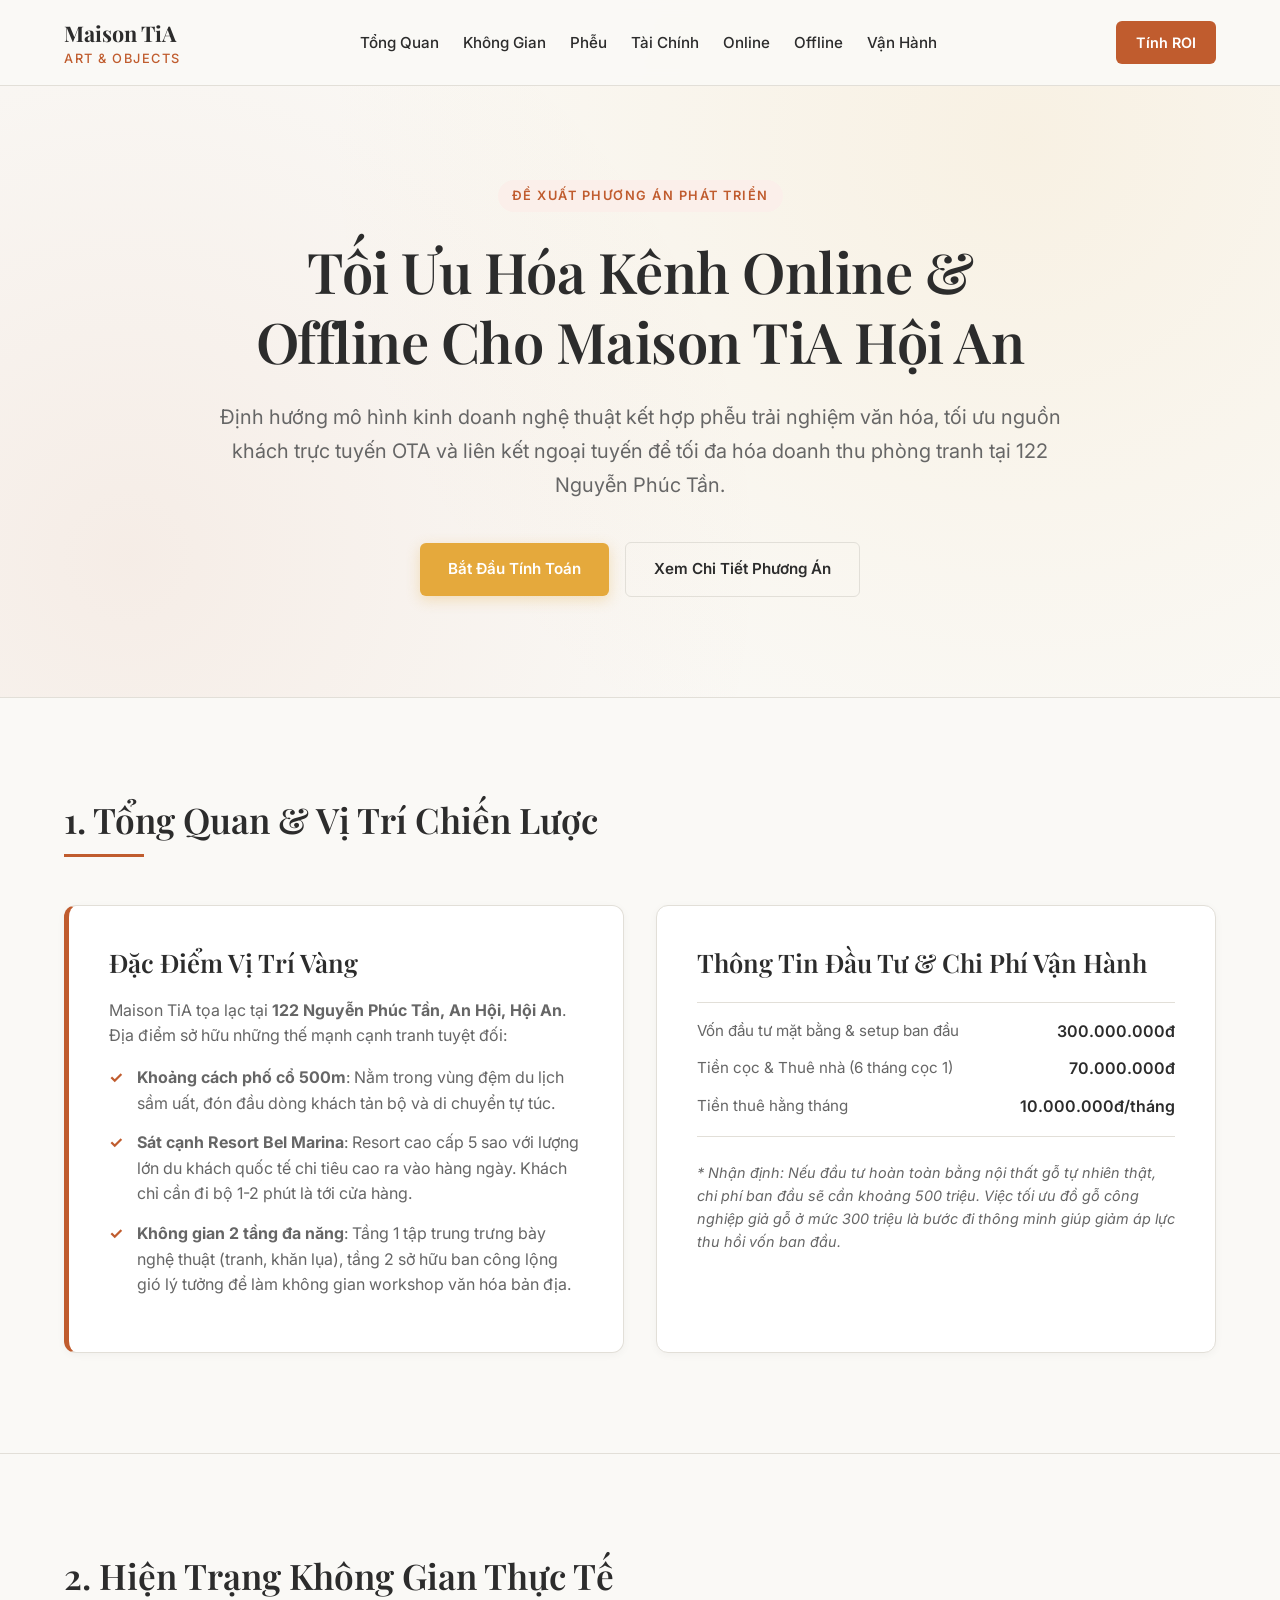
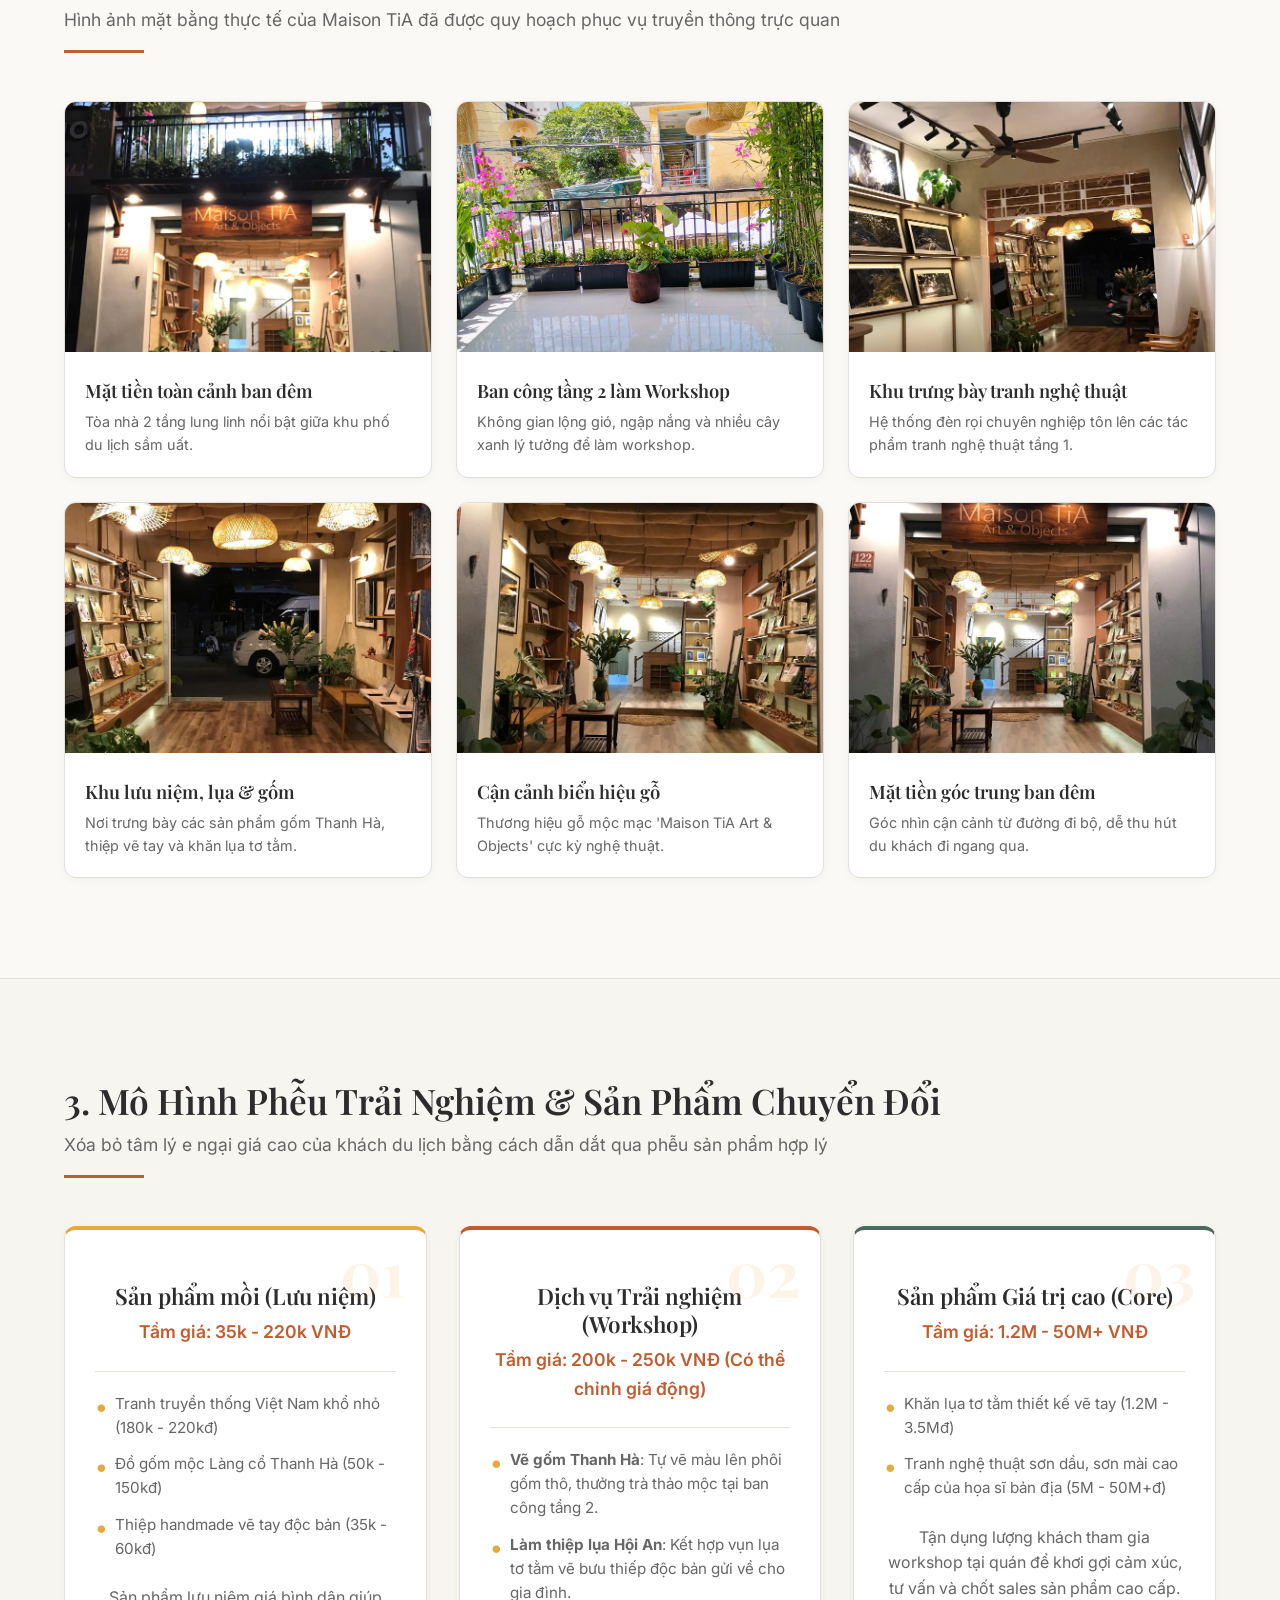
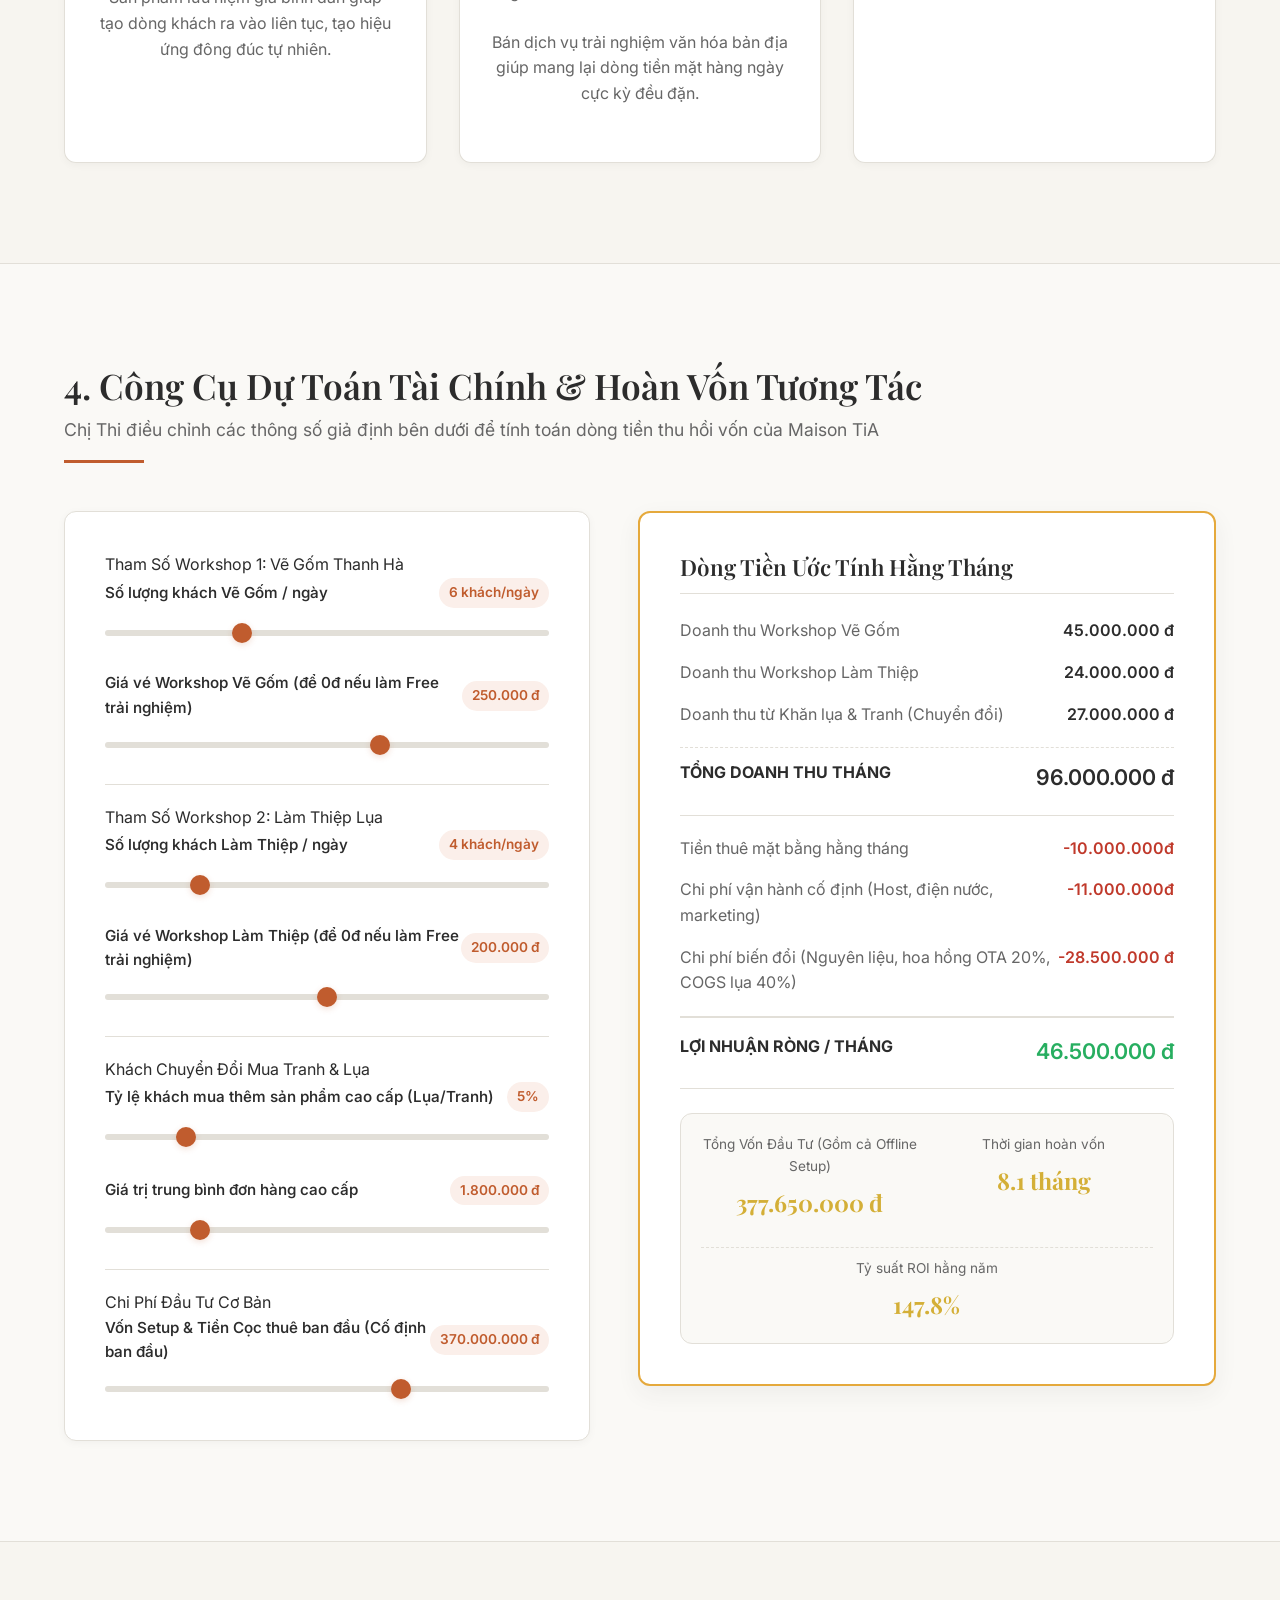
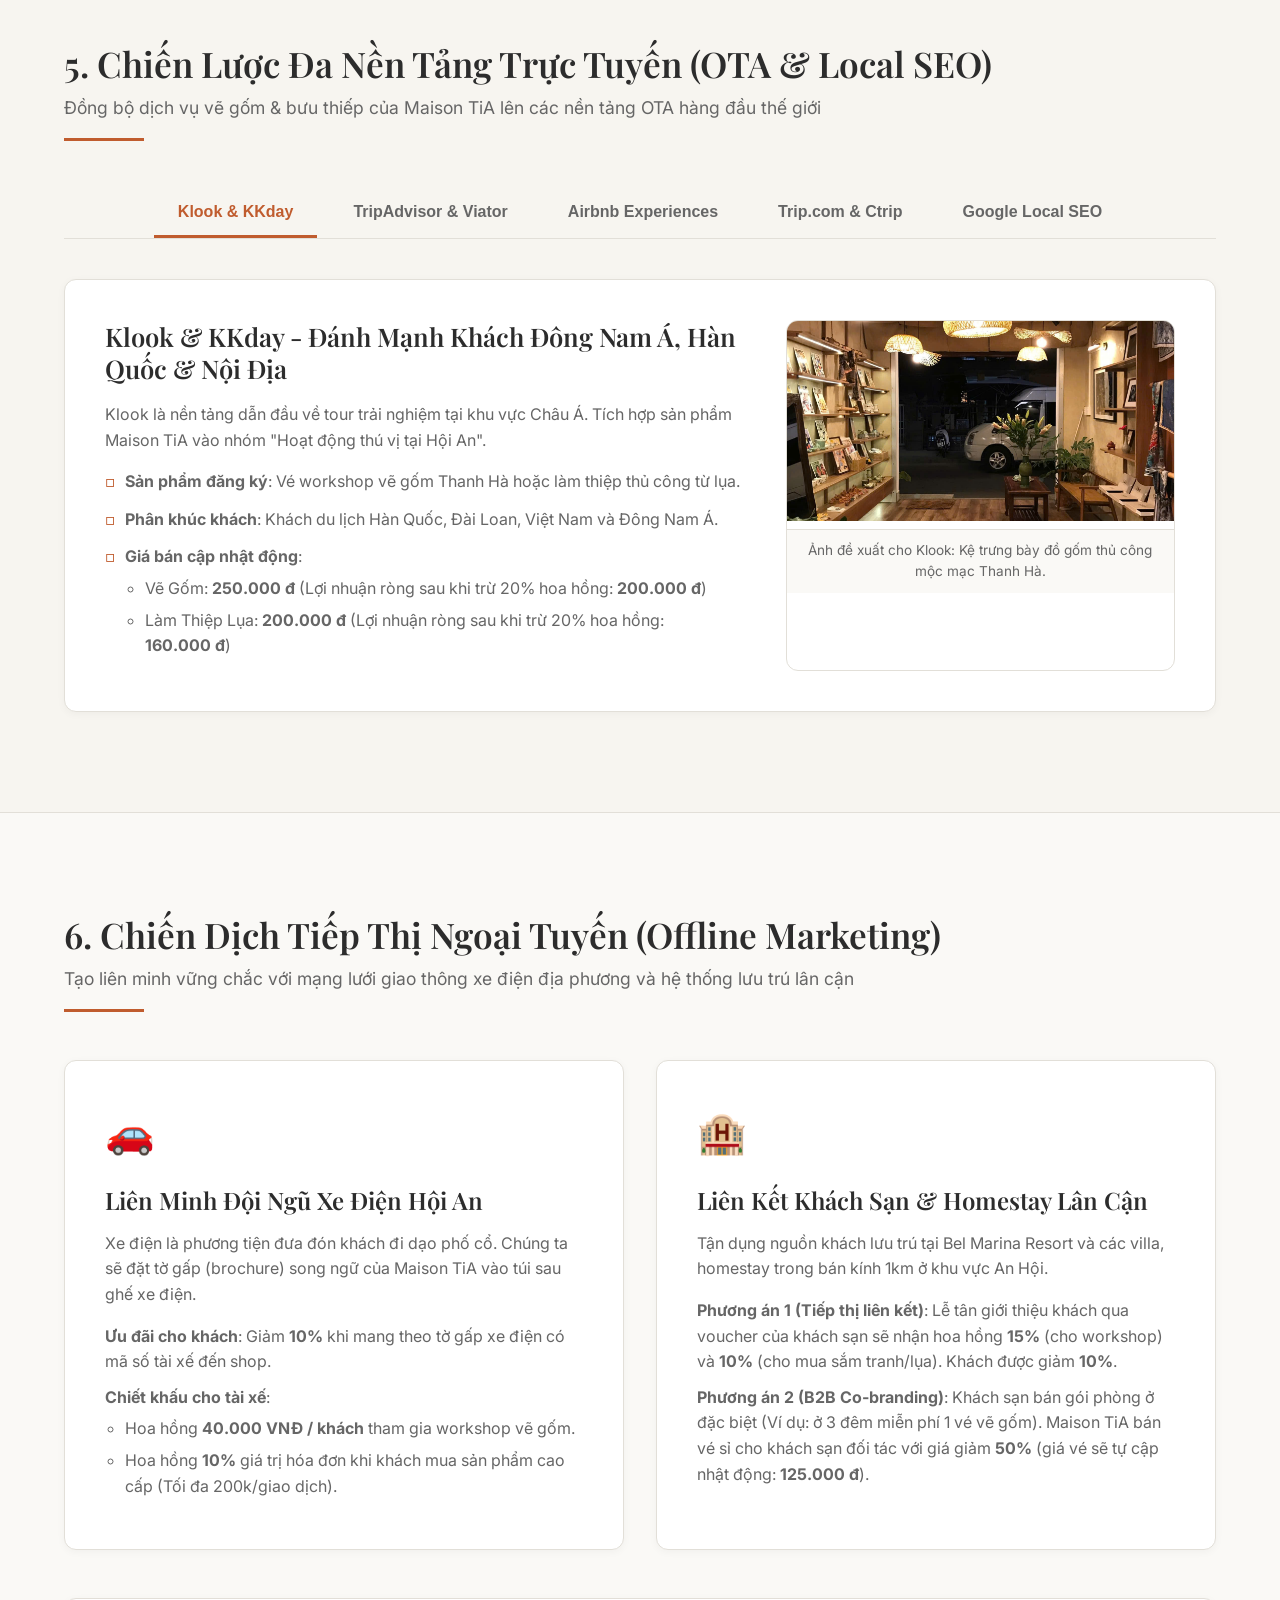
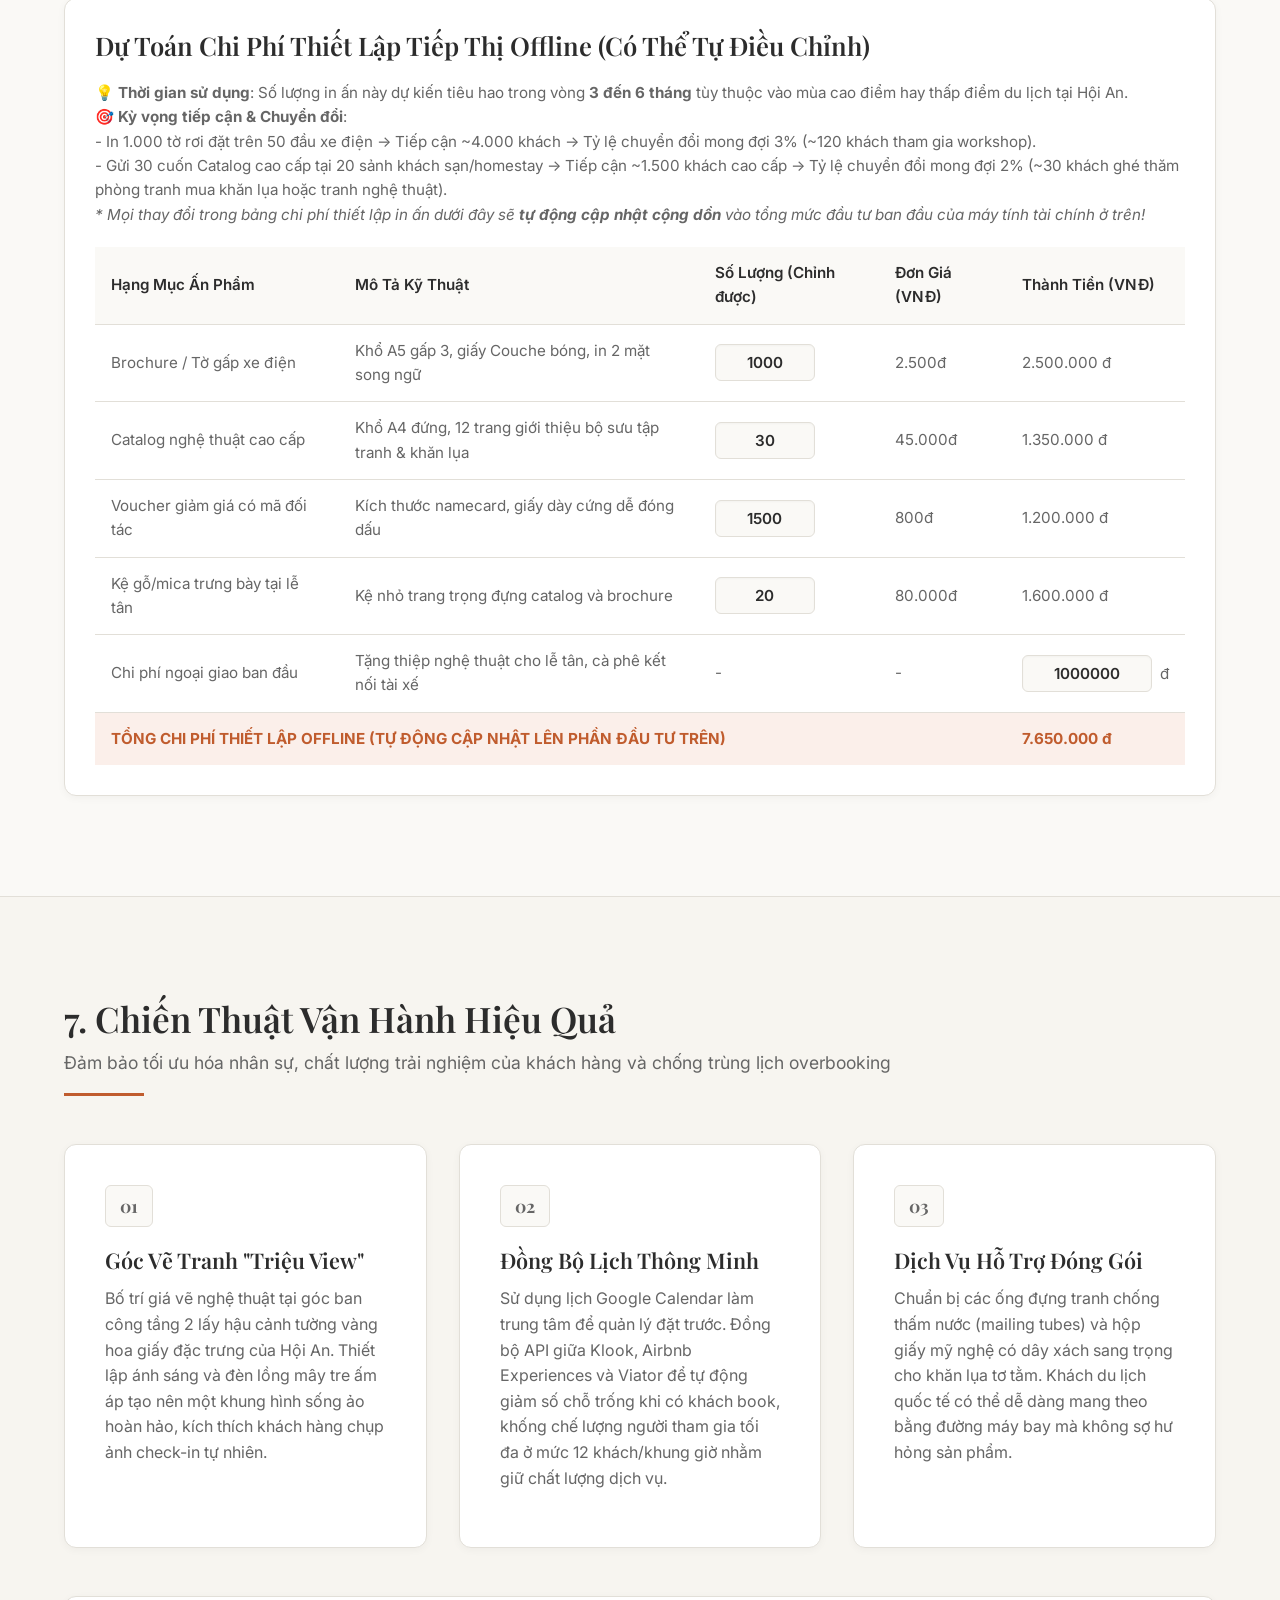
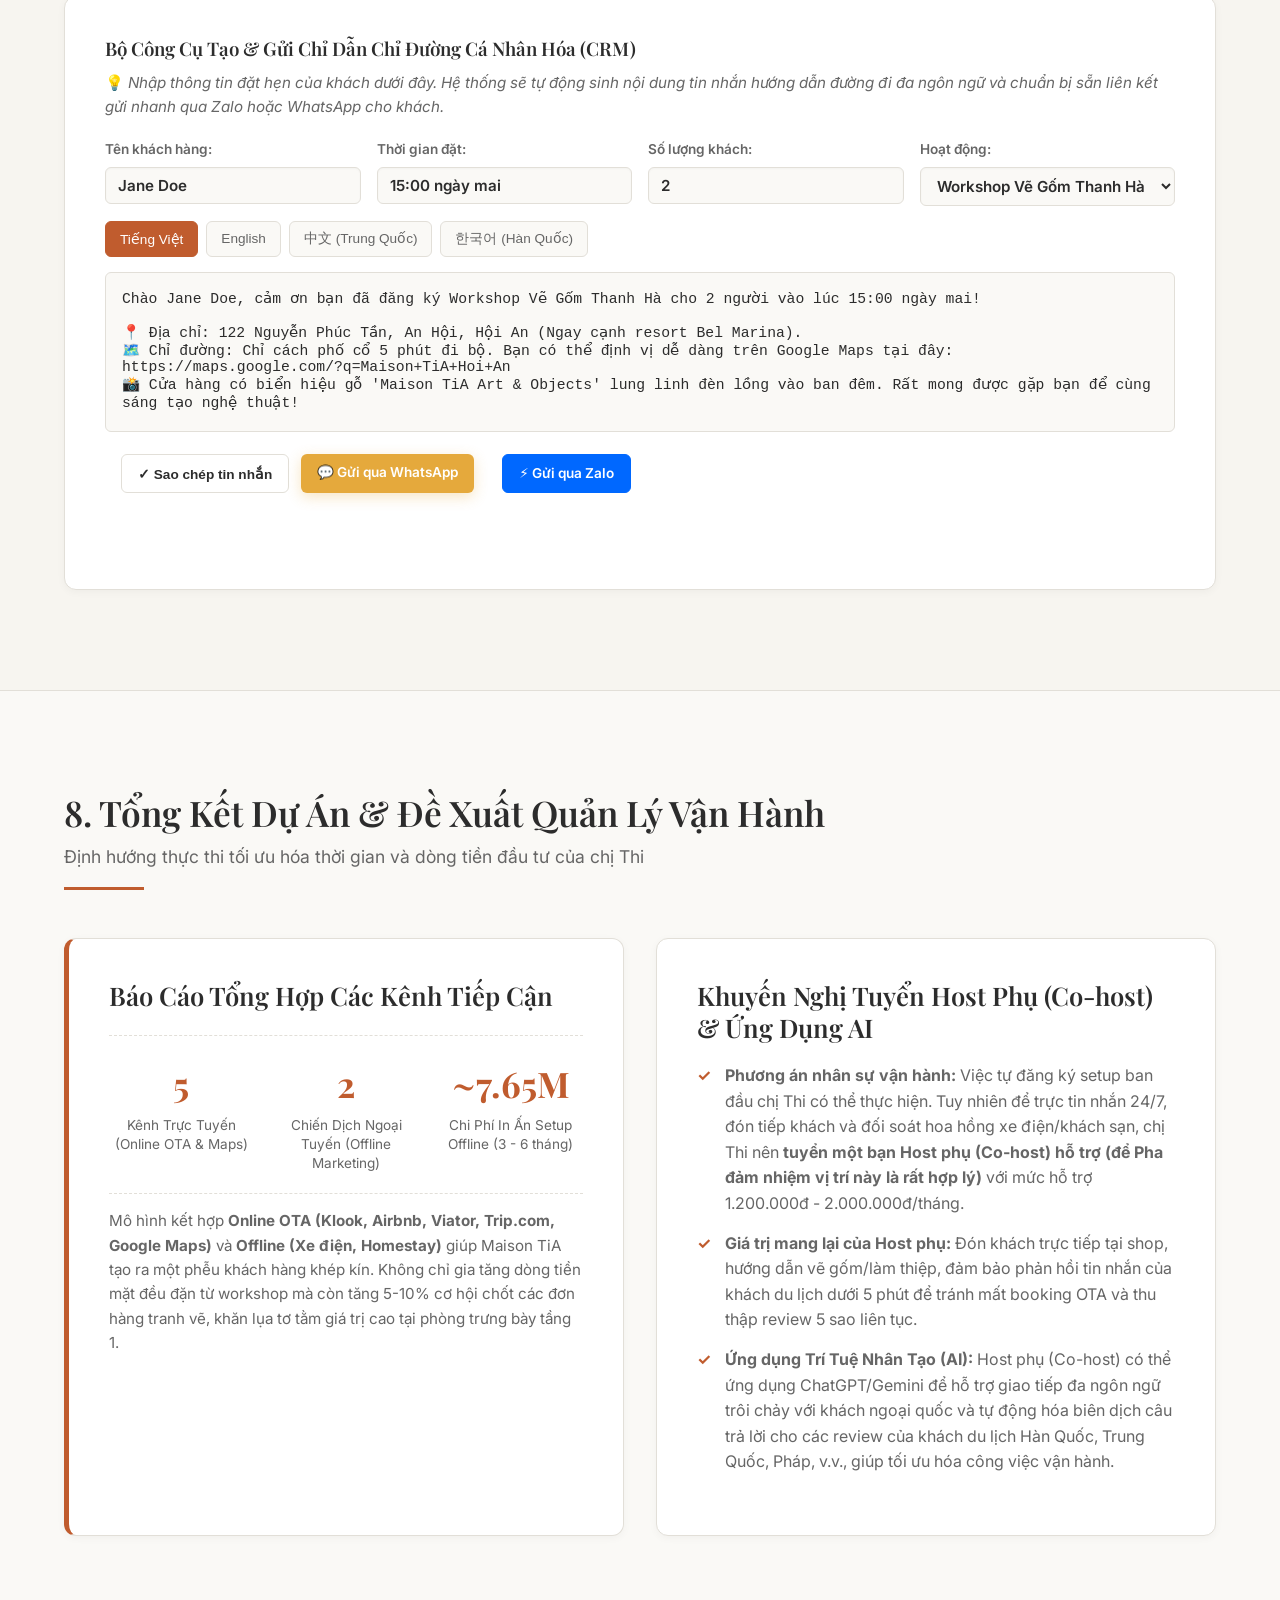
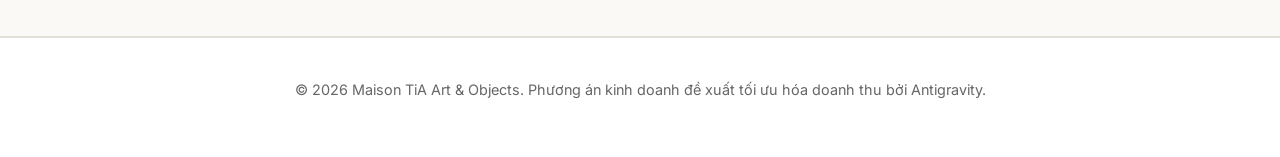
==== index.html @ 2a095891 "Update HR recommendation section to Co-host (Pha)" ====
<!DOCTYPE html>
<html lang="vi">
<head>
    <meta charset="UTF-8">
    <meta name="viewport" content="width=device-width, initial-scale=1.0">
    <title>Maison TiA - Đề Xuất Phương Án Kinh Doanh & Tối Ưu Vận Hành</title>
    <link rel="preconnect" href="https://fonts.googleapis.com">
    <link rel="preconnect" href="https://fonts.gstatic.com" crossorigin>
    <link href="https://fonts.googleapis.com/css2?family=Inter:wght@300;400;500;600;700&family=Playfair+Display:ital,wght@0,400;0,600;0,700;1,400&display=swap" rel="stylesheet">
    <link rel="stylesheet" href="style.css">
    <link rel="icon" type="image/png" href="assets/storefront/storefront_night_close.jpg">
</head>
<body>
    <!-- Navigation Bar -->
    <nav class="navbar">
        <div class="nav-container">
            <a href="#" class="logo">Maison TiA <span>Art & Objects</span></a>
            <ul class="nav-links">
                <li><a href="#overview">Tổng Quan</a></li>
                <li><a href="#gallery">Không Gian</a></li>
                <li><a href="#funnel">Phễu</a></li>
                <li><a href="#financial">Tài Chính</a></li>
                <li><a href="#online">Online</a></li>
                <li><a href="#offline">Offline</a></li>
                <li><a href="#operations">Vận Hành</a></li>
            </ul>
            <a href="#financial" class="btn-cta">Tính ROI</a>
        </div>
    </nav>

    <!-- Hero Section -->
    <header class="hero">
        <div class="hero-content">
            <span class="badge">ĐỀ XUẤT PHƯƠNG ÁN PHÁT TRIỂN</span>
            <h1>Tối Ưu Hóa Kênh Online & Offline Cho Maison TiA Hội An</h1>
            <p class="hero-desc">Định hướng mô hình kinh doanh nghệ thuật kết hợp phễu trải nghiệm văn hóa, tối ưu nguồn khách trực tuyến OTA và liên kết ngoại tuyến để tối đa hóa doanh thu phòng tranh tại 122 Nguyễn Phúc Tần.</p>
            <div class="hero-actions">
                <a href="#financial" class="btn btn-primary">Bắt Đầu Tính Toán</a>
                <a href="#overview" class="btn btn-secondary">Xem Chi Tiết Phương Án</a>
            </div>
        </div>
    </header>

    <!-- Overview Section -->
    <section id="overview" class="section overview-section">
        <div class="container">
            <div class="section-header">
                <h2>1. Tổng Quan & Vị Trí Chiến Lược</h2>
                <div class="divider"></div>
            </div>
            <div class="grid grid-2">
                <div class="card card-accent">
                    <h3>Đặc Điểm Vị Trí Vàng</h3>
                    <p>Maison TiA tọa lạc tại <strong>122 Nguyễn Phúc Tần, An Hội, Hội An</strong>. Địa điểm sở hữu những thế mạnh cạnh tranh tuyệt đối:</p>
                    <ul class="check-list">
                        <li><strong>Khoảng cách phố cổ 500m</strong>: Nằm trong vùng đệm du lịch sầm uất, đón đầu dòng khách tản bộ và di chuyển tự túc.</li>
                        <li><strong>Sát cạnh Resort Bel Marina</strong>: Resort cao cấp 5 sao với lượng lớn du khách quốc tế chi tiêu cao ra vào hàng ngày. Khách chỉ cần đi bộ 1-2 phút là tới cửa hàng.</li>
                        <li><strong>Không gian 2 tầng đa năng</strong>: Tầng 1 tập trung trưng bày nghệ thuật (tranh, khăn lụa), tầng 2 sở hữu ban công lộng gió lý tưởng để làm không gian workshop văn hóa bản địa.</li>
                    </ul>
                </div>
                <div class="card">
                    <h3>Thông Tin Đầu Tư & Chi Phí Vận Hành</h3>
                    <div class="financial-brief">
                        <div class="brief-item">
                            <span class="label">Vốn đầu tư mặt bằng & setup ban đầu</span>
                            <span class="value">300.000.000đ</span>
                        </div>
                        <div class="brief-item">
                            <span class="label">Tiền cọc & Thuê nhà (6 tháng cọc 1)</span>
                            <span class="value">70.000.000đ</span>
                        </div>
                        <div class="brief-item">
                            <span class="label">Tiền thuê hằng tháng</span>
                            <span class="value">10.000.000đ/tháng</span>
                        </div>
                    </div>
                    <p class="card-note"><em>* Nhận định: Nếu đầu tư hoàn toàn bằng nội thất gỗ tự nhiên thật, chi phí ban đầu sẽ cần khoảng 500 triệu. Việc tối ưu đồ gỗ công nghiệp giả gỗ ở mức 300 triệu là bước đi thông minh giúp giảm áp lực thu hồi vốn ban đầu.</em></p>
                </div>
            </div>
        </div>
    </section>

    <!-- Gallery Section -->
    <section id="gallery" class="section gallery-section">
        <div class="container">
            <div class="section-header">
                <h2>2. Hiện Trạng Không Gian Thực Tế</h2>
                <p class="section-subtitle">Hình ảnh mặt bằng thực tế của Maison TiA đã được quy hoạch phục vụ truyền thông trực quan</p>
                <div class="divider"></div>
            </div>
            
            <div class="gallery-grid">
                <div class="gallery-item">
                    <img src="assets/storefront/storefront_night_full.jpg" alt="Mặt tiền toàn cảnh ban đêm">
                    <div class="gallery-info">
                        <h4>Mặt tiền toàn cảnh ban đêm</h4>
                        <p>Tòa nhà 2 tầng lung linh nổi bật giữa khu phố du lịch sầm uất.</p>
                    </div>
                </div>
                <div class="gallery-item">
                    <img src="assets/storefront/balcony_terrace_day.jpg" alt="Ban công tầng 2 làm Workshop">
                    <div class="gallery-info">
                        <h4>Ban công tầng 2 làm Workshop</h4>
                        <p>Không gian lộng gió, ngập nắng và nhiều cây xanh lý tưởng để làm workshop.</p>
                    </div>
                </div>
                <div class="gallery-item">
                    <img src="assets/storefront/gallery_interior_paintings.jpg" alt="Khu trưng bày tranh nghệ thuật">
                    <div class="gallery-info">
                        <h4>Khu trưng bày tranh nghệ thuật</h4>
                        <p>Hệ thống đèn rọi chuyên nghiệp tôn lên các tác phẩm tranh nghệ thuật tầng 1.</p>
                    </div>
                </div>
                <div class="gallery-item">
                    <img src="assets/storefront/gallery_interior_crafts.jpg" alt="Khu đồ lưu niệm, lụa và gốm">
                    <div class="gallery-info">
                        <h4>Khu lưu niệm, lụa & gốm</h4>
                        <p>Nơi trưng bày các sản phẩm gốm Thanh Hà, thiệp vẽ tay và khăn lụa tơ tằm.</p>
                    </div>
                </div>
                <div class="gallery-item">
                    <img src="assets/storefront/storefront_night_close.jpg" alt="Cận cảnh biển hiệu gỗ">
                    <div class="gallery-info">
                        <h4>Cận cảnh biển hiệu gỗ</h4>
                        <p>Thương hiệu gỗ mộc mạc 'Maison TiA Art & Objects' cực kỳ nghệ thuật.</p>
                    </div>
                </div>
                <div class="gallery-item">
                    <img src="assets/storefront/storefront_night_medium.jpg" alt="Mặt tiền góc trung">
                    <div class="gallery-info">
                        <h4>Mặt tiền góc trung ban đêm</h4>
                        <p>Góc nhìn cận cảnh từ đường đi bộ, dễ thu hút du khách đi ngang qua.</p>
                    </div>
                </div>
            </div>
        </div>
    </section>

    <!-- Funnel Model Section -->
    <section id="funnel" class="section funnel-section bg-light">
        <div class="container">
            <div class="section-header">
                <h2>3. Mô Hình Phễu Trải Nghiệm & Sản Phẩm Chuyển Đổi</h2>
                <p class="section-subtitle">Xóa bỏ tâm lý e ngại giá cao của khách du lịch bằng cách dẫn dắt qua phễu sản phẩm hợp lý</p>
                <div class="divider"></div>
            </div>
            
            <div class="grid grid-3">
                <div class="funnel-card step-1">
                    <div class="step-num">01</div>
                    <h3>Sản phẩm mồi (Lưu niệm)</h3>
                    <p class="price-range">Tầm giá: 35k - 220k VNĐ</p>
                    <ul class="funnel-list">
                        <li>Tranh truyền thống Việt Nam khổ nhỏ (180k - 220kđ)</li>
                        <li>Đồ gốm mộc Làng cổ Thanh Hà (50k - 150kđ)</li>
                        <li>Thiệp handmade vẽ tay độc bản (35k - 60kđ)</li>
                    </ul>
                    <p class="card-desc">Sản phẩm lưu niệm giá bình dân giúp tạo dòng khách ra vào liên tục, tạo hiệu ứng đông đúc tự nhiên.</p>
                </div>
                <div class="funnel-card step-2">
                    <div class="step-num">02</div>
                    <h3>Dịch vụ Trải nghiệm (Workshop)</h3>
                    <p class="price-range">Tầm giá: 200k - 250k VNĐ (Có thể chỉnh giá động)</p>
                    <ul class="funnel-list">
                        <li><strong>Vẽ gốm Thanh Hà</strong>: Tự vẽ màu lên phôi gốm thô, thưởng trà thảo mộc tại ban công tầng 2.</li>
                        <li><strong>Làm thiệp lụa Hội An</strong>: Kết hợp vụn lụa tơ tằm vẽ bưu thiếp độc bản gửi về cho gia đình.</li>
                    </ul>
                    <p class="card-desc">Bán dịch vụ trải nghiệm văn hóa bản địa giúp mang lại dòng tiền mặt hàng ngày cực kỳ đều đặn.</p>
                </div>
                <div class="funnel-card step-3">
                    <div class="step-num">03</div>
                    <h3>Sản phẩm Giá trị cao (Core)</h3>
                    <p class="price-range">Tầm giá: 1.2M - 50M+ VNĐ</p>
                    <ul class="funnel-list">
                        <li>Khăn lụa tơ tằm thiết kế vẽ tay (1.2M - 3.5Mđ)</li>
                        <li>Tranh nghệ thuật sơn dầu, sơn mài cao cấp của họa sĩ bản địa (5M - 50M+đ)</li>
                    </ul>
                    <p class="card-desc">Tận dụng lượng khách tham gia workshop tại quán để khơi gợi cảm xúc, tư vấn và chốt sales sản phẩm cao cấp.</p>
                </div>
            </div>
        </div>
    </section>

    <!-- Financial Simulator Section -->
    <section id="financial" class="section financial-section">
        <div class="container">
            <div class="section-header">
                <h2>4. Công Cụ Dự Toán Tài Chính & Hoàn Vốn Tương Tác</h2>
                <p class="section-subtitle">Chị Thi điều chỉnh các thông số giả định bên dưới để tính toán dòng tiền thu hồi vốn của Maison TiA</p>
                <div class="divider"></div>
            </div>

            <div class="financial-calculator-grid">
                <!-- Input Sliders -->
                <div class="calculator-inputs">
                    <div class="input-title">Tham Số Workshop 1: Vẽ Gốm Thanh Hà</div>
                    
                    <div class="input-group">
                        <div class="input-header">
                            <label for="slider-guests-pottery">Số lượng khách Vẽ Gốm / ngày</label>
                            <span id="val-guests-pottery" class="badge-value">6 khách</span>
                        </div>
                        <input type="range" id="slider-guests-pottery" min="0" max="20" value="6" step="1">
                    </div>

                    <div class="input-group">
                        <div class="input-header">
                            <label for="slider-ticket-pottery">Giá vé Workshop Vẽ Gốm (để 0đ nếu làm Free trải nghiệm)</label>
                            <span id="val-ticket-pottery" class="badge-value">250.000đ</span>
                        </div>
                        <input type="range" id="slider-ticket-pottery" min="0" max="400000" value="250000" step="10000">
                    </div>

                    <hr class="input-separator">

                    <div class="input-title">Tham Số Workshop 2: Làm Thiệp Lụa</div>

                    <div class="input-group">
                        <div class="input-header">
                            <label for="slider-guests-silk">Số lượng khách Làm Thiệp / ngày</label>
                            <span id="val-guests-silk" class="badge-value">4 khách</span>
                        </div>
                        <input type="range" id="slider-guests-silk" min="0" max="20" value="4" step="1">
                    </div>

                    <div class="input-group">
                        <div class="input-header">
                            <label for="slider-ticket-silk">Giá vé Workshop Làm Thiệp (để 0đ nếu làm Free trải nghiệm)</label>
                            <span id="val-ticket-silk" class="badge-value">200.000đ</span>
                        </div>
                        <input type="range" id="slider-ticket-silk" min="0" max="400000" value="200000" step="10000">
                    </div>

                    <hr class="input-separator">

                    <div class="input-title">Khách Chuyển Đổi Mua Tranh & Lụa</div>

                    <div class="input-group">
                        <div class="input-header">
                            <label for="slider-conversion">Tỷ lệ khách mua thêm sản phẩm cao cấp (Lụa/Tranh)</label>
                            <span id="val-conversion" class="badge-value">5%</span>
                        </div>
                        <input type="range" id="slider-conversion" min="0" max="30" value="5" step="1">
                    </div>

                    <div class="input-group">
                        <div class="input-header">
                            <label for="slider-itemval">Giá trị trung bình đơn hàng cao cấp</label>
                            <span id="val-itemval" class="badge-value">1.800.000đ</span>
                        </div>
                        <input type="range" id="slider-itemval" min="1000000" max="5000000" value="1800000" step="100000">
                    </div>

                    <hr class="input-separator">

                    <div class="input-title">Chi Phí Đầu Tư Cơ Bản</div>

                    <div class="input-group">
                        <div class="input-header">
                            <label for="slider-investment">Vốn Setup & Tiền Cọc thuê ban đầu (Cố định ban đầu)</label>
                            <span id="val-investment" class="badge-value">370.000.000đ</span>
                        </div>
                        <input type="range" id="slider-investment" min="100000000" max="500000000" value="370000000" step="10000000">
                    </div>
                </div>

                <!-- Outputs Panel -->
                <div class="calculator-outputs">
                    <div class="output-card">
                        <h3>Dòng Tiền Ước Tính Hằng Tháng</h3>
                        
                        <div class="result-row">
                            <span>Doanh thu Workshop Vẽ Gốm</span>
                            <span id="result-rev-pottery" class="result-number">45.000.000đ</span>
                        </div>
                        <div class="result-row">
                            <span>Doanh thu Workshop Làm Thiệp</span>
                            <span id="result-rev-silk" class="result-number">24.000.000đ</span>
                        </div>
                        <div class="result-row">
                            <span>Doanh thu từ Khăn lụa & Tranh (Chuyển đổi)</span>
                            <span id="result-rev-upsell" class="result-number">27.000.000đ</span>
                        </div>
                        <div class="result-row highlight">
                            <span>TỔNG DOANH THU THÁNG</span>
                            <span id="result-rev-total" class="result-number font-large">96.000.000đ</span>
                        </div>

                        <hr>

                        <div class="result-row">
                            <span>Tiền thuê mặt bằng hằng tháng</span>
                            <span class="result-number text-red">-10.000.000đ</span>
                        </div>
                        <div class="result-row">
                            <span>Chi phí vận hành cố định (Host, điện nước, marketing)</span>
                            <span class="result-number text-red">-11.000.000đ</span>
                        </div>
                        <div class="result-row">
                            <span>Chi phí biến đổi (Nguyên liệu, hoa hồng OTA 20%, COGS lụa 40%)</span>
                            <span id="result-cost-variable" class="result-number text-red">-27.300.000đ</span>
                        </div>
                        <div class="result-row highlight profit">
                            <span>LỢI NHUẬN RÒNG / THÁNG</span>
                            <span id="result-profit" class="result-number font-large text-green">47.700.000đ</span>
                        </div>

                        <hr>

                        <div class="roi-card">
                            <div class="roi-item">
                                <span class="roi-label">Tổng Vốn Đầu Tư (Gồm cả Offline Setup)</span>
                                <span id="result-total-investment-calc" class="roi-value text-gold">377.650.000đ</span>
                            </div>
                            <div class="roi-item">
                                <span class="roi-label">Thời gian hoàn vốn</span>
                                <span id="result-payback" class="roi-value text-gold">7.9 tháng</span>
                            </div>
                            <div class="roi-item" style="grid-column: span 2; margin-top: 10px; border-top: 1px dashed var(--border-color); padding-top: 10px;">
                                <span class="roi-label">Tỷ suất ROI hằng năm</span>
                                <span id="result-roi" class="roi-value text-gold">151.6%</span>
                            </div>
                        </div>
                    </div>
                </div>
            </div>
        </div>
    </section>

    <!-- Online Listing Section -->
    <section id="online" class="section online-section bg-light">
        <div class="container">
            <div class="section-header">
                <h2>5. Chiến Lược Đa Nền Tảng Trực Tuyến (OTA & Local SEO)</h2>
                <p class="section-subtitle">Đồng bộ dịch vụ vẽ gốm & bưu thiếp của Maison TiA lên các nền tảng OTA hàng đầu thế giới</p>
                <div class="divider"></div>
            </div>

            <!-- Tabs Navigation -->
            <div class="tabs">
                <button class="tab-btn active" onclick="openTab(event, 'klook')">Klook & KKday</button>
                <button class="tab-btn" onclick="openTab(event, 'tripadvisor')">TripAdvisor & Viator</button>
                <button class="tab-btn" onclick="openTab(event, 'airbnb')">Airbnb Experiences</button>
                <button class="tab-btn" onclick="openTab(event, 'tripcom')">Trip.com & Ctrip</button>
                <button class="tab-btn" onclick="openTab(event, 'gmaps')">Google Local SEO</button>
            </div>

            <!-- Tab Contents -->
            <div id="klook" class="tab-content active">
                <div class="grid grid-2-1">
                    <div>
                        <h3>Klook & KKday - Đánh Mạnh Khách Đông Nam Á, Hàn Quốc & Nội Địa</h3>
                        <p>Klook là nền tảng dẫn đầu về tour trải nghiệm tại khu vực Châu Á. Tích hợp sản phẩm Maison TiA vào nhóm "Hoạt động thú vị tại Hội An".</p>
                        <ul class="list-bullet">
                            <li><strong>Sản phẩm đăng ký</strong>: Vé workshop vẽ gốm Thanh Hà hoặc làm thiệp thủ công từ lụa.</li>
                            <li><strong>Phân khúc khách</strong>: Khách du lịch Hàn Quốc, Đài Loan, Việt Nam và Đông Nam Á.</li>
                            <li><strong>Giá bán cập nhật động</strong>: 
                              <ul>
                                <li>Vẽ Gốm: <strong class="dynamic-price-pottery">250.000đ</strong> (Lợi nhuận ròng sau khi trừ 20% hoa hồng: <strong class="net-price-pottery">200.000đ</strong>)</li>
                                <li>Làm Thiệp Lụa: <strong class="dynamic-price-silk">200.000đ</strong> (Lợi nhuận ròng sau khi trừ 20% hoa hồng: <strong class="net-price-silk">160.000đ</strong>)</li>
                              </ul>
                            </li>
                        </ul>
                    </div>
                    <div class="tab-img-card">
                        <img src="assets/storefront/gallery_interior_crafts.jpg" alt="Gian trưng bày gốm mộc">
                        <p class="caption">Ảnh đề xuất cho Klook: Kệ trưng bày đồ gốm thủ công mộc mạc Thanh Hà.</p>
                    </div>
                </div>
            </div>

            <div id="tripadvisor" class="tab-content">
                <div class="grid grid-2-1">
                    <div>
                        <h3>TripAdvisor & Viator - Tiếp Cận Khách Âu Mỹ, Úc</h3>
                        <p>Khách du lịch phương Tây luôn kiểm tra TripAdvisor trước khi đặt chân tới bất kỳ studio nghệ thuật nào tại Đông Nam Á.</p>
                        <ul class="list-bullet">
                            <li><strong>TripAdvisor Listing (Free)</strong>: Đăng ký phòng trưng bày (Art Gallery) và tích cực thu thập review 5 sao từ khách ghé thăm bằng cách tặng quà lưu niệm (thiệp nhỏ).</li>
                            <li><strong>Viator Listing (Paid)</strong>: Kênh bán vé trực tiếp cho khách Âu, Mỹ, Úc. Cài đặt tiêu đề chuẩn SEO: <em>"Authentic Thanh Ha Ceramic Painting & Art Gallery Workshop in Hoi An"</em>.</li>
                            <li><strong>Giá bán tương ứng (Viator)</strong>: <strong id="viator-usd-price">~10.0 USD</strong> (Tương đương <strong class="dynamic-price-pottery">250.000đ</strong>), hoa hồng Viator 20%.</li>
                        </ul>
                    </div>
                    <div class="tab-img-card">
                        <img src="assets/storefront/storefront_night_medium.jpg" alt="Mặt tiền góc trung ban đêm">
                        <p class="caption">Ảnh đề xuất cho TripAdvisor: Mặt tiền góc trung ban đêm làm nổi bật không gian Maison TiA.</p>
                    </div>
                </div>
            </div>

            <div id="airbnb" class="tab-content">
                <div class="grid grid-2-1">
                    <div>
                        <h3>Airbnb Experiences - Trải Nghiệm Kết Nối Chiều Sâu</h3>
                        <p>Khách du lịch Airbnb ưa thích sự cá nhân hóa, mong muốn giao lưu sâu với chủ nhà (host) địa phương.</p>
                        <ul class="list-bullet">
                            <li><strong>Tiêu đề đề xuất</strong>: <em>"Craft & Clay: Create Your Own Hoi An Souvenir on a Ceramic Terrace"</em>.</li>
                            <li><strong>Lộ trình thiết kế</strong>: 15 phút đầu giới thiệu về văn hóa gốm cổ truyền -> 15 phút tìm cảm hứng tại khu trưng bày lụa và tranh -> 75 phút trực tiếp vẽ gốm trên ban công -> 15 phút phủ bóng, đóng gói lưu niệm.</li>
                            <li><strong>Giá bán tương ứng</strong>: <strong class="dynamic-price-pottery">250.000đ</strong> (Airbnb thu 20% phí dịch vụ trải nghiệm).</li>
                        </ul>
                    </div>
                    <div class="tab-img-card">
                        <img src="assets/storefront/balcony_terrace_day.jpg" alt="Ban công tổ chức workshop">
                        <p class="caption">Ảnh đề xuất cho Airbnb: Không gian ban công tầng 2 thoáng đãng làm workshop.</p>
                    </div>
                </div>
            </div>

            <div id="tripcom" class="tab-content">
                <div class="grid grid-2-1">
                    <div>
                        <h3>Trip.com & Ctrip - Thu Hút Khách Đông Á & Trung Quốc</h3>
                        <p>Khách du lịch Trung Quốc trẻ tuổi (Gen Z) là phân khúc có sức mua sắm khăn lụa tơ tằm và đồ gốm trang trí rất lớn.</p>
                        <ul class="list-bullet">
                            <li><strong>Tiêu đề đề xuất</strong>: 会安传统手工陶艺绘画与艺术馆体验 (Trải nghiệm vẽ gốm truyền thống và tham quan phòng tranh tại Hội An).</li>
                            <li><strong>Giá bán quy đổi</strong>: <strong id="ctrip-rmb-price">~71 RMB</strong> (Tương đương <strong class="dynamic-price-pottery">250.000đ</strong>), hoa hồng 20%.</li>
                            <li><strong>Thiết lập nội dung</strong>: Nhấn mạnh vào yếu tố nghệ thuật, góc chụp ảnh lưu niệm sang chảnh (phù hợp thị hiếu chia sẻ mạng xã hội như XiaoHongShu - Tiểu Hồng Thư).</li>
                        </ul>
                    </div>
                    <div class="tab-img-card">
                        <img src="assets/storefront/gallery_interior_paintings.jpg" alt="Khu trưng bày tranh nghệ thuật">
                        <p class="caption">Ảnh đề xuất cho Trip.com: Phòng trưng bày tranh nghệ thuật sang trọng.</p>
                    </div>
                </div>
            </div>

            <div id="gmaps" class="tab-content">
                <div class="grid grid-2-1">
                    <div>
                        <h3>Google Business Profile - Tối Ưu Local SEO Lấy Khách Vãng Lai</h3>
                        <p>Google Maps là vũ khí hàng đầu để lấy lượng khách đang đi dạo hoặc lưu trú ngay sát cạnh resort Bel Marina.</p>
                        <ul class="list-bullet">
                            <li><strong>Tên chuẩn SEO</strong>: <em>Maison TiA - Art & Objects Hoi An (Gallery & Souvenirs)</em>.</li>
                            <li><strong>Tối ưu từ khóa</strong>: Ghi đầy đủ các danh mục bao gồm: Art gallery, Gift shop, Tourist attraction, Art studio.</li>
                            <li><strong>Động lực thúc đẩy review</strong>: Đặt mã QR dẫn thẳng tới mục đánh giá tại quầy lễ tân. Tặng ngay 01 tấm thiệp vẽ tay hoặc giảm giá 5% hóa đơn đồ lưu niệm cho mỗi review 5 sao kèm hình ảnh thực tế.</li>
                        </ul>
                    </div>
                    <div class="tab-img-card">
                        <img src="assets/storefront/storefront_night_full.jpg" alt="Mặt tiền tòa nhà ban đêm">
                        <p class="caption">Ảnh đề xuất cho Google Maps: Toàn cảnh mặt tiền 2 tầng giúp khách dễ nhận diện ngoài đời.</p>
                    </div>
                </div>
            </div>

        </div>
    </section>

    <!-- Offline Marketing Section -->
    <section id="offline" class="section offline-section">
        <div class="container">
            <div class="section-header">
                <h2>6. Chiến Dịch Tiếp Thị Ngoại Tuyến (Offline Marketing)</h2>
                <p class="section-subtitle">Tạo liên minh vững chắc với mạng lưới giao thông xe điện địa phương và hệ thống lưu trú lân cận</p>
                <div class="divider"></div>
            </div>

            <div class="grid grid-2">
                <!-- Xe Dien Buggy -->
                <div class="offline-card">
                    <div class="offline-icon">🚗</div>
                    <h3>Liên Minh Đội Ngũ Xe Điện Hội An</h3>
                    <p>Xe điện là phương tiện đưa đón khách đi dạo phố cổ. Chúng ta sẽ đặt tờ gấp (brochure) song ngữ của Maison TiA vào túi sau ghế xe điện.</p>
                    <ul class="offline-list">
                        <li><strong>Ưu đãi cho khách</strong>: Giảm <strong>10%</strong> khi mang theo tờ gấp xe điện có mã số tài xế đến shop.</li>
                        <li><strong>Chiết khấu cho tài xế</strong>:
                            <ul>
                                <li>Hoa hồng <strong>40.000 VNĐ / khách</strong> tham gia workshop vẽ gốm.</li>
                                <li>Hoa hồng <strong>10%</strong> giá trị hóa đơn khi khách mua sản phẩm cao cấp (Tối đa 200k/giao dịch).</li>
                            </ul>
                        </li>
                    </ul>
                </div>

                <!-- Hotels & Homestays -->
                <div class="offline-card">
                    <div class="offline-icon">🏨</div>
                    <h3>Liên Kết Khách Sạn & Homestay Lân Cận</h3>
                    <p>Tận dụng nguồn khách lưu trú tại Bel Marina Resort và các villa, homestay trong bán kính 1km ở khu vực An Hội.</p>
                    <ul class="offline-list">
                        <li><strong>Phương án 1 (Tiếp thị liên kết)</strong>: Lễ tân giới thiệu khách qua voucher của khách sạn sẽ nhận hoa hồng <strong>15%</strong> (cho workshop) và <strong>10%</strong> (cho mua sắm tranh/lụa). Khách được giảm <strong>10%</strong>.</li>
                        <li><strong>Phương án 2 (B2B Co-branding)</strong>: Khách sạn bán gói phòng ở đặc biệt (Ví dụ: ở 3 đêm miễn phí 1 vé vẽ gốm). Maison TiA bán vé sỉ cho khách sạn đối tác với giá giảm <strong>50%</strong> (giá vé sẽ tự cập nhật động: <strong id="co-branding-price">125.000đ</strong>).</li>
                    </ul>
                </div>
            </div>

            <!-- Offline Marketing Budget -->
            <div class="card card-table">
                <h3>Dự Toán Chi Phí Thiết Lập Tiếp Thị Offline (Có Thể Tự Điều Chỉnh)</h3>
                <p style="margin-bottom: 20px; font-size: 0.95rem; line-height: 1.6;">
                    💡 <strong>Thời gian sử dụng</strong>: Số lượng in ấn này dự kiến tiêu hao trong vòng <strong>3 đến 6 tháng</strong> tùy thuộc vào mùa cao điểm hay thấp điểm du lịch tại Hội An.<br>
                    🎯 <strong>Kỳ vọng tiếp cận & Chuyển đổi</strong>:<br>
                    - In 1.000 tờ rơi đặt trên 50 đầu xe điện &rarr; Tiếp cận ~4.000 khách &rarr; Tỷ lệ chuyển đổi mong đợi 3% (~120 khách tham gia workshop).<br>
                    - Gửi 30 cuốn Catalog cao cấp tại 20 sảnh khách sạn/homestay &rarr; Tiếp cận ~1.500 khách cao cấp &rarr; Tỷ lệ chuyển đổi mong đợi 2% (~30 khách ghé thăm phòng tranh mua khăn lụa hoặc tranh nghệ thuật).<br>
                    <em>* Mọi thay đổi trong bảng chi phí thiết lập in ấn dưới đây sẽ <strong>tự động cập nhật cộng dồn</strong> vào tổng mức đầu tư ban đầu của máy tính tài chính ở trên!</em>
                </p>
                
                <div class="table-responsive">
                    <table class="budget-table">
                        <thead>
                            <tr>
                                <th>Hạng Mục Ấn Phẩm</th>
                                <th>Mô Tả Kỹ Thuật</th>
                                <th>Số Lượng (Chỉnh được)</th>
                                <th>Đơn Giá (VNĐ)</th>
                                <th>Thành Tiền (VNĐ)</th>
                            </tr>
                        </thead>
                        <tbody>
                            <tr>
                                <td>Brochure / Tờ gấp xe điện</td>
                                <td>Khổ A5 gấp 3, giấy Couche bóng, in 2 mặt song ngữ</td>
                                <td><input type="number" id="qty-brochures" class="table-input" value="1000" min="0"></td>
                                <td>2.500đ</td>
                                <td id="total-brochures" class="cell-sum">2.500.000đ</td>
                            </tr>
                            <tr>
                                <td>Catalog nghệ thuật cao cấp</td>
                                <td>Khổ A4 đứng, 12 trang giới thiệu bộ sưu tập tranh & khăn lụa</td>
                                <td><input type="number" id="qty-catalogs" class="table-input" value="30" min="0"></td>
                                <td>45.000đ</td>
                                <td id="total-catalogs" class="cell-sum">1.350.000đ</td>
                            </tr>
                            <tr>
                                <td>Voucher giảm giá có mã đối tác</td>
                                <td>Kích thước namecard, giấy dày cứng dễ đóng dấu</td>
                                <td><input type="number" id="qty-vouchers" class="table-input" value="1500" min="0"></td>
                                <td>800đ</td>
                                <td id="total-vouchers" class="cell-sum">1.200.000đ</td>
                            </tr>
                            <tr>
                                <td>Kệ gỗ/mica trưng bày tại lễ tân</td>
                                <td>Kệ nhỏ trang trọng đựng catalog và brochure</td>
                                <td><input type="number" id="qty-stands" class="table-input" value="20" min="0"></td>
                                <td>80.000đ</td>
                                <td id="total-stands" class="cell-sum">1.600.000đ</td>
                            </tr>
                            <tr>
                                <td style="white-space: nowrap;">Chi phí ngoại giao ban đầu</td>
                                <td>Tặng thiệp nghệ thuật cho lễ tân, cà phê kết nối tài xế</td>
                                <td>-</td>
                                <td>-</td>
                                <td style="white-space: nowrap;"><input type="number" id="cost-networking" class="table-input" value="1000000" step="100000" min="0">&nbsp;đ</td>
                            </tr>
                            <tr class="total-row">
                                <td colspan="4">TỔNG CHI PHÍ THIẾT LẬP OFFLINE (TỰ ĐỘNG CẬP NHẬT LÊN PHẦN ĐẦU TƯ TRÊN)</td>
                                <td id="total-offline-cost">7.650.000đ</td>
                            </tr>
                        </tbody>
                    </table>
                </div>
            </div>
        </div>
    </section>

    <!-- Operations & Growth Section -->
    <section id="operations" class="section operations-section bg-light">
        <div class="container">
            <div class="section-header">
                <h2>7. Chiến Thuật Vận Hành Hiệu Quả</h2>
                <p class="section-subtitle">Đảm bảo tối ưu hóa nhân sự, chất lượng trải nghiệm của khách hàng và chống trùng lịch overbooking</p>
                <div class="divider"></div>
            </div>

            <div class="grid grid-3">
                <div class="op-card">
                    <div class="op-badge">01</div>
                    <h3>Góc Vẽ Tranh "Triệu View"</h3>
                    <p>Bố trí giá vẽ nghệ thuật tại góc ban công tầng 2 lấy hậu cảnh tường vàng hoa giấy đặc trưng của Hội An. Thiết lập ánh sáng và đèn lồng mây tre ấm áp tạo nên một khung hình sống ảo hoàn hảo, kích thích khách hàng chụp ảnh check-in tự nhiên.</p>
                </div>
                <div class="op-card">
                    <div class="op-badge">02</div>
                    <h3>Đồng Bộ Lịch Thông Minh</h3>
                    <p>Sử dụng lịch Google Calendar làm trung tâm để quản lý đặt trước. Đồng bộ API giữa Klook, Airbnb Experiences và Viator để tự động giảm số chỗ trống khi có khách book, khống chế lượng người tham gia tối đa ở mức 12 khách/khung giờ nhằm giữ chất lượng dịch vụ.</p>
                </div>
                <div class="op-card">
                    <div class="op-badge">03</div>
                    <h3>Dịch Vụ Hỗ Trợ Đóng Gói</h3>
                    <p>Chuẩn bị các ống đựng tranh chống thấm nước (mailing tubes) và hộp giấy mỹ nghệ có dây xách sang trọng cho khăn lụa tơ tằm. Khách du lịch quốc tế có thể dễ dàng mang theo bằng đường máy bay mà không sợ hư hỏng sản phẩm.</p>
                </div>
            </div>

            <!-- CRM Messaging Tool -->
            <div class="crm-tool-card">
                <h3>Bộ Công Cụ Tạo & Gửi Chỉ Dẫn Chỉ Đường Cá Nhân Hóa (CRM)</h3>
                <p style="margin-bottom: 20px; font-size: 0.95rem;">
                    💡 <em>Nhập thông tin đặt hẹn của khách dưới đây. Hệ thống sẽ tự động sinh nội dung tin nhắn hướng dẫn đường đi đa ngôn ngữ và chuẩn bị sẵn liên kết gửi nhanh qua Zalo hoặc WhatsApp cho khách.</em>
                </p>
                
                <div class="crm-inputs-grid">
                    <div class="crm-input-group">
                        <label for="crm-guest-name">Tên khách hàng:</label>
                        <input type="text" id="crm-guest-name" class="table-input" value="Jane Doe" placeholder="Nhập tên khách...">
                    </div>
                    <div class="crm-input-group">
                        <label for="crm-guest-time">Thời gian đặt:</label>
                        <input type="text" id="crm-guest-time" class="table-input" value="15:00 ngày mai" placeholder="Ví dụ: 15:00 ngày mai...">
                    </div>
                    <div class="crm-input-group">
                        <label for="crm-guest-qty">Số lượng khách:</label>
                        <input type="number" id="crm-guest-qty" class="table-input" value="2" min="1">
                    </div>
                    <div class="crm-input-group">
                        <label for="crm-guest-activity">Hoạt động:</label>
                        <select id="crm-guest-activity" class="table-input">
                            <option value="pottery">Workshop Vẽ Gốm Thanh Hà</option>
                            <option value="silk">Workshop Làm Thiệp Lụa Hội An</option>
                        </select>
                    </div>
                </div>

                <div class="crm-lang-tabs" style="margin-top: 15px;">
                    <button id="crm-btn-vi" class="crm-lang-btn active" onclick="changeCRMLang('vi')">Tiếng Việt</button>
                    <button id="crm-btn-en" class="crm-lang-btn" onclick="changeCRMLang('en')">English</button>
                    <button id="crm-btn-zh" class="crm-lang-btn" onclick="changeCRMLang('zh')">中文 (Trung Quốc)</button>
                    <button id="crm-btn-ko" class="crm-lang-btn" onclick="changeCRMLang('ko')">한국어 (Hàn Quốc)</button>
                </div>
                
                <textarea id="crm-text" class="crm-textarea" readonly style="margin-top: 15px; font-family: monospace; height: 160px;"></textarea>
                
                <div class="crm-buttons" style="margin-top: 15px; display: flex; gap: 12px; flex-wrap: wrap;">
                    <button class="btn btn-secondary btn-sm" onclick="copyCRMText()">✓ Sao chép tin nhắn</button>
                    <a id="btn-send-whatsapp" href="#" target="_blank" class="btn btn-primary btn-sm" style="text-decoration: none; text-align: center; line-height: 1.5; color: white;">💬 Gửi qua WhatsApp</a>
                    <a id="btn-send-zalo" href="#" target="_blank" class="btn btn-secondary btn-sm" style="text-decoration: none; text-align: center; line-height: 1.5; background-color: #0068FF; border-color: #0068FF; color: white;">⚡ Gửi qua Zalo</a>
                </div>
                <p id="crm-status" class="crm-status" style="margin-top: 10px; font-weight: 500;"></p>
            </div>
        </div>
    </section>

    <!-- Summary & Proposal Section -->
    <section class="section summary-proposal-section">
        <div class="container">
            <div class="section-header">
                <h2>8. Tổng Kết Dự Án & Đề Xuất Quản Lý Vận Hành</h2>
                <p class="section-subtitle">Định hướng thực thi tối ưu hóa thời gian và dòng tiền đầu tư của chị Thi</p>
                <div class="divider"></div>
            </div>

            <div class="grid grid-2">
                <div class="card card-accent">
                    <h3>Báo Cáo Tổng Hợp Các Kênh Tiếp Cận</h3>
                    <div class="summary-stats">
                        <div class="stat-item">
                            <span class="stat-num">5</span>
                            <span class="stat-text">Kênh Trực Tuyến (Online OTA & Maps)</span>
                        </div>
                        <div class="stat-item">
                            <span class="stat-num">2</span>
                            <span class="stat-text">Chiến Dịch Ngoại Tuyến (Offline Marketing)</span>
                        </div>
                        <div class="stat-item">
                            <span class="stat-num">~7.65M</span>
                            <span class="stat-text">Chi Phí In Ấn Setup Offline (3 - 6 tháng)</span>
                        </div>
                    </div>
                    <p style="margin-top: 15px; font-size: 0.95rem; line-height: 1.6;">
                        Mô hình kết hợp <strong>Online OTA (Klook, Airbnb, Viator, Trip.com, Google Maps)</strong> và <strong>Offline (Xe điện, Homestay)</strong> giúp Maison TiA tạo ra một phễu khách hàng khép kín. Không chỉ gia tăng dòng tiền mặt đều đặn từ workshop mà còn tăng 5-10% cơ hội chốt các đơn hàng tranh vẽ, khăn lụa tơ tằm giá trị cao tại phòng trưng bày tầng 1.
                    </p>
                </div>

                <div class="card">
                    <h3>Khuyến Nghị Tuyển Host Phụ (Co-host) & Ứng Dụng AI</h3>
                    <ul class="check-list" style="margin-bottom: 20px;">
                        <li><strong>Phương án nhân sự vận hành:</strong> Việc tự đăng ký setup ban đầu chị Thi có thể thực hiện. Tuy nhiên để trực tin nhắn 24/7, đón tiếp khách và đối soát hoa hồng xe điện/khách sạn, chị Thi nên <strong>tuyển một bạn Host phụ (Co-host) hỗ trợ (để Pha đảm nhiệm vị trí này là rất hợp lý)</strong> với mức hỗ trợ 1.200.000đ - 2.000.000đ/tháng.</li>
                        <li><strong>Giá trị mang lại của Host phụ:</strong> Đón khách trực tiếp tại shop, hướng dẫn vẽ gốm/làm thiệp, đảm bảo phản hồi tin nhắn của khách du lịch dưới 5 phút để tránh mất booking OTA và thu thập review 5 sao liên tục.</li>
                        <li><strong>Ứng dụng Trí Tuệ Nhân Tạo (AI):</strong> Host phụ (Co-host) có thể ứng dụng ChatGPT/Gemini để hỗ trợ giao tiếp đa ngôn ngữ trôi chảy với khách ngoại quốc và tự động hóa biên dịch câu trả lời cho các review của khách du lịch Hàn Quốc, Trung Quốc, Pháp, v.v., giúp tối ưu hóa công việc vận hành.</li>
                    </ul>
                </div>
            </div>
        </div>
    </section>

    <!-- Footer -->
    <footer class="footer">
        <div class="container text-center">
            <p>&copy; 2026 Maison TiA Art & Objects. Phương án kinh doanh đề xuất tối ưu hóa doanh thu bởi Antigravity.</p>
        </div>
    </footer>

    <script src="script.js"></script>
</body>
</html>
---- style.css ----
/* Base styles & Variables */
:root {
    --bg-primary: #FAF9F6;
    --bg-secondary: #FFFFFF;
    --bg-light: #F7F5F0;
    --text-primary: #2C2C2C;
    --text-secondary: #666666;
    --color-hoian-yellow: #E5A93C;
    --color-hoian-yellow-hover: #D29428;
    --color-terracotta: #C05C2E;
    --color-terracotta-light: #FBEFEA;
    --border-color: #E2DFD8;
    --shadow-sm: 0 2px 8px rgba(0, 0, 0, 0.04);
    --shadow-md: 0 8px 24px rgba(44, 44, 44, 0.06);
    --shadow-lg: 0 16px 40px rgba(44, 44, 44, 0.1);
    --font-serif: 'Playfair Display', Georgia, serif;
    --font-sans: 'Inter', system-ui, -apple-system, sans-serif;
    --radius-sm: 6px;
    --radius-md: 12px;
    --radius-lg: 20px;
    --transition: all 0.3s cubic-bezier(0.4, 0, 0.2, 1);
}

* {
    box-sizing: border-box;
    margin: 0;
    padding: 0;
}

html {
    scroll-behavior: smooth;
    font-size: 16px;
}

body {
    background-color: var(--bg-primary);
    color: var(--text-primary);
    font-family: var(--font-sans);
    line-height: 1.6;
    -webkit-font-smoothing: antialiased;
}

.container {
    width: 100%;
    max-width: 1200px;
    margin: 0 auto;
    padding: 0 24px;
}

/* Typography */
h1, h2, h3, h4 {
    font-family: var(--font-serif);
    font-weight: 600;
    line-height: 1.25;
}

h2 {
    font-size: 2.2rem;
    color: var(--text-primary);
}

p {
    color: var(--text-secondary);
    margin-bottom: 1rem;
}

.divider {
    width: 80px;
    height: 3px;
    background-color: var(--color-terracotta);
    margin-top: 12px;
}

.section-header {
    margin-bottom: 48px;
}

.section-subtitle {
    font-size: 1.1rem;
    color: var(--text-secondary);
    margin-top: 8px;
    max-width: 100%;
}

/* Navigation Bar */
.navbar {
    position: fixed;
    top: 0;
    left: 0;
    right: 0;
    background-color: rgba(250, 249, 246, 0.95);
    backdrop-filter: blur(10px);
    border-bottom: 1px solid var(--border-color);
    z-index: 1000;
    transition: var(--transition);
}

.nav-container {
    display: flex;
    justify-content: space-between;
    align-items: center;
    max-width: 1200px;
    margin: 0 auto;
    padding: 16px 24px;
    flex-wrap: nowrap;
}

.logo {
    font-family: var(--font-serif);
    font-size: 1.35rem;
    font-weight: 700;
    color: var(--text-primary);
    text-decoration: none;
    white-space: nowrap;
}

.logo span {
    font-family: var(--font-sans);
    font-size: 0.8rem;
    font-weight: 500;
    letter-spacing: 1.5px;
    text-transform: uppercase;
    color: var(--color-terracotta);
    display: block;
    margin-top: -2px;
}

.nav-links {
    display: flex;
    list-style: none;
    gap: 24px;
    flex-wrap: nowrap;
}

.nav-links a {
    text-decoration: none;
    color: var(--text-primary);
    font-size: 0.95rem;
    font-weight: 500;
    transition: var(--transition);
    position: relative;
    white-space: nowrap;
}

.nav-links a::after {
    content: '';
    position: absolute;
    bottom: -6px;
    left: 0;
    width: 0;
    height: 2px;
    background-color: var(--color-terracotta);
    transition: var(--transition);
}

.nav-links a:hover {
    color: var(--color-terracotta);
}

.nav-links a:hover::after {
    width: 100%;
}

/* Hero Section */
.hero {
    padding: 180px 24px 100px;
    background: radial-gradient(circle at 80% 20%, rgba(229, 169, 60, 0.1) 0%, rgba(250, 249, 246, 0) 60%),
                radial-gradient(circle at 10% 80%, rgba(192, 92, 46, 0.08) 0%, rgba(250, 249, 246, 0) 50%);
    text-align: center;
    border-bottom: 1px solid var(--border-color);
}

.hero-content {
    max-width: 850px;
    margin: 0 auto;
}

.badge {
    display: inline-block;
    padding: 6px 14px;
    background-color: var(--color-terracotta-light);
    color: var(--color-terracotta);
    font-size: 0.8rem;
    font-weight: 600;
    letter-spacing: 1.5px;
    border-radius: 50px;
    margin-bottom: 24px;
    text-transform: uppercase;
}

.hero h1 {
    font-size: 3.5rem;
    margin-bottom: 24px;
    color: var(--text-primary);
    letter-spacing: -0.5px;
}

.hero-desc {
    font-size: 1.25rem;
    line-height: 1.7;
    margin-bottom: 40px;
    color: var(--text-secondary);
}

.hero-actions {
    display: flex;
    justify-content: center;
    align-items: center;
    gap: 16px;
}

.hero-actions .btn-secondary {
    margin-left: 0;
}

/* Buttons */
.btn {
    display: inline-block;
    padding: 14px 28px;
    border-radius: var(--radius-sm);
    font-size: 0.95rem;
    font-weight: 600;
    text-decoration: none;
    cursor: pointer;
    transition: var(--transition);
}

.btn-cta {
    display: inline-block;
    padding: 10px 20px;
    background-color: var(--color-terracotta);
    color: #FFFFFF;
    font-size: 0.9rem;
    font-weight: 600;
    text-decoration: none;
    border-radius: var(--radius-sm);
    transition: var(--transition);
}

.btn-cta:hover {
    background-color: #A94B20;
    transform: translateY(-1px);
}

.btn-primary {
    background-color: var(--color-hoian-yellow);
    color: #FFFFFF;
    border: none;
    box-shadow: 0 4px 14px rgba(229, 169, 60, 0.3);
}

.btn-primary:hover {
    background-color: var(--color-hoian-yellow-hover);
    transform: translateY(-2px);
    box-shadow: 0 6px 20px rgba(229, 169, 60, 0.4);
}

.btn-secondary {
    background-color: transparent;
    color: var(--text-primary);
    border: 1px solid var(--border-color);
    margin-left: 16px;
}

.btn-secondary:hover {
    background-color: rgba(44, 44, 44, 0.03);
    border-color: var(--text-primary);
}

.btn-sm {
    padding: 8px 16px;
    font-size: 0.85rem;
}

/* Sections Grid Layouts */
.section {
    padding: 100px 0;
    border-bottom: 1px solid var(--border-color);
}

.bg-light {
    background-color: var(--bg-light);
}

.grid {
    display: grid;
    gap: 32px;
}

.grid-2 {
    grid-template-columns: repeat(2, 1fr);
}

.grid-3 {
    grid-template-columns: repeat(3, 1fr);
}

.grid-2-1 {
    grid-template-columns: 2fr 1.2fr;
}

/* Cards */
.card {
    background-color: var(--bg-secondary);
    padding: 40px;
    border-radius: var(--radius-md);
    border: 1px solid var(--border-color);
    box-shadow: var(--shadow-sm);
    transition: var(--transition);
}

.card:hover {
    transform: translateY(-4px);
    box-shadow: var(--shadow-md);
}

.card-accent {
    border-left: 5px solid var(--color-terracotta);
}

.card h3 {
    font-size: 1.6rem;
    margin-bottom: 20px;
}

.check-list {
    list-style: none;
}

.check-list li {
    margin-bottom: 14px;
    position: relative;
    padding-left: 28px;
    color: var(--text-secondary);
}

.check-list li::before {
    content: "✓";
    position: absolute;
    left: 0;
    color: var(--color-terracotta);
    font-weight: bold;
}

.financial-brief {
    margin: 24px 0;
    border-top: 1px solid var(--border-color);
    border-bottom: 1px solid var(--border-color);
    padding: 16px 0;
}

.brief-item {
    display: flex;
    justify-content: space-between;
    margin-bottom: 12px;
}

.brief-item:last-child {
    margin-bottom: 0;
}

.brief-item .label {
    color: var(--text-secondary);
    font-size: 0.95rem;
}

.brief-item .value {
    font-weight: 600;
    color: var(--text-primary);
}

.card-note {
    font-size: 0.9rem;
    color: var(--text-secondary);
}

/* Gallery Grid */
.gallery-grid {
    display: grid;
    grid-template-columns: repeat(3, 1fr);
    gap: 24px;
}

.gallery-item {
    background-color: var(--bg-secondary);
    border-radius: var(--radius-md);
    overflow: hidden;
    border: 1px solid var(--border-color);
    box-shadow: var(--shadow-sm);
    transition: var(--transition);
}

.gallery-item img {
    width: 100%;
    height: 250px;
    object-fit: cover;
    transition: var(--transition);
}

.gallery-info {
    padding: 20px;
}

.gallery-info h4 {
    font-size: 1.15rem;
    margin-bottom: 8px;
}

.gallery-info p {
    font-size: 0.9rem;
    margin-bottom: 0;
}

.gallery-item:hover {
    transform: translateY(-6px);
    box-shadow: var(--shadow-lg);
}

.gallery-item:hover img {
    transform: scale(1.03);
}

/* Funnel Section */
.funnel-card {
    background-color: var(--bg-secondary);
    padding: 40px 30px;
    border-radius: var(--radius-md);
    border: 1px solid var(--border-color);
    box-shadow: var(--shadow-sm);
    text-align: center;
    position: relative;
    overflow: hidden;
    transition: var(--transition);
}

.funnel-card:hover {
    transform: translateY(-4px);
    box-shadow: var(--shadow-md);
}

.step-num {
    font-family: var(--font-serif);
    font-size: 4rem;
    font-weight: 700;
    color: rgba(229, 169, 60, 0.12);
    position: absolute;
    top: 10px;
    right: 20px;
    line-height: 1;
}

.funnel-card h3 {
    font-size: 1.4rem;
    margin-bottom: 8px;
    margin-top: 12px;
}

.price-range {
    color: var(--color-terracotta);
    font-weight: 600;
    font-size: 1.1rem;
    margin-bottom: 24px;
}

.funnel-list {
    list-style: none;
    text-align: left;
    margin-bottom: 24px;
    border-top: 1px solid var(--border-color);
    padding-top: 20px;
}

.funnel-list li {
    margin-bottom: 12px;
    position: relative;
    padding-left: 20px;
    font-size: 0.95rem;
    color: var(--text-secondary);
}

.funnel-list li::before {
    content: "•";
    color: var(--color-hoian-yellow);
    font-size: 1.5rem;
    position: absolute;
    left: 0;
    top: -4px;
}

.funnel-card.step-1 { border-top: 4px solid var(--color-hoian-yellow); }
.funnel-card.step-2 { border-top: 4px solid var(--color-terracotta); }
.funnel-card.step-3 { border-top: 4px solid #4A6B5D; }

/* Financial Simulator Section */
.financial-calculator-grid {
    display: grid;
    grid-template-columns: 1fr 1.1fr;
    gap: 48px;
    align-items: start;
}

.calculator-inputs {
    background-color: var(--bg-secondary);
    padding: 40px;
    border-radius: var(--radius-md);
    border: 1px solid var(--border-color);
    box-shadow: var(--shadow-sm);
}

.input-group {
    margin-bottom: 28px;
}

.input-group:last-child {
    margin-bottom: 0;
}

.input-header {
    display: flex;
    justify-content: space-between;
    align-items: center;
    margin-bottom: 10px;
}

.input-header label {
    font-weight: 550;
    font-size: 0.95rem;
    color: var(--text-primary);
}

.badge-value {
    background-color: var(--color-terracotta-light);
    color: var(--color-terracotta);
    padding: 4px 10px;
    font-weight: 600;
    font-size: 0.85rem;
    border-radius: 50px;
}

/* Range input styling */
input[type=range] {
    -webkit-appearance: none;
    width: 100%;
    background: transparent;
}

input[type=range]:focus {
    outline: none;
}

input[type=range]::-webkit-slider-runnable-track {
    width: 100%;
    height: 6px;
    cursor: pointer;
    background: var(--border-color);
    border-radius: 3px;
}

input[type=range]::-webkit-slider-thumb {
    height: 20px;
    width: 20px;
    border-radius: 50%;
    background: var(--color-terracotta);
    cursor: pointer;
    -webkit-appearance: none;
    margin-top: -7px;
    transition: transform 0.1s;
    box-shadow: 0 2px 6px rgba(192, 92, 46, 0.2);
}

input[type=range]::-webkit-slider-thumb:hover {
    transform: scale(1.15);
}

.calculator-outputs .output-card {
    background-color: var(--bg-secondary);
    padding: 40px;
    border-radius: var(--radius-md);
    border: 2px solid var(--color-hoian-yellow);
    box-shadow: var(--shadow-md);
}

.calculator-outputs h3 {
    font-size: 1.4rem;
    margin-bottom: 24px;
    border-bottom: 1px solid var(--border-color);
    padding-bottom: 12px;
}

.result-row {
    display: flex;
    justify-content: space-between;
    margin-bottom: 16px;
    font-size: 1rem;
}

.result-row span:first-child {
    color: var(--text-secondary);
}

.result-number {
    font-weight: 600;
    color: var(--text-primary);
}

.result-row.highlight {
    font-weight: 700;
    margin-top: 20px;
    padding-top: 12px;
    border-top: 1px dashed var(--border-color);
}

.result-row.highlight span:first-child {
    color: var(--text-primary);
}

.result-row.profit {
    border-top: 2px solid var(--border-color);
    padding-top: 16px;
}

.font-large {
    font-size: 1.35rem;
}

.text-red { color: #C0392B !important; }
.text-green { color: #27AE60 !important; }
.text-gold { color: #D4AF37 !important; }

hr {
    border: none;
    border-top: 1px solid var(--border-color);
    margin: 20px 0;
}

.roi-card {
    display: grid;
    grid-template-columns: repeat(2, 1fr);
    gap: 16px;
    margin-top: 24px;
    background-color: var(--bg-primary);
    padding: 20px;
    border-radius: var(--radius-md);
    border: 1px solid var(--border-color);
}

.roi-item {
    text-align: center;
}

.roi-label {
    display: block;
    font-size: 0.85rem;
    color: var(--text-secondary);
    margin-bottom: 6px;
}

.roi-value {
    font-family: var(--font-serif);
    font-size: 1.45rem;
    font-weight: 700;
}

/* Tabs Section */
.tabs {
    display: flex;
    justify-content: center;
    border-bottom: 1px solid var(--border-color);
    margin-bottom: 40px;
    gap: 12px;
    flex-wrap: wrap;
}

.tab-btn {
    background: none;
    border: none;
    padding: 14px 24px;
    font-size: 1rem;
    font-weight: 600;
    cursor: pointer;
    color: var(--text-secondary);
    transition: var(--transition);
    border-bottom: 3px solid transparent;
}

.tab-btn:hover {
    color: var(--color-terracotta);
}

.tab-btn.active {
    color: var(--color-terracotta);
    border-bottom-color: var(--color-terracotta);
}

.tab-content {
    display: none;
    background-color: var(--bg-secondary);
    padding: 40px;
    border-radius: var(--radius-md);
    border: 1px solid var(--border-color);
    box-shadow: var(--shadow-sm);
    animation: fadeIn 0.4s ease;
}

.tab-content.active {
    display: block;
}

.tab-content h3 {
    font-size: 1.6rem;
    margin-bottom: 18px;
    color: var(--text-primary);
}

.list-bullet {
    list-style: none;
    margin-top: 16px;
}

.list-bullet > li {
    margin-bottom: 12px;
    position: relative;
    padding-left: 20px;
    color: var(--text-secondary);
}

.list-bullet > li::before {
    content: "▫";
    color: var(--color-terracotta);
    font-weight: bold;
    position: absolute;
    left: 0;
}

.list-bullet ul {
    list-style-type: circle;
    margin-left: 20px;
    margin-top: 6px;
}

.list-bullet ul li {
    margin-bottom: 6px;
    color: var(--text-secondary);
}

.tab-img-card {
    border-radius: var(--radius-md);
    overflow: hidden;
    border: 1px solid var(--border-color);
}

.tab-img-card img {
    width: 100%;
    height: 200px;
    object-fit: cover;
}

.tab-img-card .caption {
    padding: 10px;
    background-color: var(--bg-primary);
    font-size: 0.85rem;
    text-align: center;
    border-top: 1px solid var(--border-color);
}

/* Offline Section */
.offline-card {
    background-color: var(--bg-secondary);
    padding: 40px;
    border-radius: var(--radius-md);
    border: 1px solid var(--border-color);
    box-shadow: var(--shadow-sm);
    position: relative;
    transition: var(--transition);
}

.offline-icon {
    font-size: 2.5rem;
    margin-bottom: 20px;
}

.offline-card h3 {
    font-size: 1.5rem;
    margin-bottom: 16px;
}

.offline-list {
    list-style: none;
    margin-top: 16px;
}

.offline-list li {
    margin-bottom: 10px;
    color: var(--text-secondary);
}

.offline-list ul {
    margin-left: 20px;
    margin-top: 6px;
    list-style: circle;
}

.offline-list ul li {
    margin-bottom: 6px;
}

/* Table styling */
.card-table {
    margin-top: 48px;
    padding: 30px;
}

.card-table h3 {
    margin-bottom: 20px;
}

.table-responsive {
    overflow-x: auto;
}

.budget-table {
    width: 100%;
    border-collapse: collapse;
    text-align: left;
    font-size: 0.95rem;
}

.budget-table th, .budget-table td {
    padding: 14px 16px;
    border-bottom: 1px solid var(--border-color);
}

.budget-table th {
    background-color: var(--bg-primary);
    font-weight: 600;
    color: var(--text-primary);
}

.budget-table td {
    color: var(--text-secondary);
}

.budget-table .total-row {
    font-weight: 700;
    background-color: var(--color-terracotta-light);
}

.budget-table .total-row td {
    color: var(--color-terracotta);
    border-bottom: none;
}

/* Styled Table Inputs */
.table-input {
    width: 100px;
    padding: 8px 12px;
    font-family: var(--font-sans);
    font-size: 0.95rem;
    font-weight: 600;
    color: var(--text-primary);
    background-color: var(--bg-primary);
    border: 1px solid var(--border-color);
    border-radius: 6px;
    outline: none;
    transition: all 0.2s ease;
    text-align: center;
    box-shadow: inset 0 1px 2px rgba(0, 0, 0, 0.03);
}

.table-input:focus {
    border-color: var(--color-terracotta);
    background-color: white;
    box-shadow: 0 0 0 3px rgba(197, 102, 70, 0.15);
}

/* Hide Spin Buttons */
.table-input::-webkit-outer-spin-button,
.table-input::-webkit-inner-spin-button {
    -webkit-appearance: none;
    margin: 0;
}

.table-input[type=number] {
    -moz-appearance: textfield;
}

#cost-networking {
    width: 130px;
    margin-right: 4px;
}

/* Operations section */
.op-card {
    background-color: var(--bg-secondary);
    padding: 40px;
    border-radius: var(--radius-md);
    border: 1px solid var(--border-color);
    box-shadow: var(--shadow-sm);
    transition: var(--transition);
}

.op-badge {
    display: inline-block;
    padding: 6px 14px;
    background-color: var(--bg-primary);
    color: var(--text-secondary);
    border-radius: var(--radius-sm);
    font-family: var(--font-serif);
    font-weight: 700;
    font-size: 1.1rem;
    margin-bottom: 20px;
    border: 1px solid var(--border-color);
}

.op-card h3 {
    font-size: 1.35rem;
    margin-bottom: 12px;
}

/* CRM Messaging Tool */
.crm-tool-card {
    background-color: var(--bg-secondary);
    padding: 40px;
    border-radius: var(--radius-md);
    border: 1px solid var(--border-color);
    box-shadow: var(--shadow-sm);
    margin-top: 48px;
}

.crm-tool-card h3 {
    margin-bottom: 10px;
}

.crm-buttons {
    display: flex;
    gap: 12px;
    margin: 20px 0;
}

.crm-textarea {
    width: 100%;
    height: 120px;
    padding: 16px;
    border-radius: var(--radius-sm);
    border: 1px solid var(--border-color);
    background-color: var(--bg-primary);
    color: var(--text-primary);
    font-family: inherit;
    font-size: 0.92rem;
    resize: none;
    outline: none;
}

.crm-textarea:focus {
    border-color: var(--color-terracotta);
}

.crm-status {
    font-size: 0.85rem;
    margin-top: 8px;
    min-height: 20px;
    font-weight: 500;
}

/* Footer */
.footer {
    padding: 40px 0;
    background-color: var(--bg-secondary);
    border-top: 1px solid var(--border-color);
    color: var(--text-secondary);
    font-size: 0.9rem;
}

.text-center {
    text-align: center;
}

/* CRM Messaging Tool Extensions */
.crm-inputs-grid {
    display: grid;
    grid-template-columns: repeat(4, 1fr);
    gap: 16px;
    margin-top: 15px;
}

.crm-inputs-grid .table-input {
    width: 100%;
    text-align: left;
}

.crm-input-group {
    display: flex;
    flex-direction: column;
    gap: 6px;
    text-align: left;
}

.crm-input-group label {
    font-size: 0.85rem;
    font-weight: 600;
    color: var(--text-secondary);
}

.crm-lang-tabs {
    display: flex;
    gap: 8px;
    flex-wrap: wrap;
}

.crm-lang-btn {
    padding: 8px 14px;
    font-size: 0.85rem;
    font-weight: 500;
    border: 1px solid var(--border-color);
    background-color: var(--bg-primary);
    border-radius: 6px;
    cursor: pointer;
    color: var(--text-secondary);
    transition: all 0.2s ease;
}

.crm-lang-btn:hover {
    border-color: var(--color-terracotta);
    color: var(--color-terracotta);
}

.crm-lang-btn.active {
    background-color: var(--color-terracotta);
    border-color: var(--color-terracotta);
    color: white;
}

/* Summary & Proposal Section */
.summary-stats {
    display: flex;
    justify-content: space-between;
    gap: 20px;
    margin-top: 24px;
    border-top: 1px dashed var(--border-color);
    border-bottom: 1px dashed var(--border-color);
    padding: 20px 0;
}

.stat-item {
    display: flex;
    flex-direction: column;
    align-items: center;
    flex: 1;
}

.stat-num {
    font-family: var(--font-serif);
    font-size: 2.2rem;
    font-weight: 700;
    color: var(--color-terracotta);
}

.stat-text {
    font-size: 0.85rem;
    color: var(--text-secondary);
    margin-top: 4px;
    text-align: center;
    line-height: 1.4;
}

/* Animations */
@keyframes fadeIn {
    from { opacity: 0; transform: translateY(10px); }
    to { opacity: 1; transform: translateY(0); }
}

/* Responsive styles overrides */
@media (max-width: 768px) {
    .crm-inputs-grid {
        grid-template-columns: repeat(2, 1fr);
    }
    .summary-stats {
        flex-direction: column;
        gap: 20px;
    }
}
@media (max-width: 480px) {
    .crm-inputs-grid {
        grid-template-columns: 1fr;
    }
}

/* Responsive styles */
@media (max-width: 1024px) {
    .financial-calculator-grid {
        grid-template-columns: 1fr;
        gap: 32px;
    }
}

@media (max-width: 768px) {
    h1 {
        font-size: 2.5rem;
    }
    
    .navbar .nav-links, .navbar .btn-cta {
        display: none;
    }
    
    .grid-2, .grid-3, .grid-2-1 {
        grid-template-columns: 1fr;
    }
    
    .gallery-grid {
        grid-template-columns: repeat(2, 1fr);
    }
    
    .section {
        padding: 60px 0;
    }
    
    .hero {
        padding: 140px 24px 70px;
    }
}

@media (max-width: 480px) {
    .gallery-grid {
        grid-template-columns: 1fr;
    }
    
    h1 {
        font-size: 2rem;
    }
    
    .tab-btn {
        padding: 10px 14px;
        font-size: 0.9rem;
    }
}

@media (max-width: 576px) {
    .hero-actions {
        display: flex;
        flex-direction: row;
        justify-content: center;
        gap: 8px;
        width: 100%;
        padding: 0 4px;
    }
    
    .hero-actions .btn {
        flex: 1;
        display: flex;
        align-items: center;
        justify-content: center;
        min-height: 48px;
        padding: 8px 6px;
        font-size: 0.82rem;
        line-height: 1.2;
        text-align: center;
    }
}
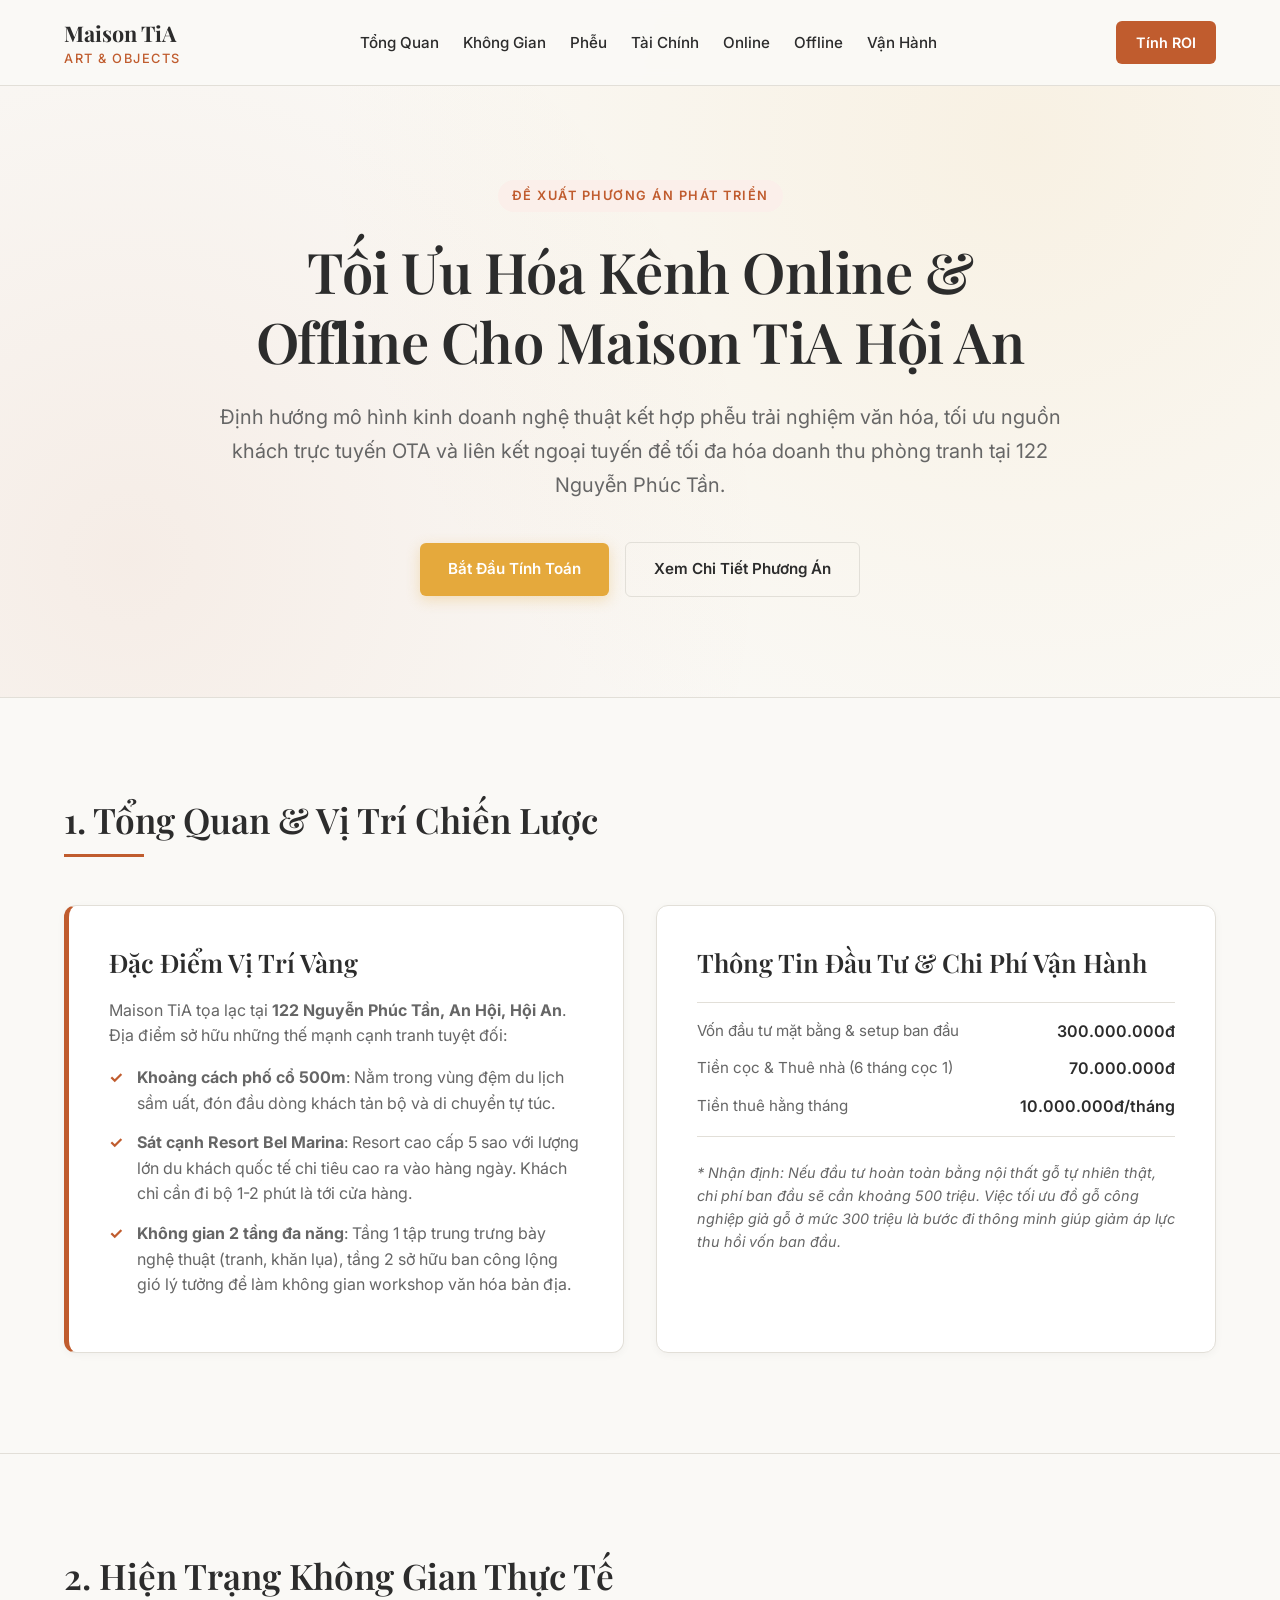
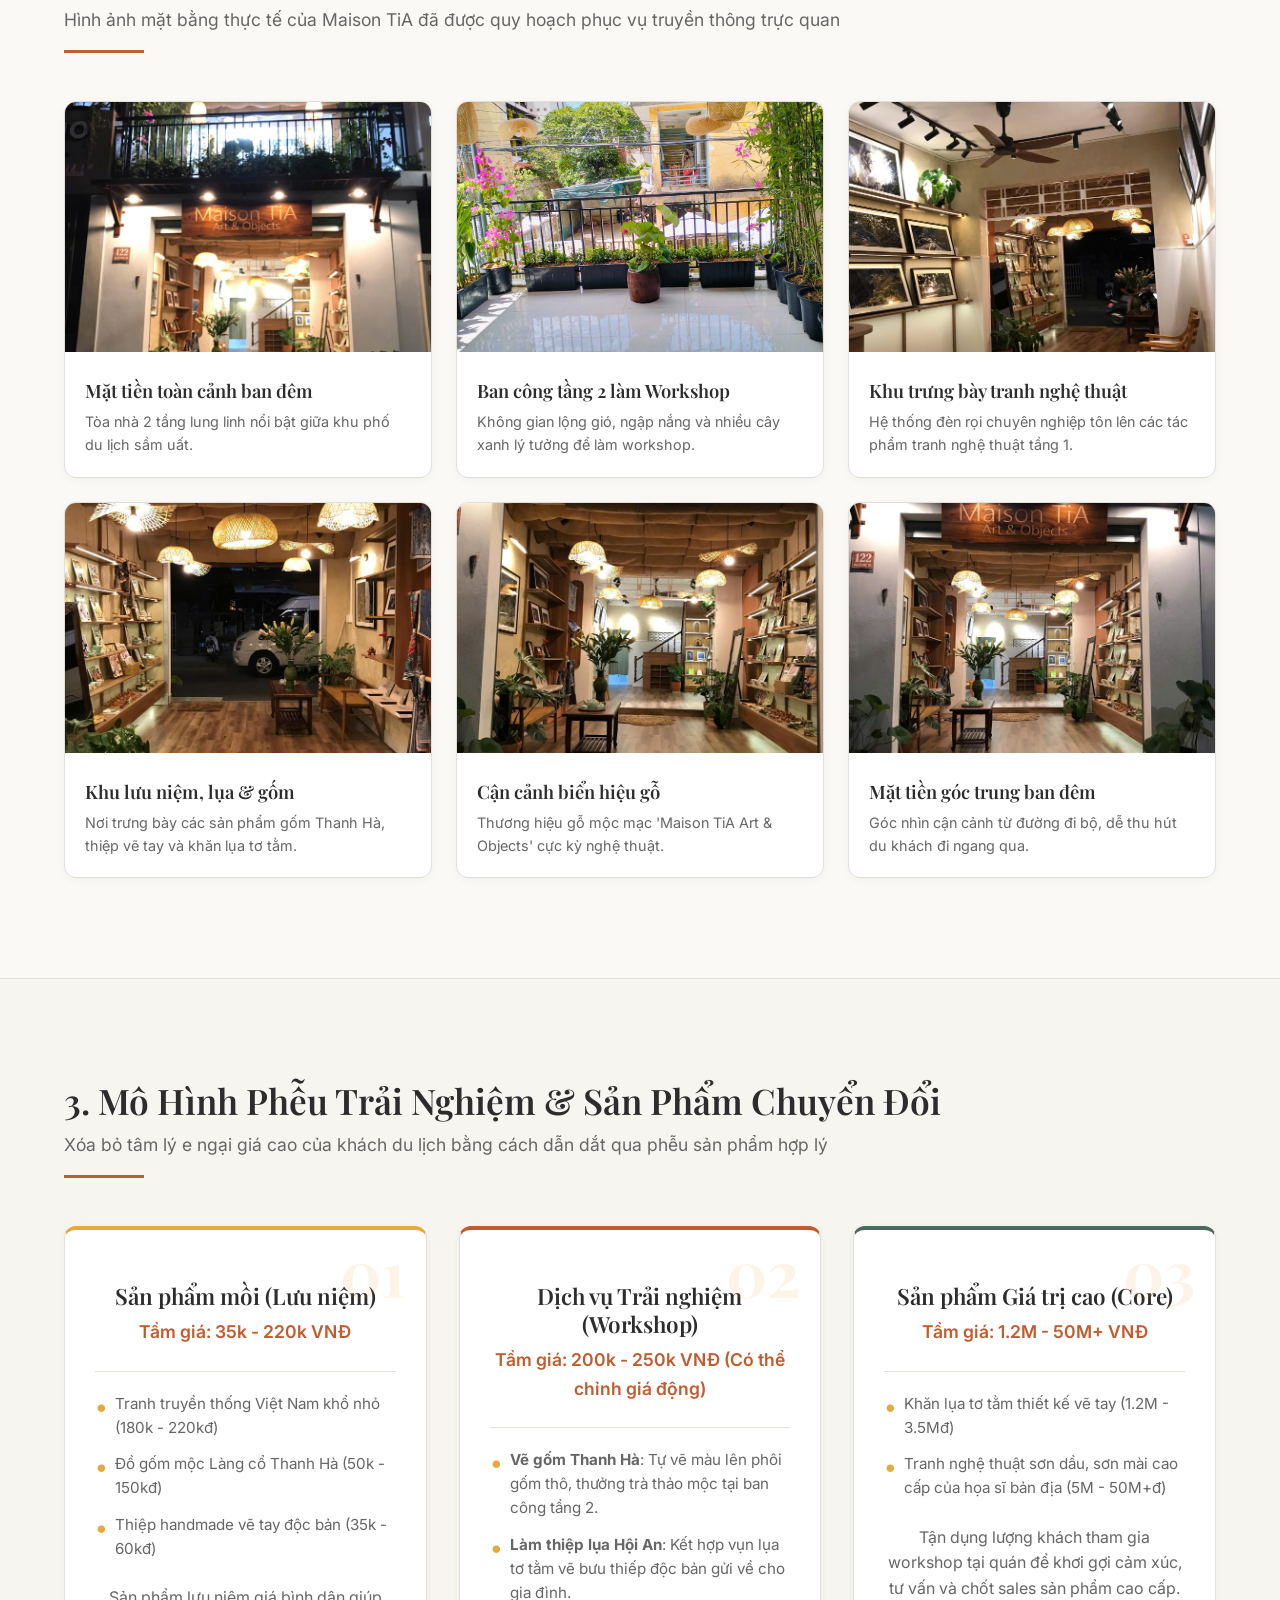
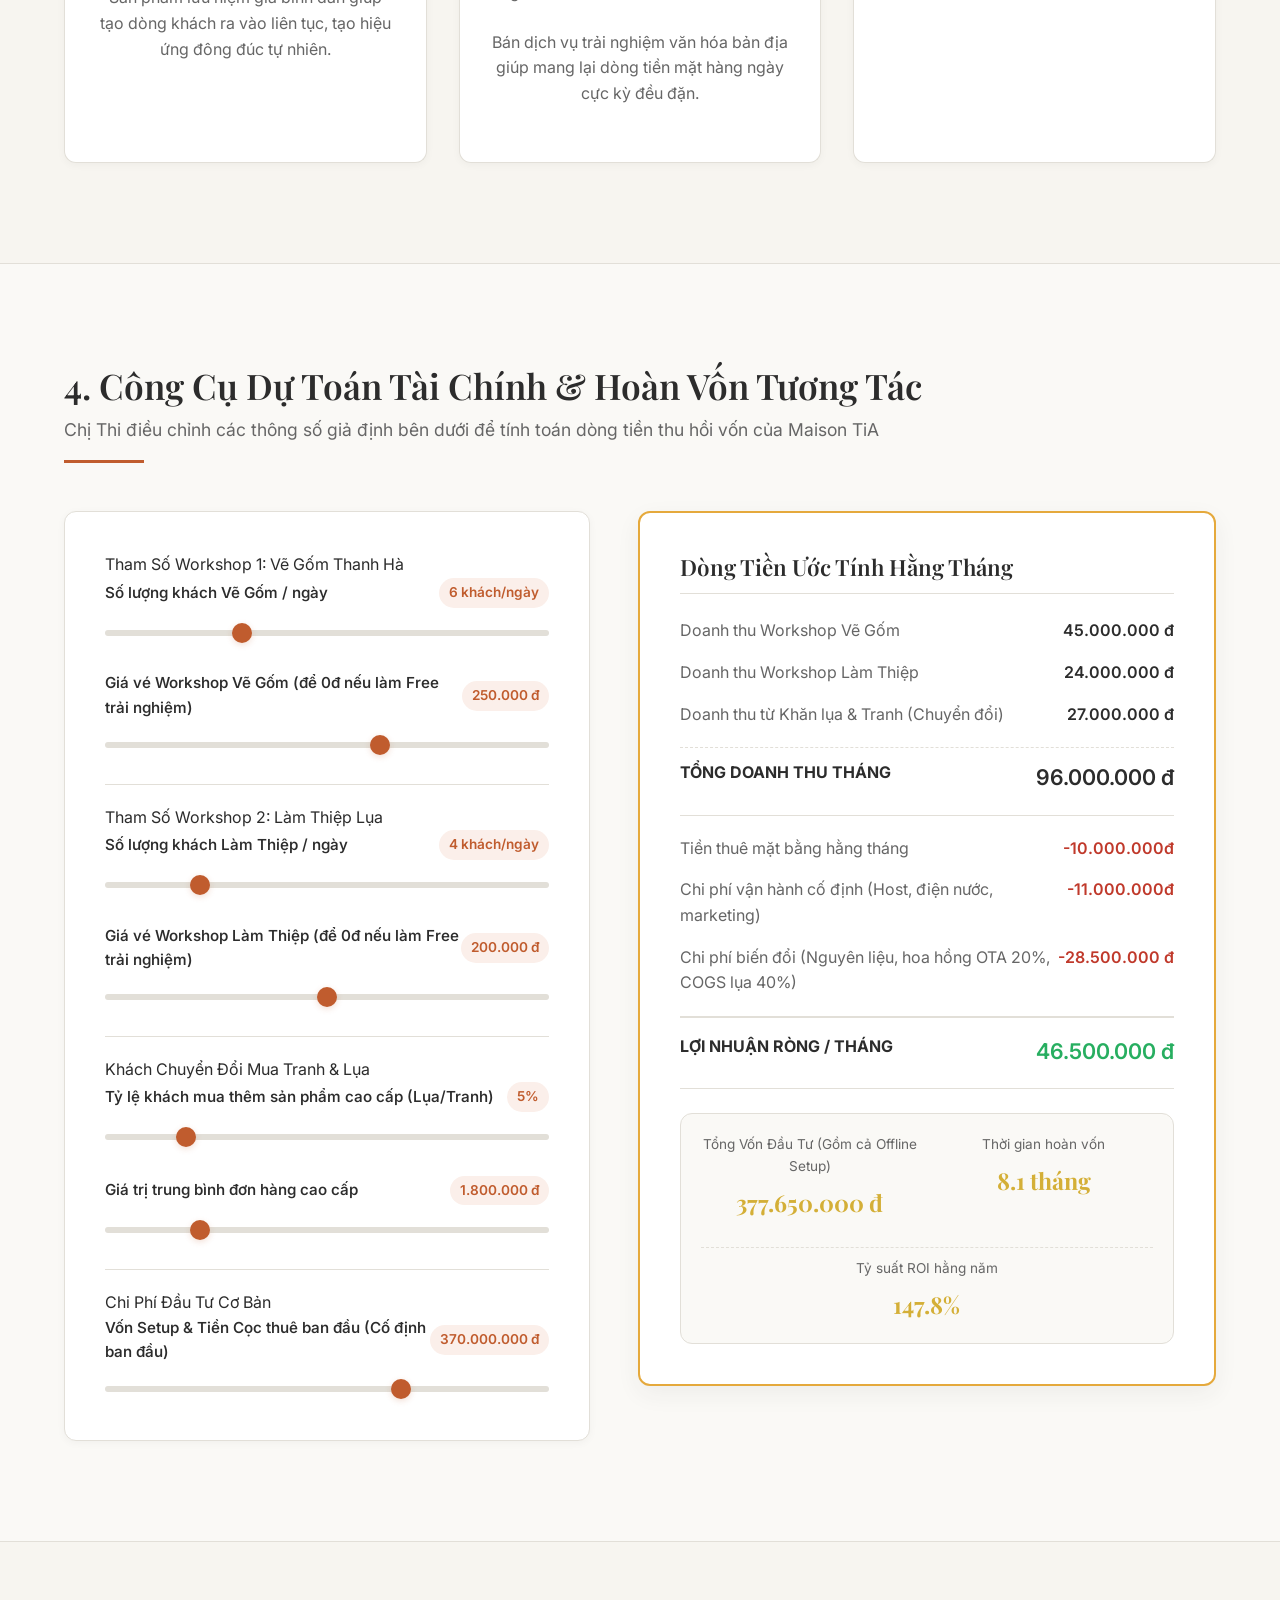
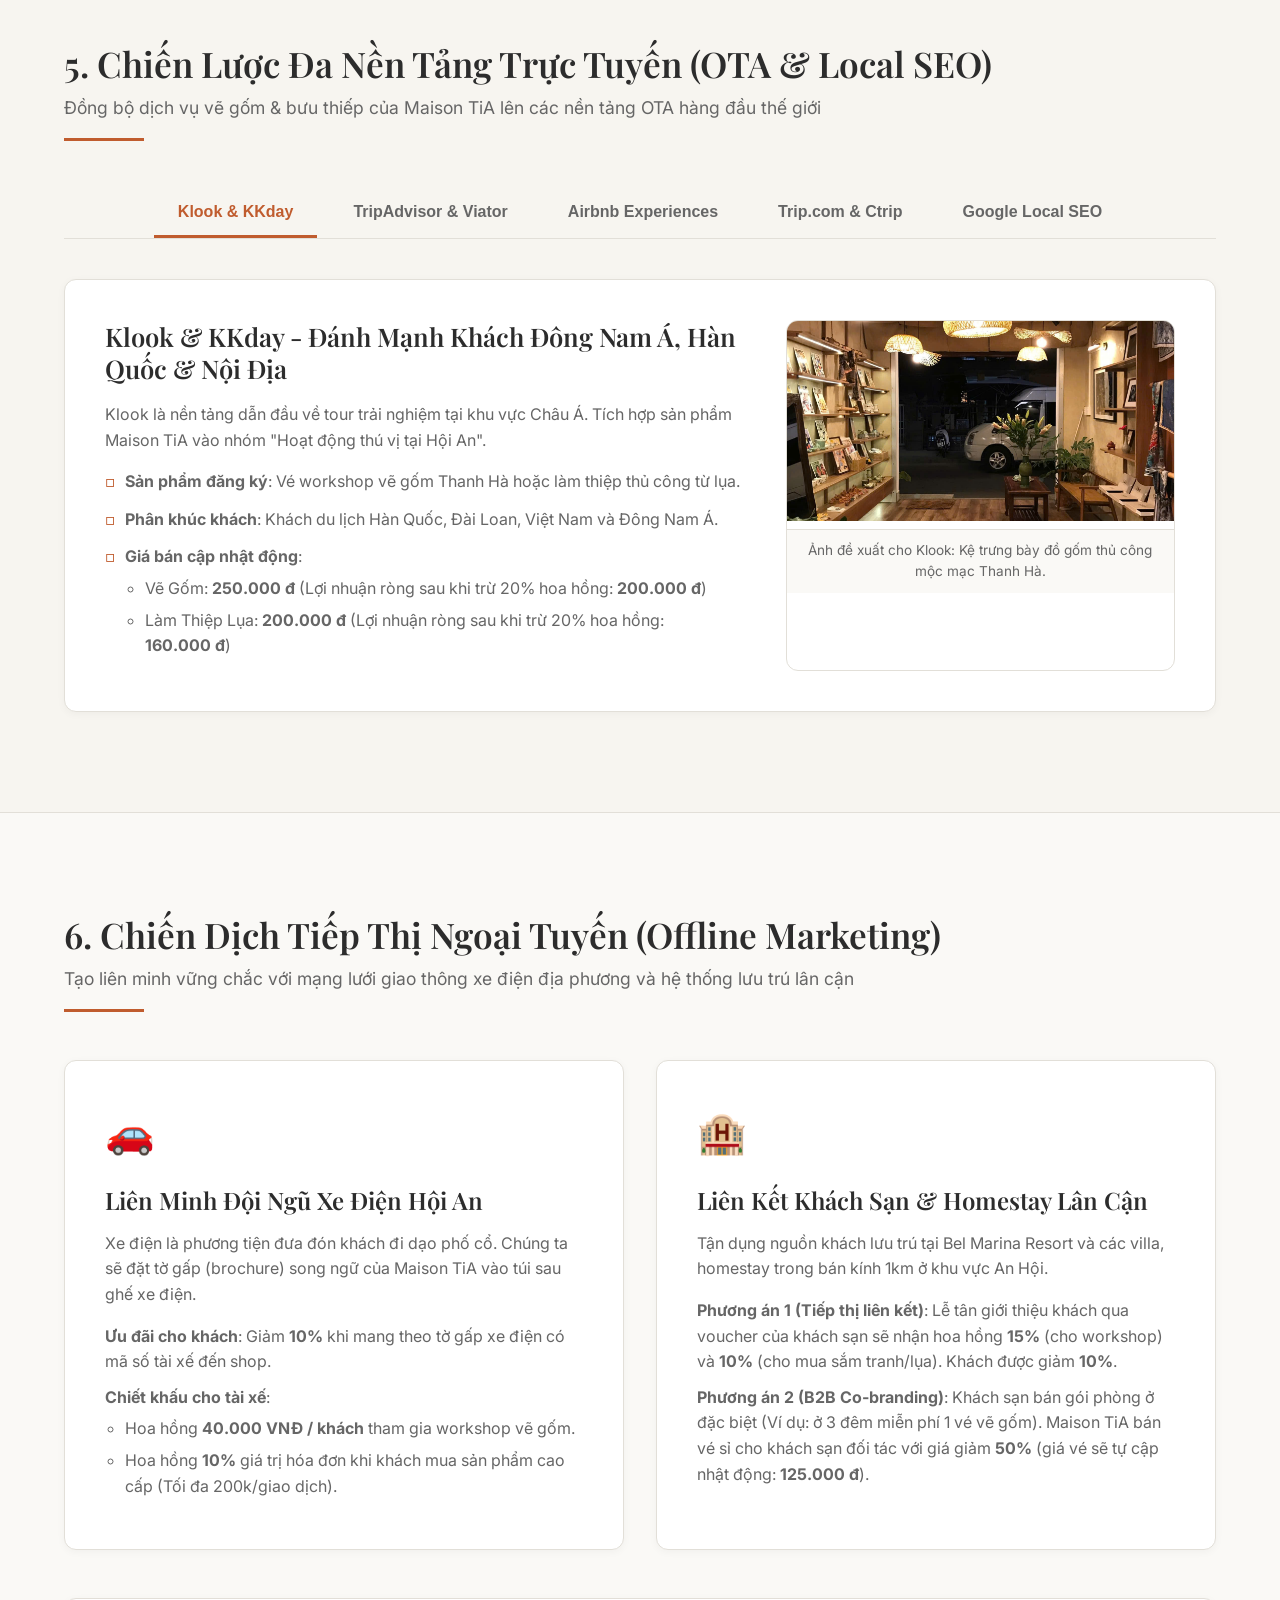
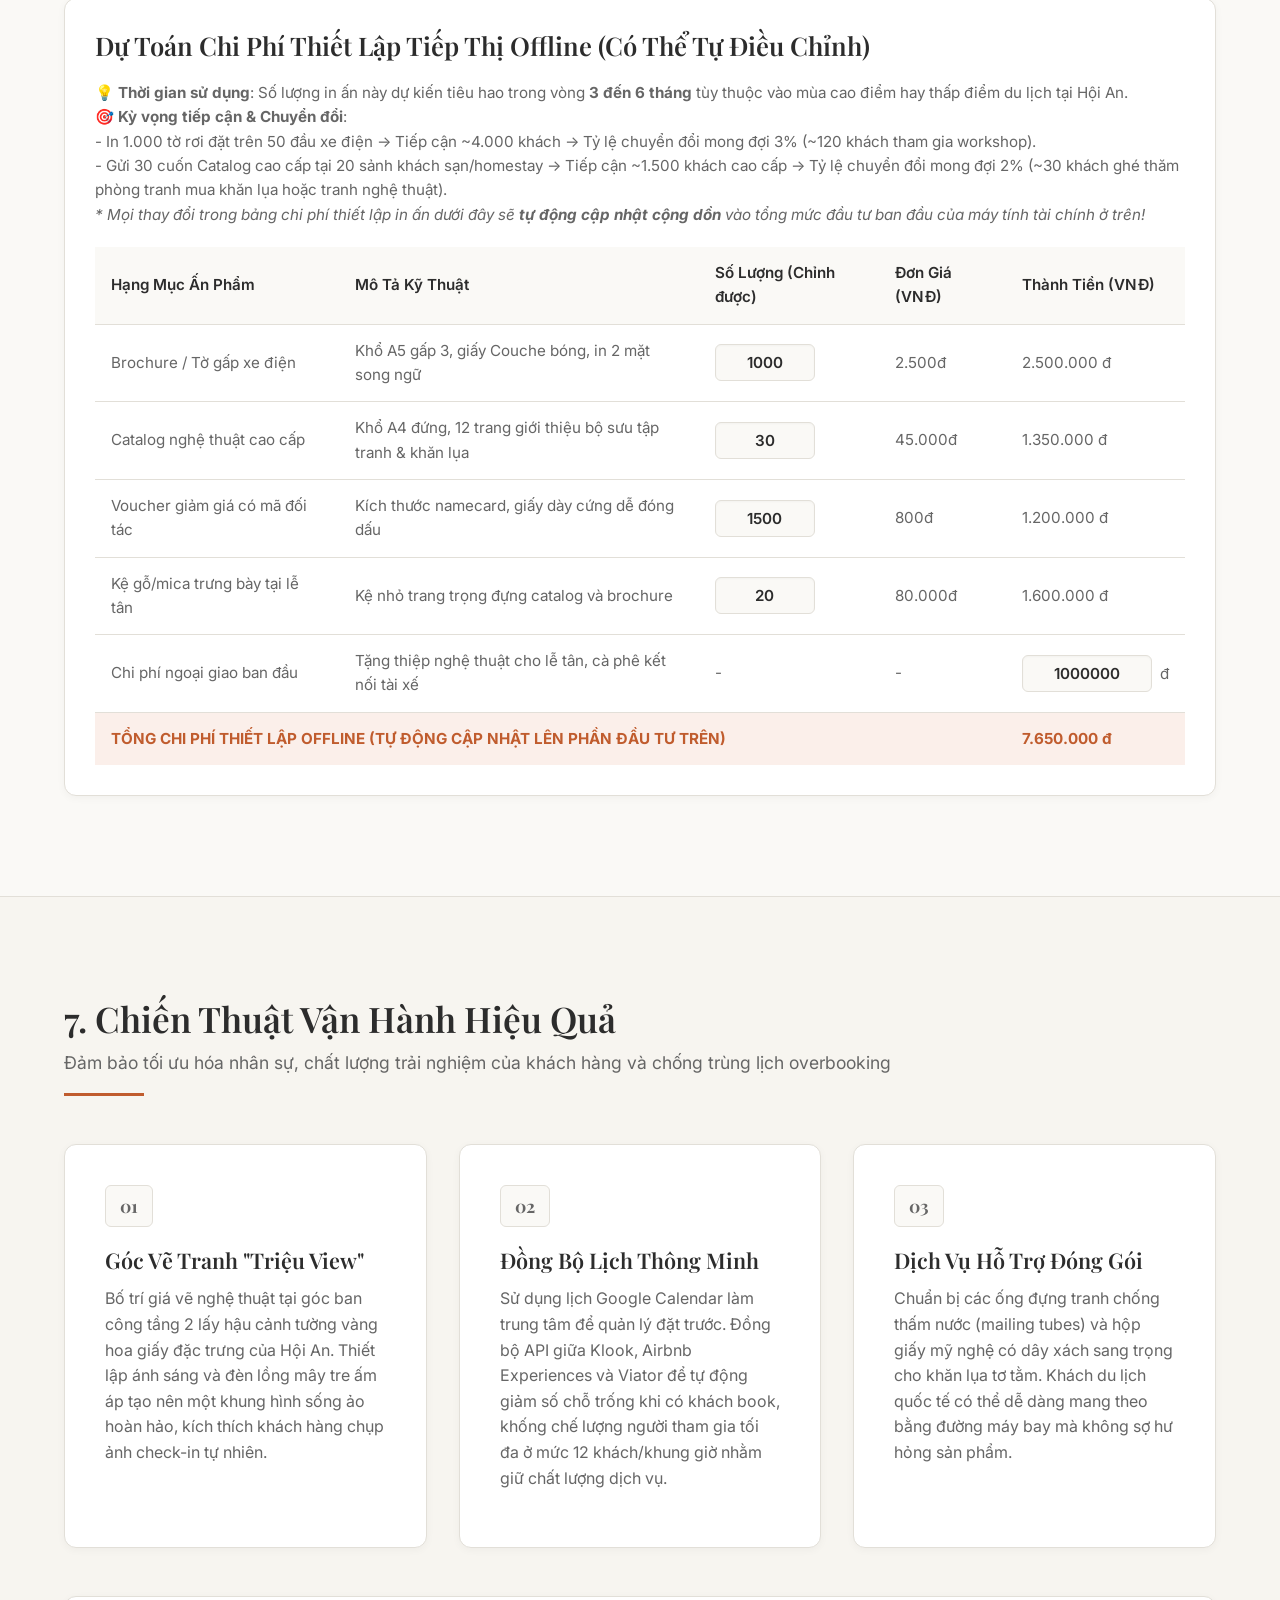
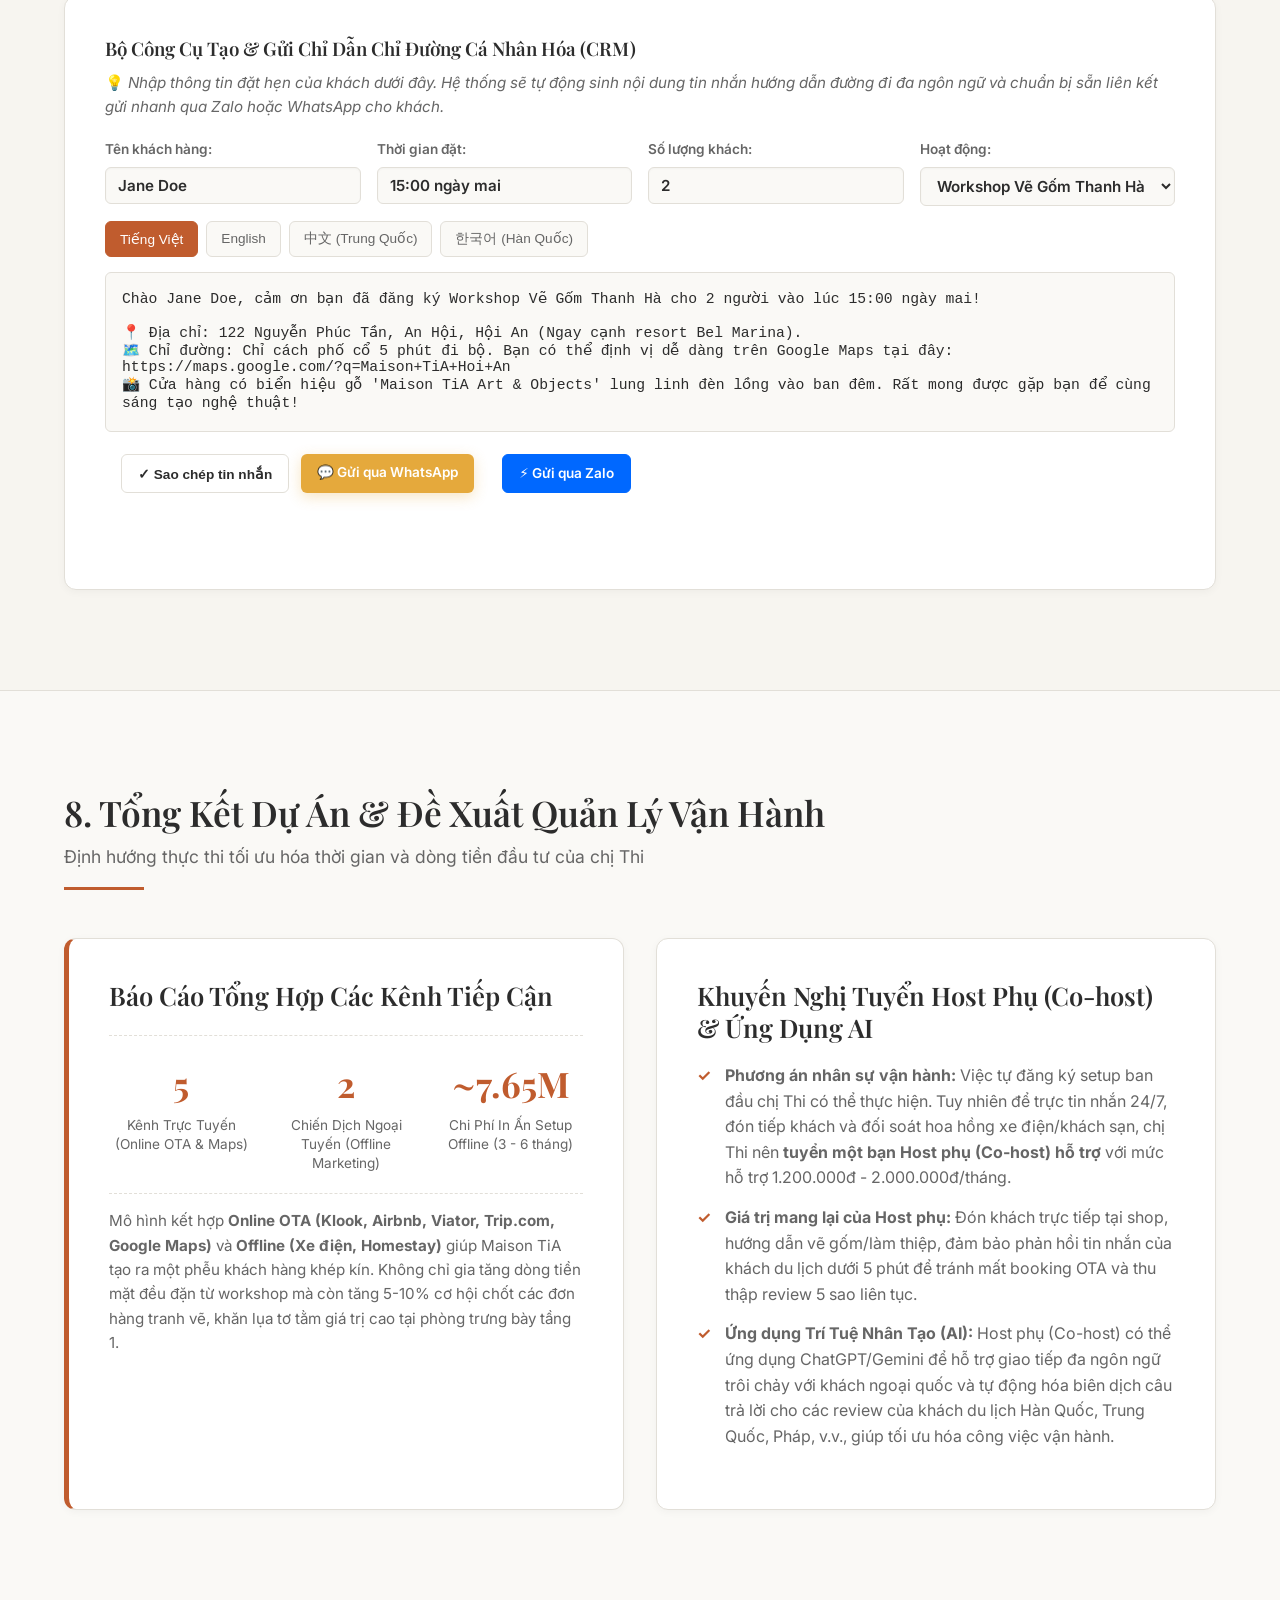
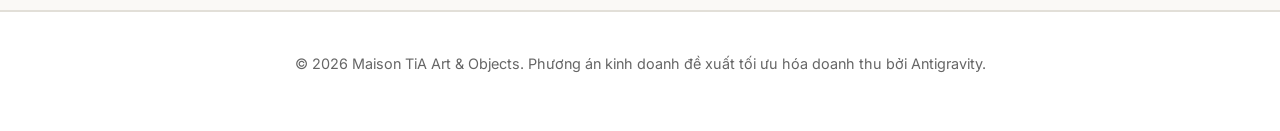
==== commit a569f932: "Remove parenthetical note about Pha from HR recommendations" ====
--- a/index.html
+++ b/index.html
@@ -660,7 +660,7 @@
                 <div class="card">
                     <h3>Khuyến Nghị Tuyển Host Phụ (Co-host) & Ứng Dụng AI</h3>
                     <ul class="check-list" style="margin-bottom: 20px;">
-                        <li><strong>Phương án nhân sự vận hành:</strong> Việc tự đăng ký setup ban đầu chị Thi có thể thực hiện. Tuy nhiên để trực tin nhắn 24/7, đón tiếp khách và đối soát hoa hồng xe điện/khách sạn, chị Thi nên <strong>tuyển một bạn Host phụ (Co-host) hỗ trợ (để Pha đảm nhiệm vị trí này là rất hợp lý)</strong> với mức hỗ trợ 1.200.000đ - 2.000.000đ/tháng.</li>
+                        <li><strong>Phương án nhân sự vận hành:</strong> Việc tự đăng ký setup ban đầu chị Thi có thể thực hiện. Tuy nhiên để trực tin nhắn 24/7, đón tiếp khách và đối soát hoa hồng xe điện/khách sạn, chị Thi nên <strong>tuyển một bạn Host phụ (Co-host) hỗ trợ</strong> với mức hỗ trợ 1.200.000đ - 2.000.000đ/tháng.</li>
                         <li><strong>Giá trị mang lại của Host phụ:</strong> Đón khách trực tiếp tại shop, hướng dẫn vẽ gốm/làm thiệp, đảm bảo phản hồi tin nhắn của khách du lịch dưới 5 phút để tránh mất booking OTA và thu thập review 5 sao liên tục.</li>
                         <li><strong>Ứng dụng Trí Tuệ Nhân Tạo (AI):</strong> Host phụ (Co-host) có thể ứng dụng ChatGPT/Gemini để hỗ trợ giao tiếp đa ngôn ngữ trôi chảy với khách ngoại quốc và tự động hóa biên dịch câu trả lời cho các review của khách du lịch Hàn Quốc, Trung Quốc, Pháp, v.v., giúp tối ưu hóa công việc vận hành.</li>
                     </ul>
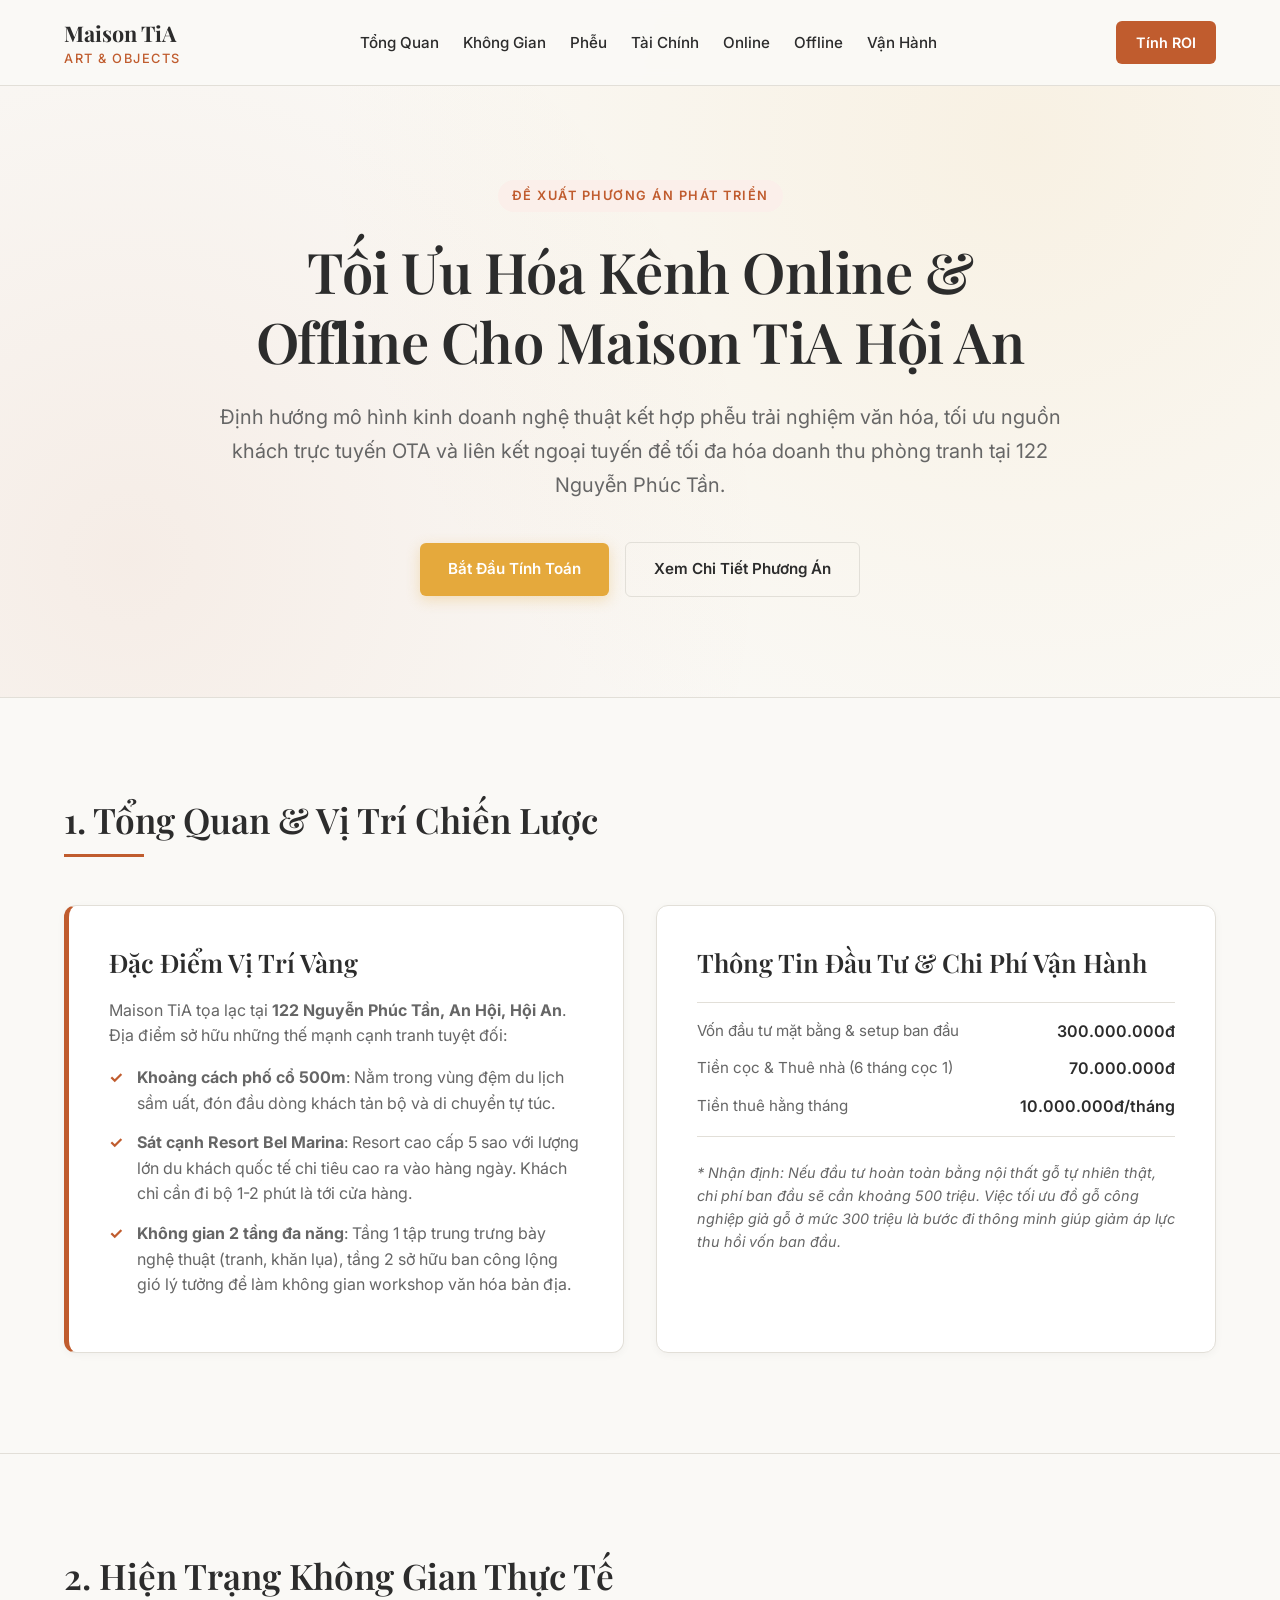
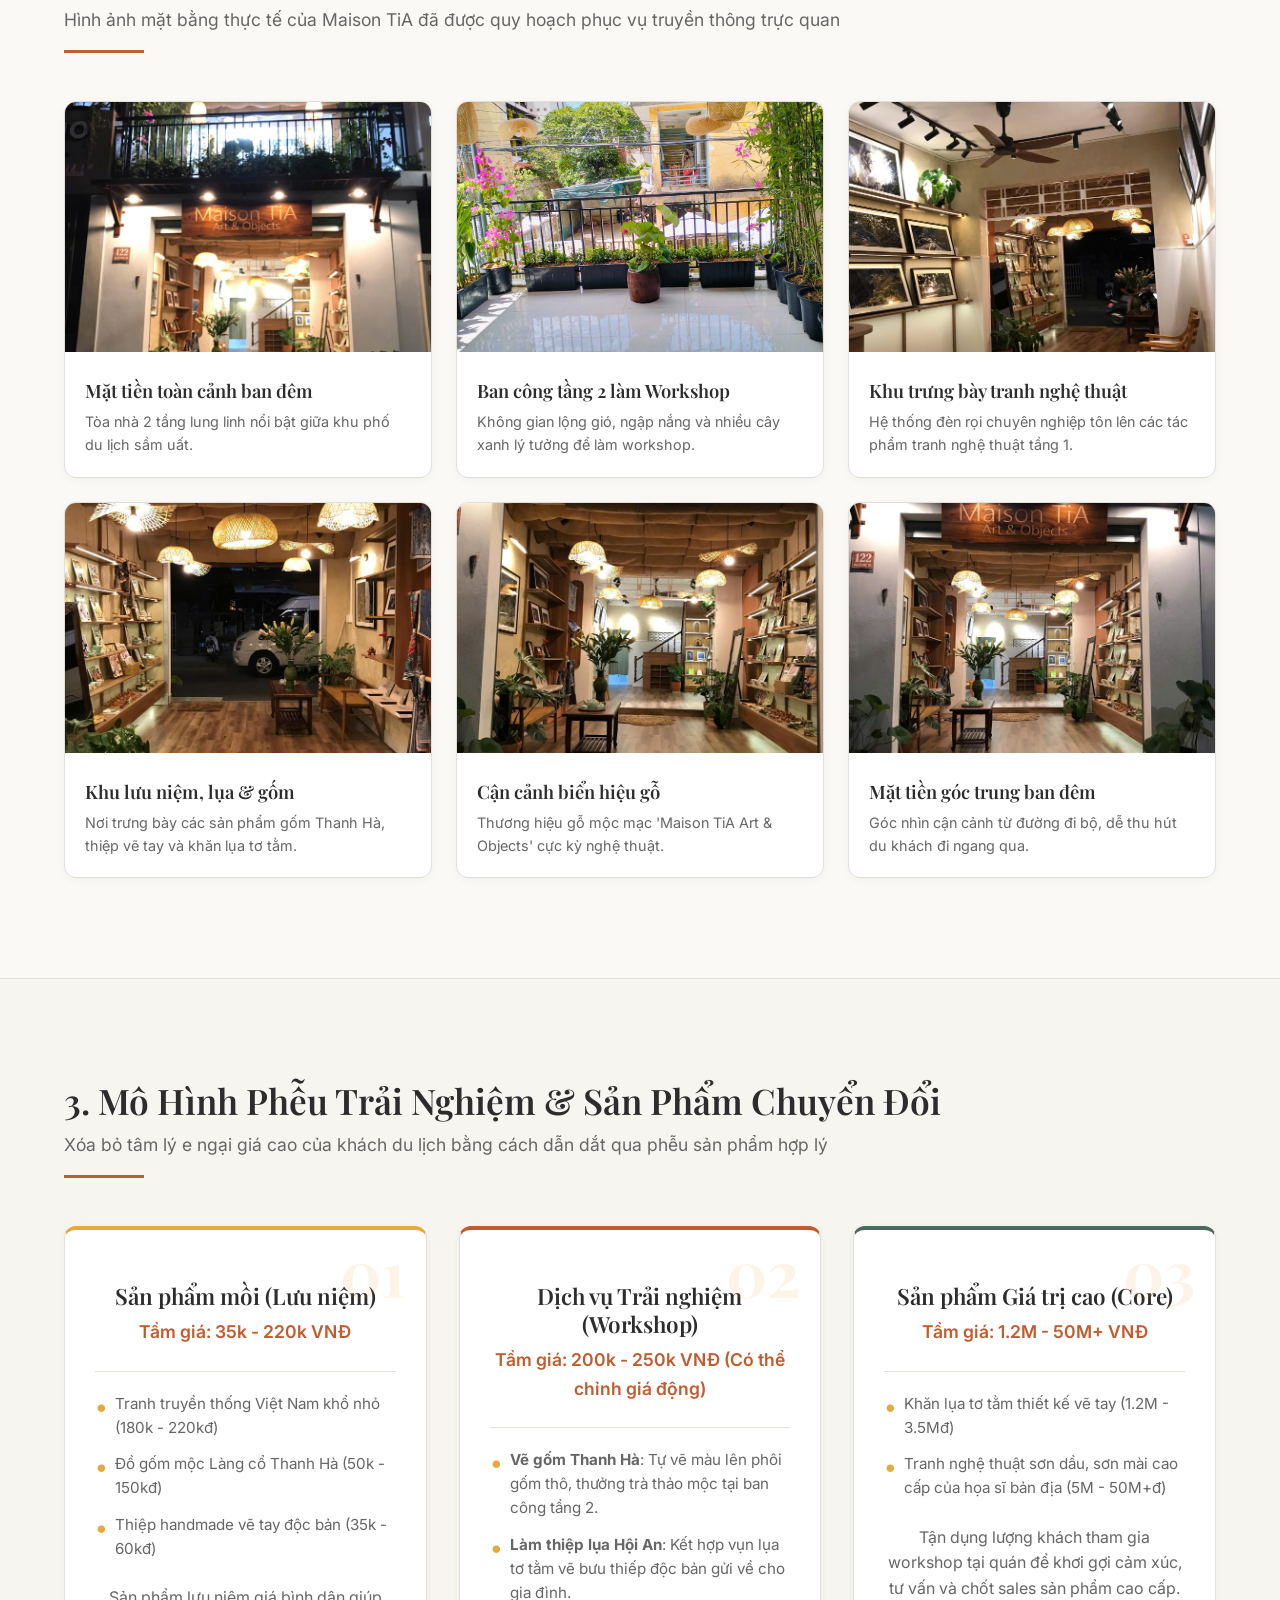
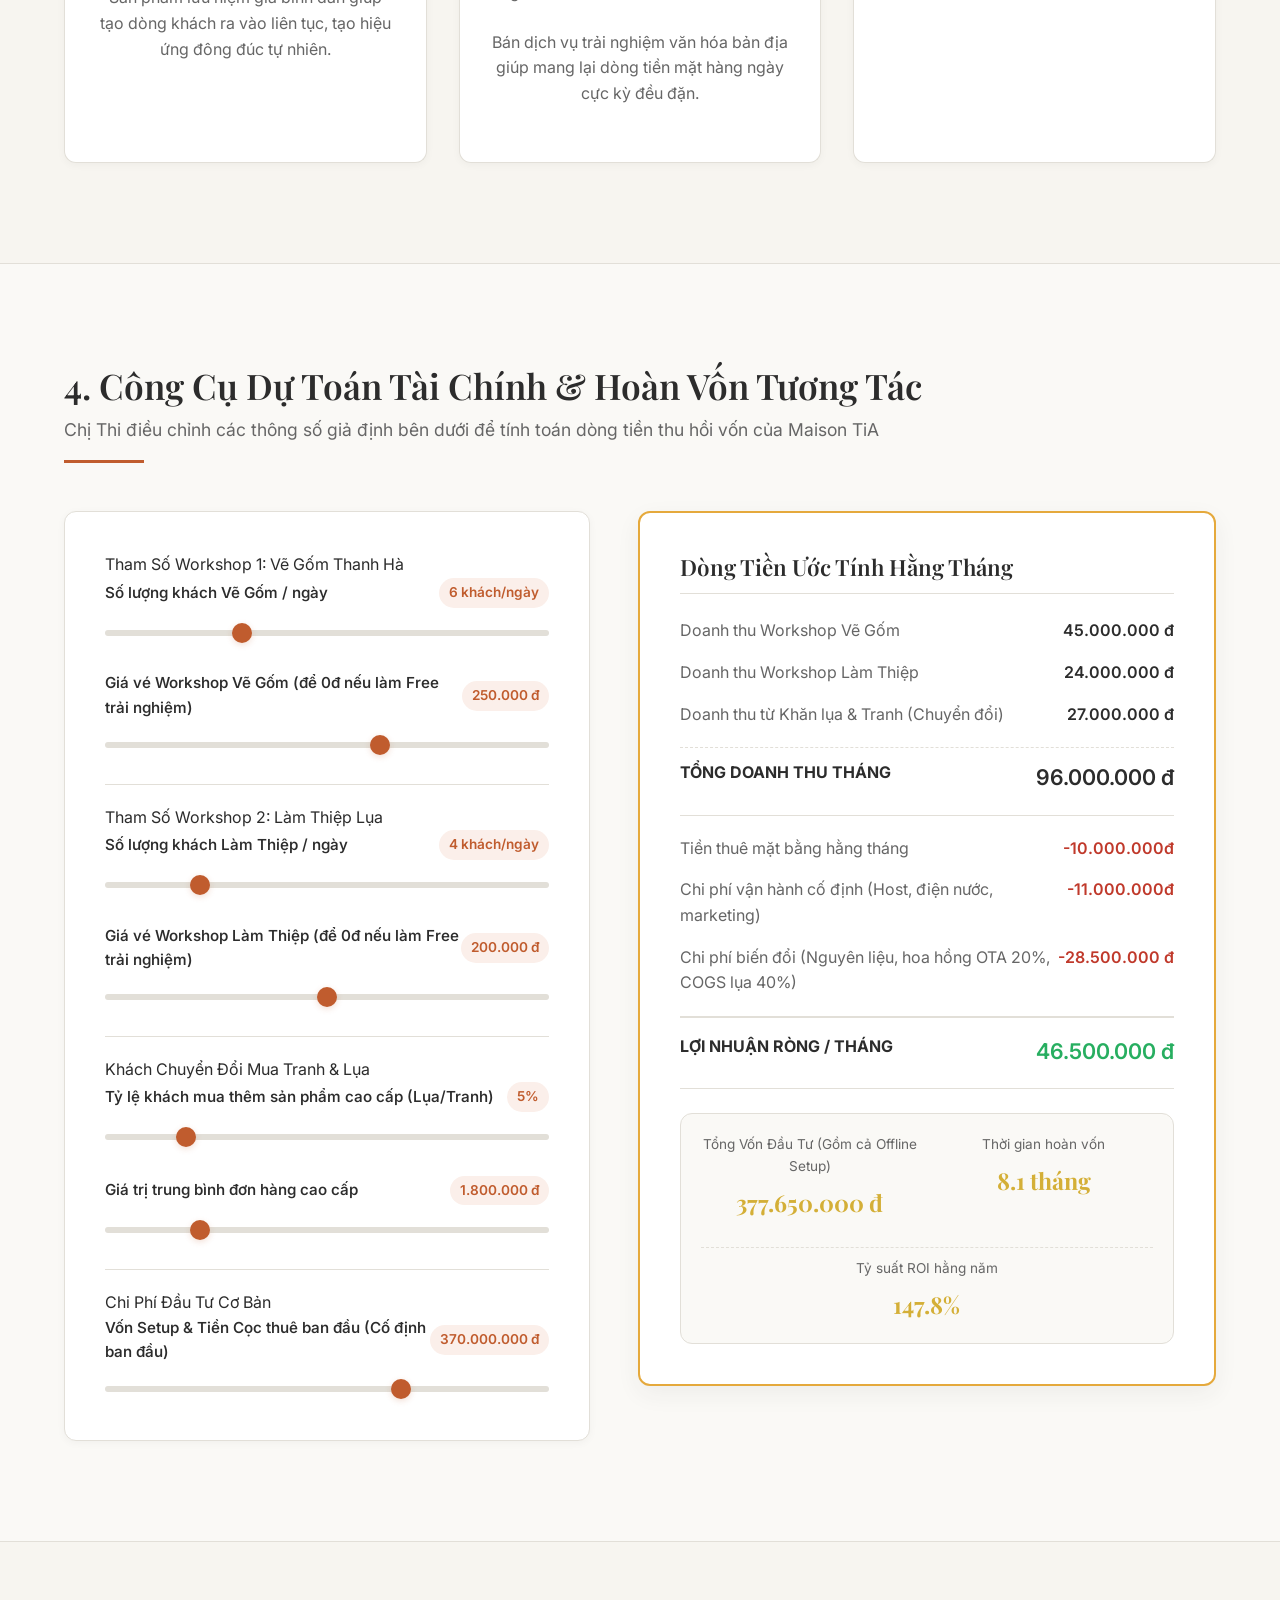
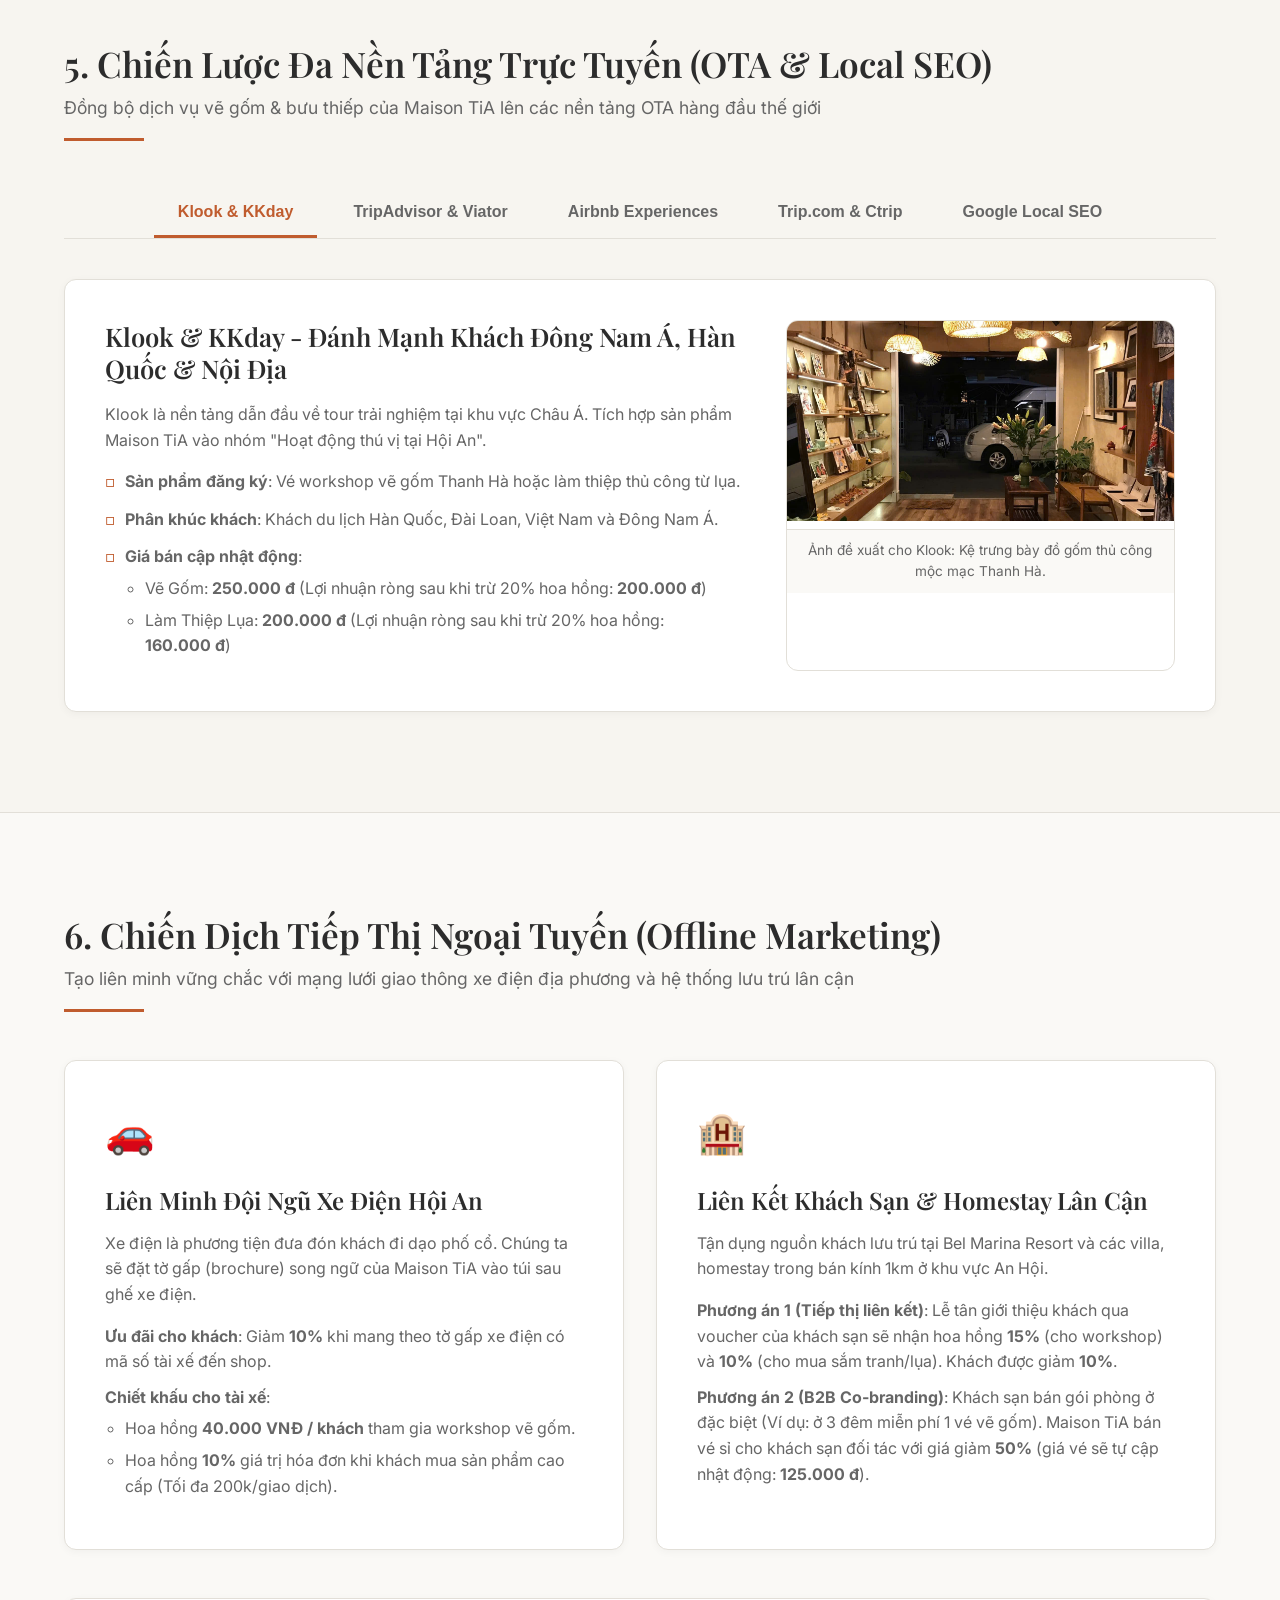
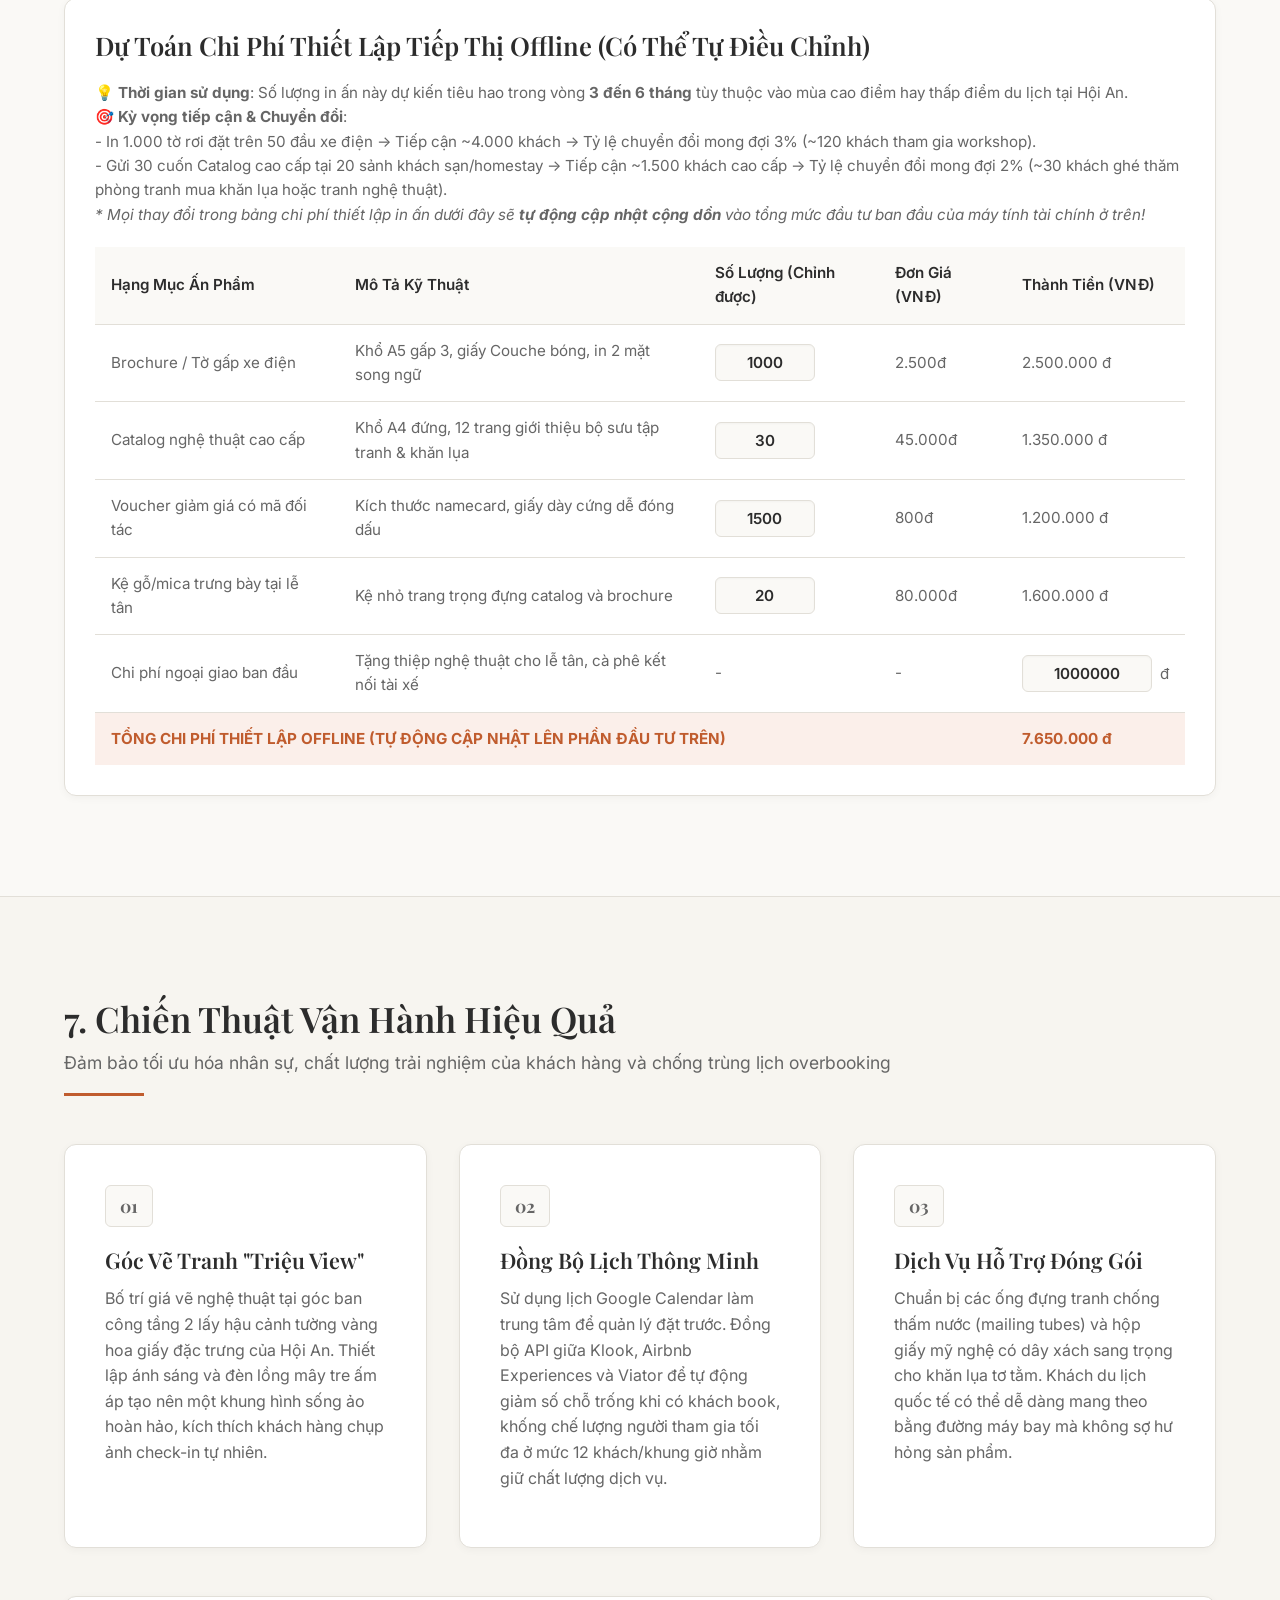
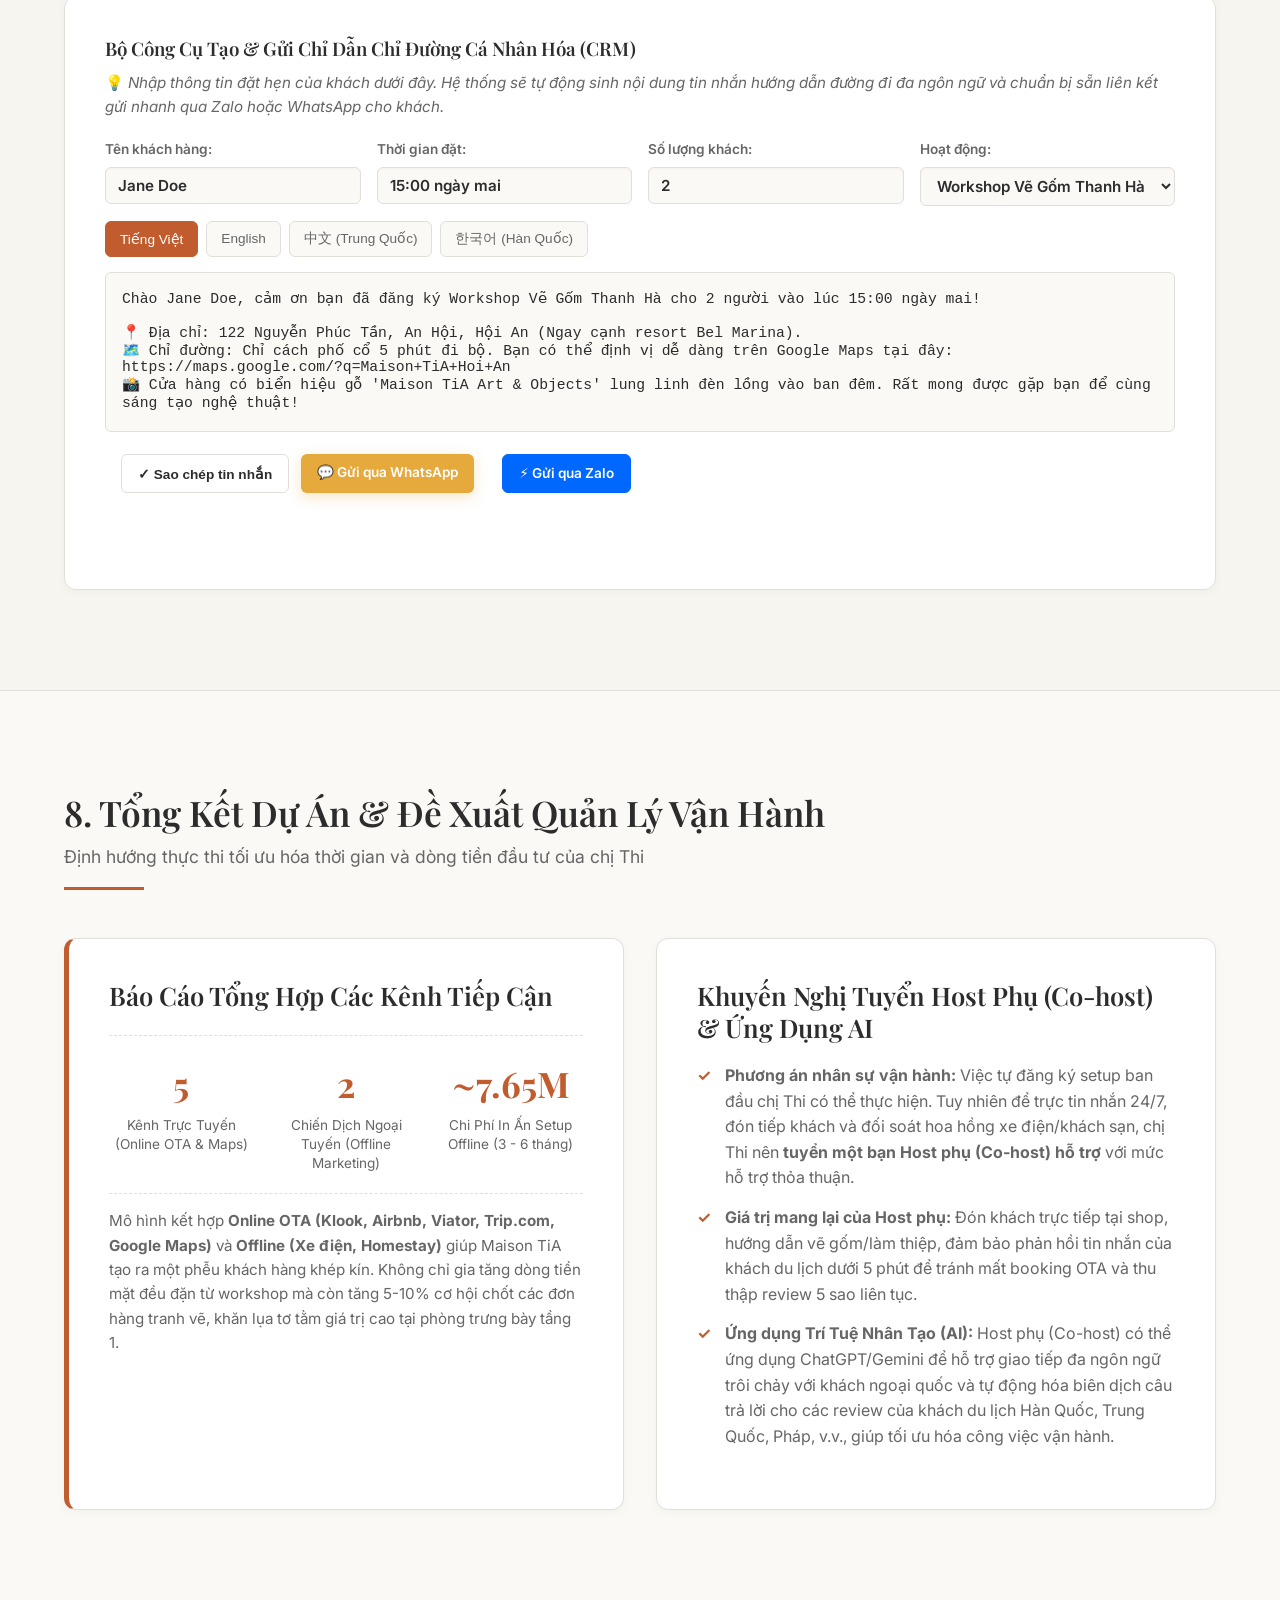
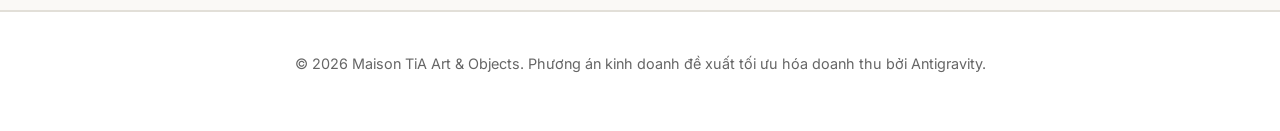
==== commit 15db7be4: "Update co-host stipend to negotiable (thỏa thuận)" ====
--- a/index.html
+++ b/index.html
@@ -660,7 +660,7 @@
                 <div class="card">
                     <h3>Khuyến Nghị Tuyển Host Phụ (Co-host) & Ứng Dụng AI</h3>
                     <ul class="check-list" style="margin-bottom: 20px;">
-                        <li><strong>Phương án nhân sự vận hành:</strong> Việc tự đăng ký setup ban đầu chị Thi có thể thực hiện. Tuy nhiên để trực tin nhắn 24/7, đón tiếp khách và đối soát hoa hồng xe điện/khách sạn, chị Thi nên <strong>tuyển một bạn Host phụ (Co-host) hỗ trợ</strong> với mức hỗ trợ 1.200.000đ - 2.000.000đ/tháng.</li>
+                        <li><strong>Phương án nhân sự vận hành:</strong> Việc tự đăng ký setup ban đầu chị Thi có thể thực hiện. Tuy nhiên để trực tin nhắn 24/7, đón tiếp khách và đối soát hoa hồng xe điện/khách sạn, chị Thi nên <strong>tuyển một bạn Host phụ (Co-host) hỗ trợ</strong> với mức hỗ trợ thỏa thuận.</li>
                         <li><strong>Giá trị mang lại của Host phụ:</strong> Đón khách trực tiếp tại shop, hướng dẫn vẽ gốm/làm thiệp, đảm bảo phản hồi tin nhắn của khách du lịch dưới 5 phút để tránh mất booking OTA và thu thập review 5 sao liên tục.</li>
                         <li><strong>Ứng dụng Trí Tuệ Nhân Tạo (AI):</strong> Host phụ (Co-host) có thể ứng dụng ChatGPT/Gemini để hỗ trợ giao tiếp đa ngôn ngữ trôi chảy với khách ngoại quốc và tự động hóa biên dịch câu trả lời cho các review của khách du lịch Hàn Quốc, Trung Quốc, Pháp, v.v., giúp tối ưu hóa công việc vận hành.</li>
                     </ul>
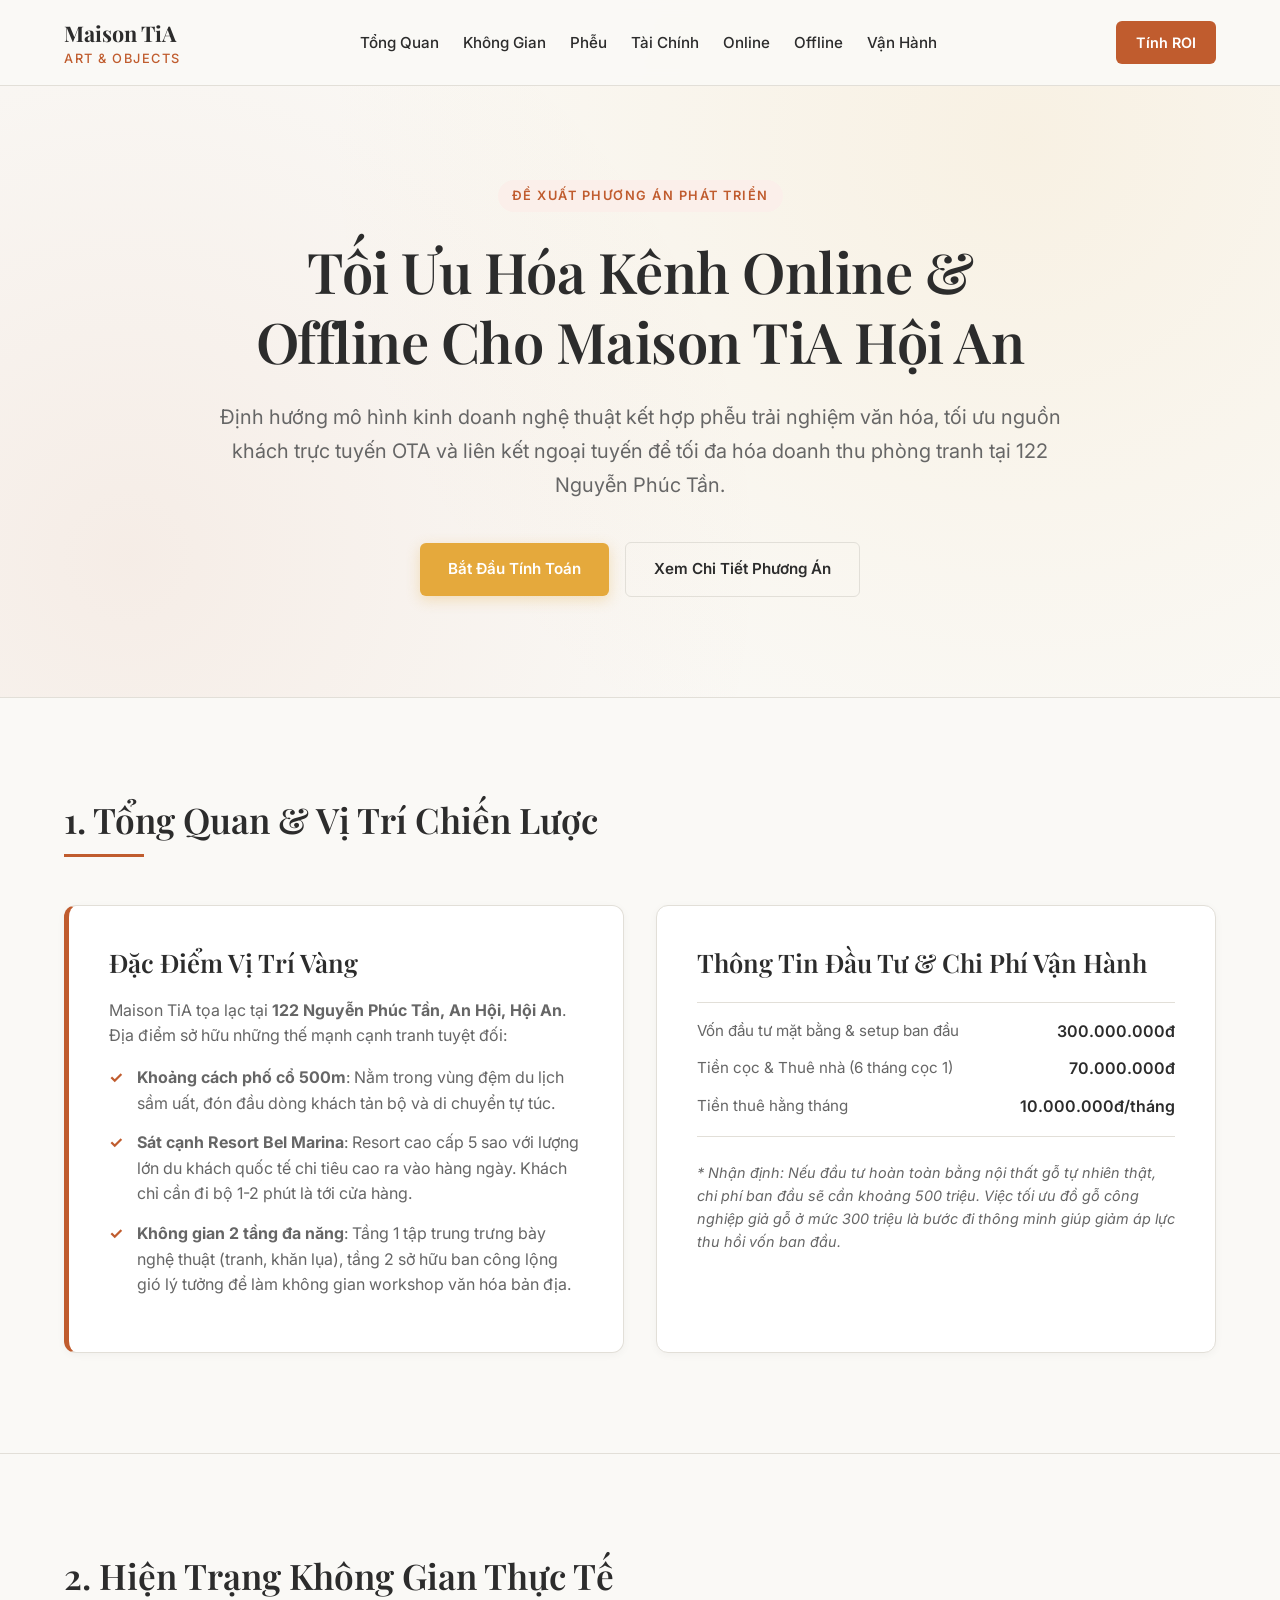
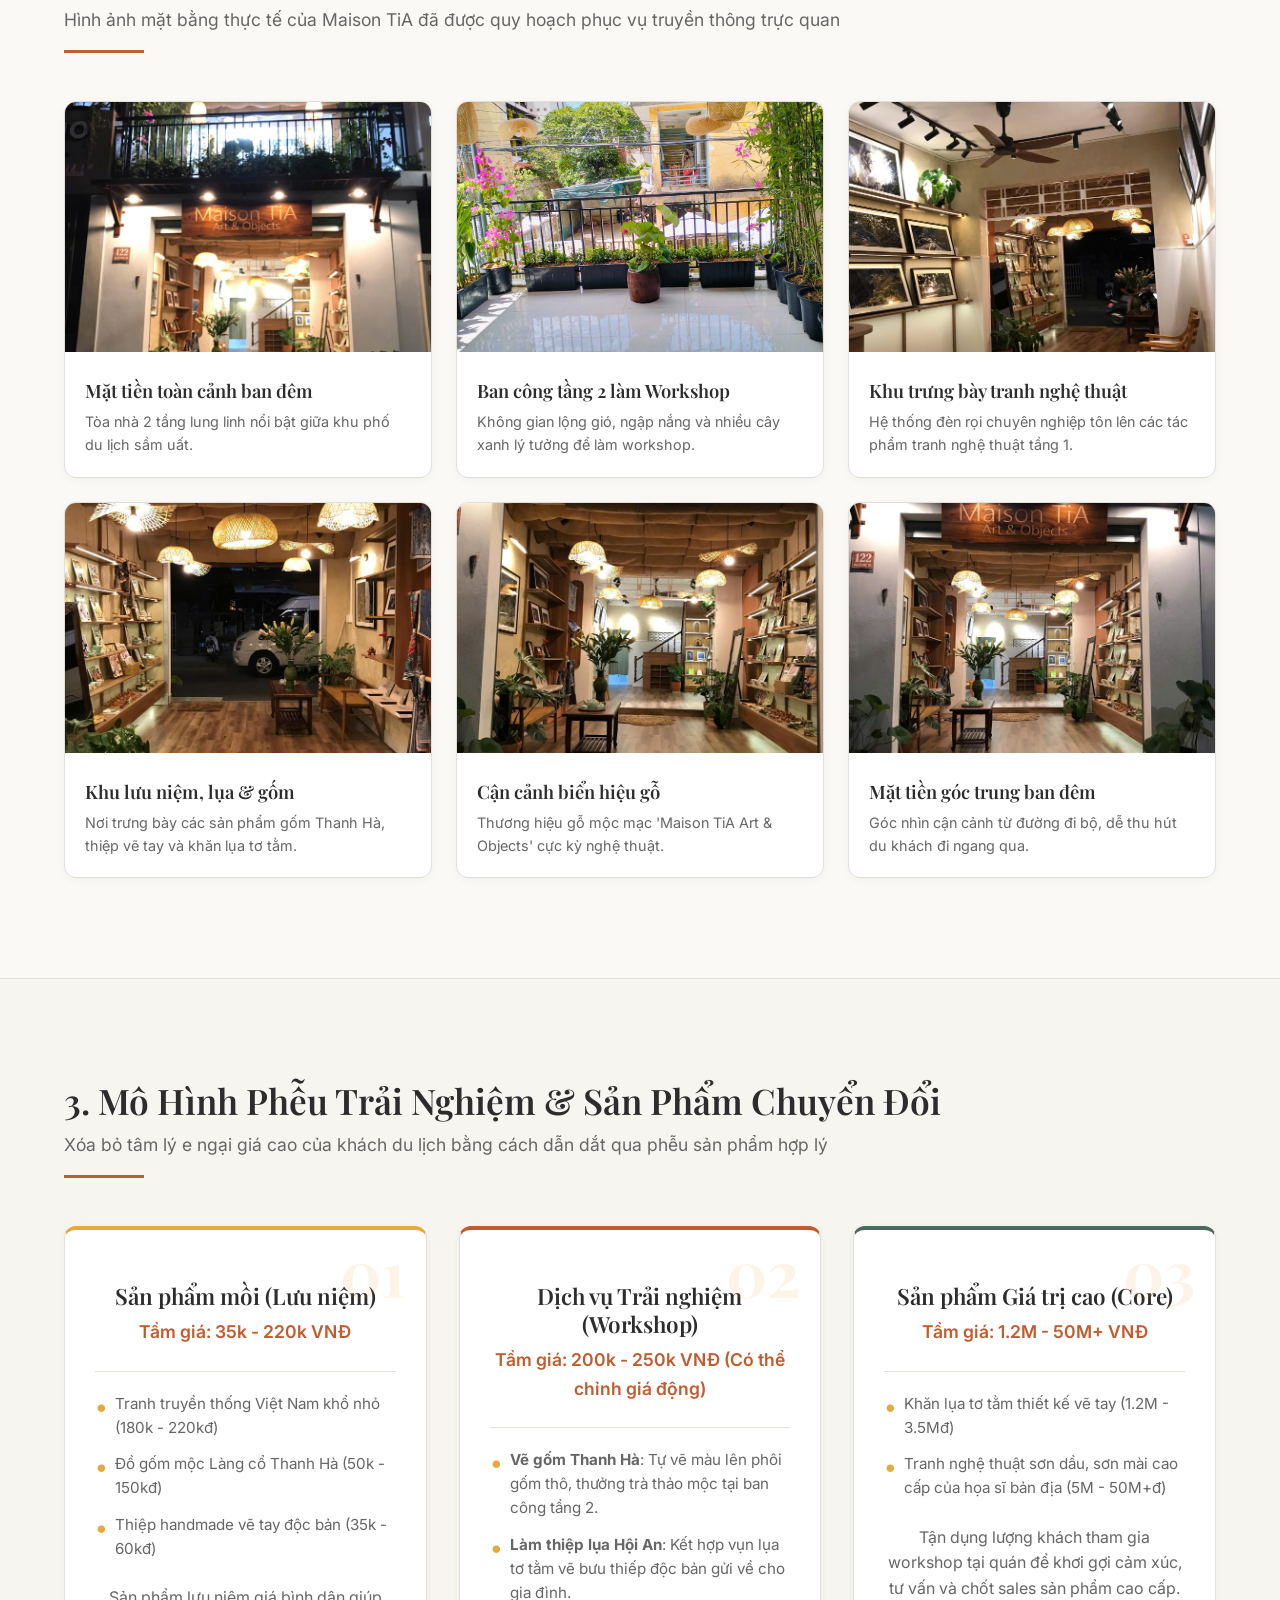
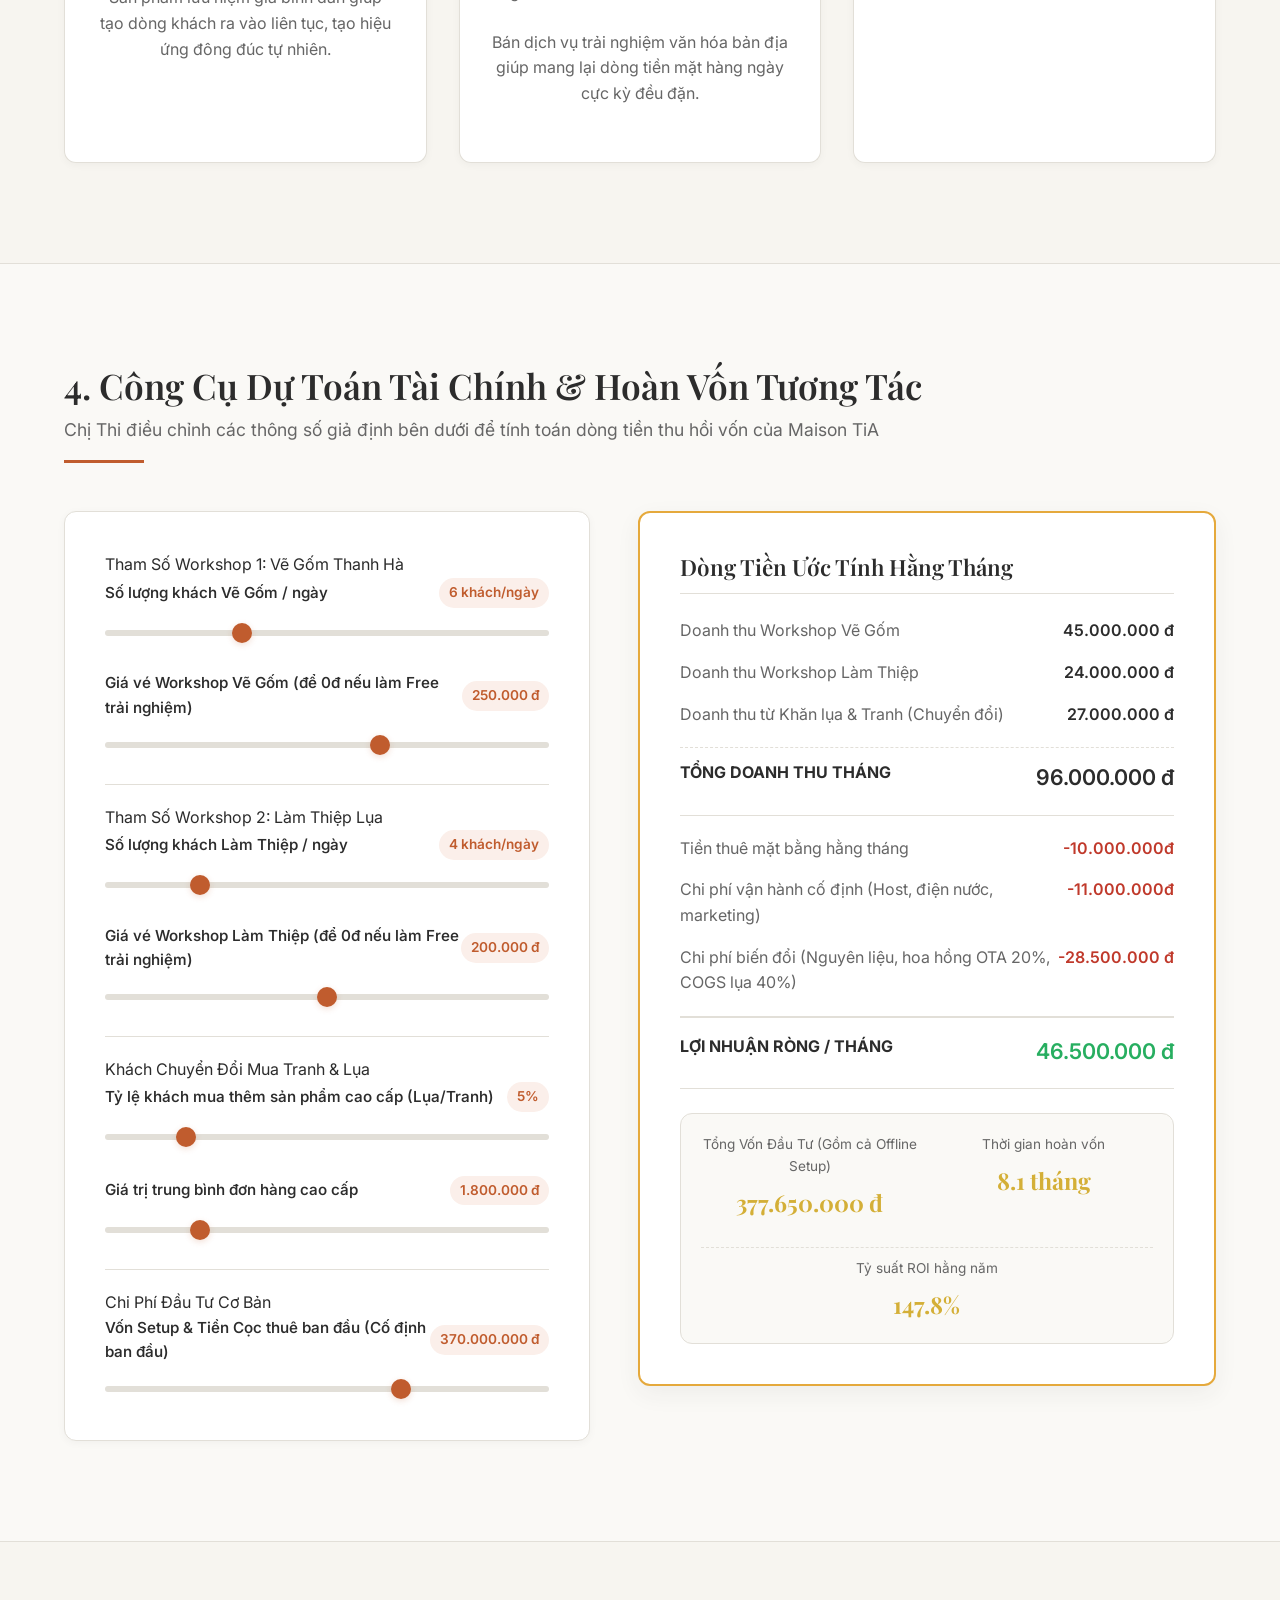
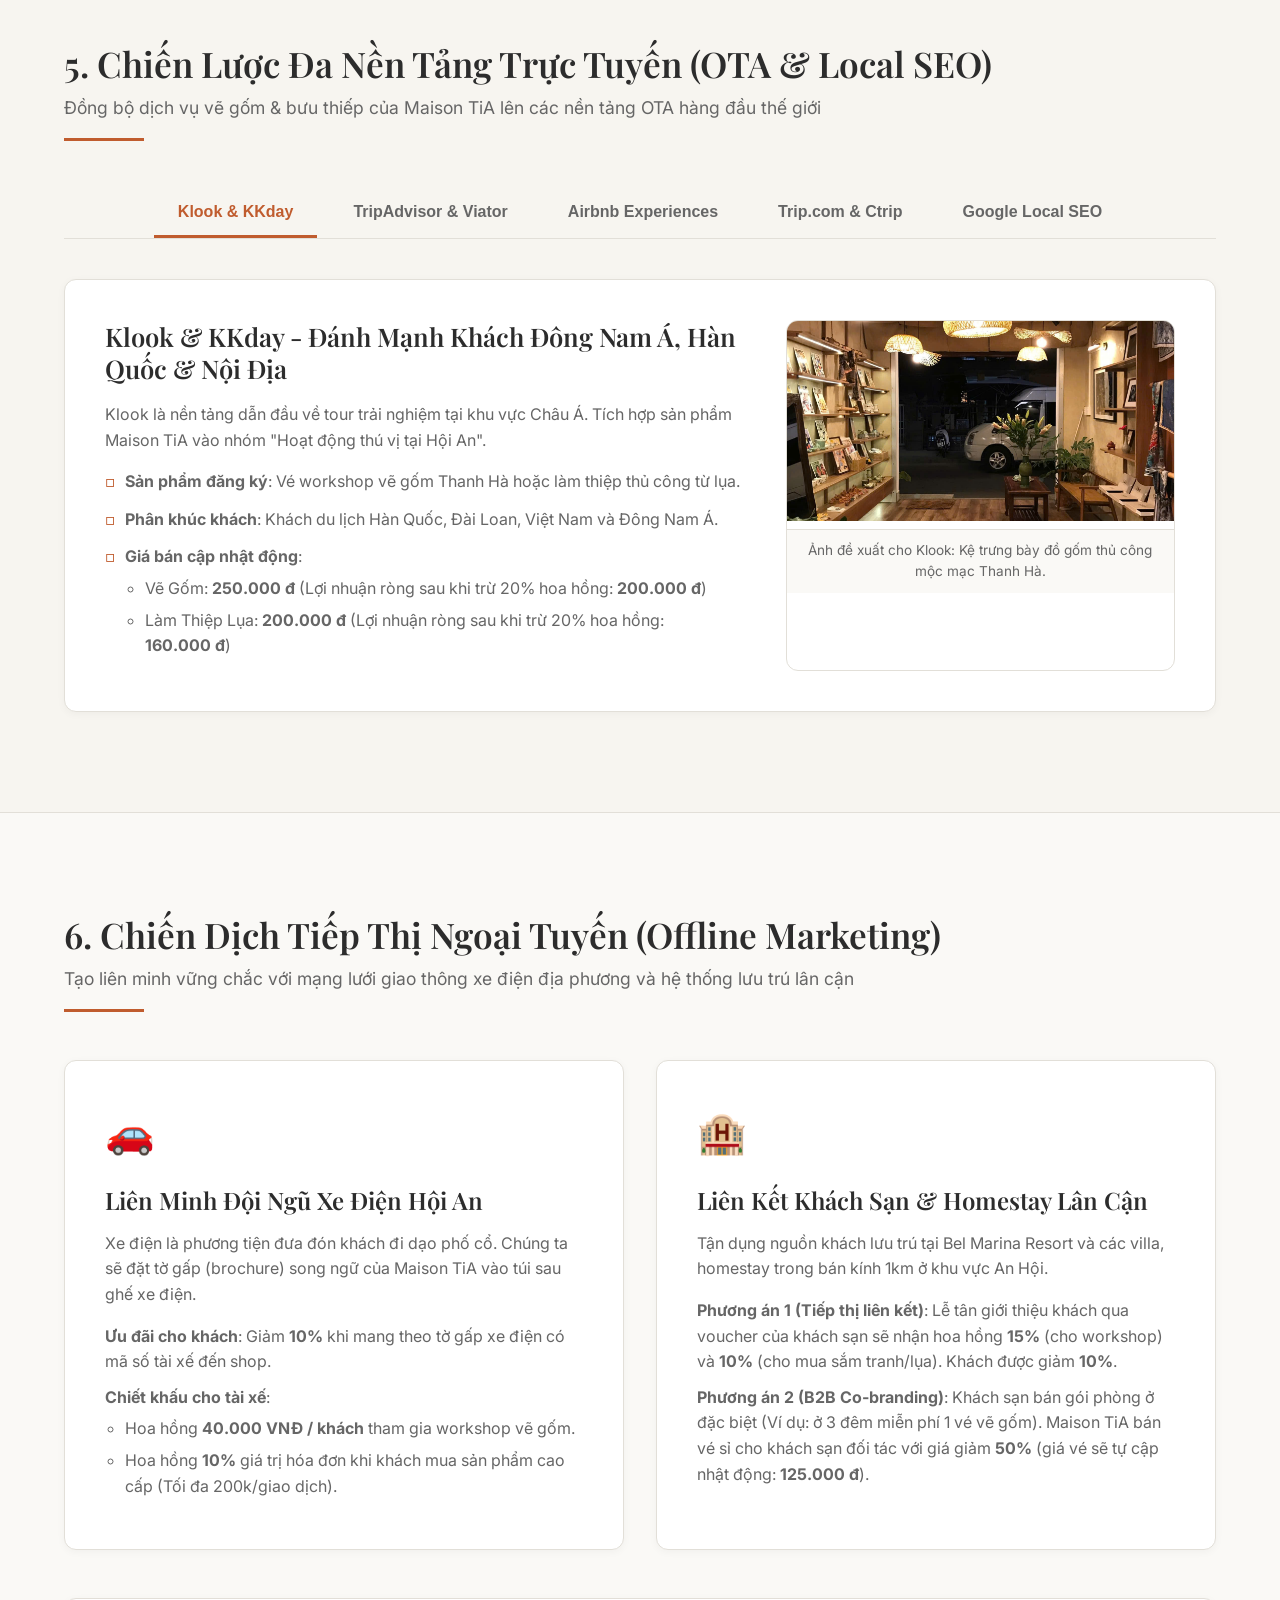
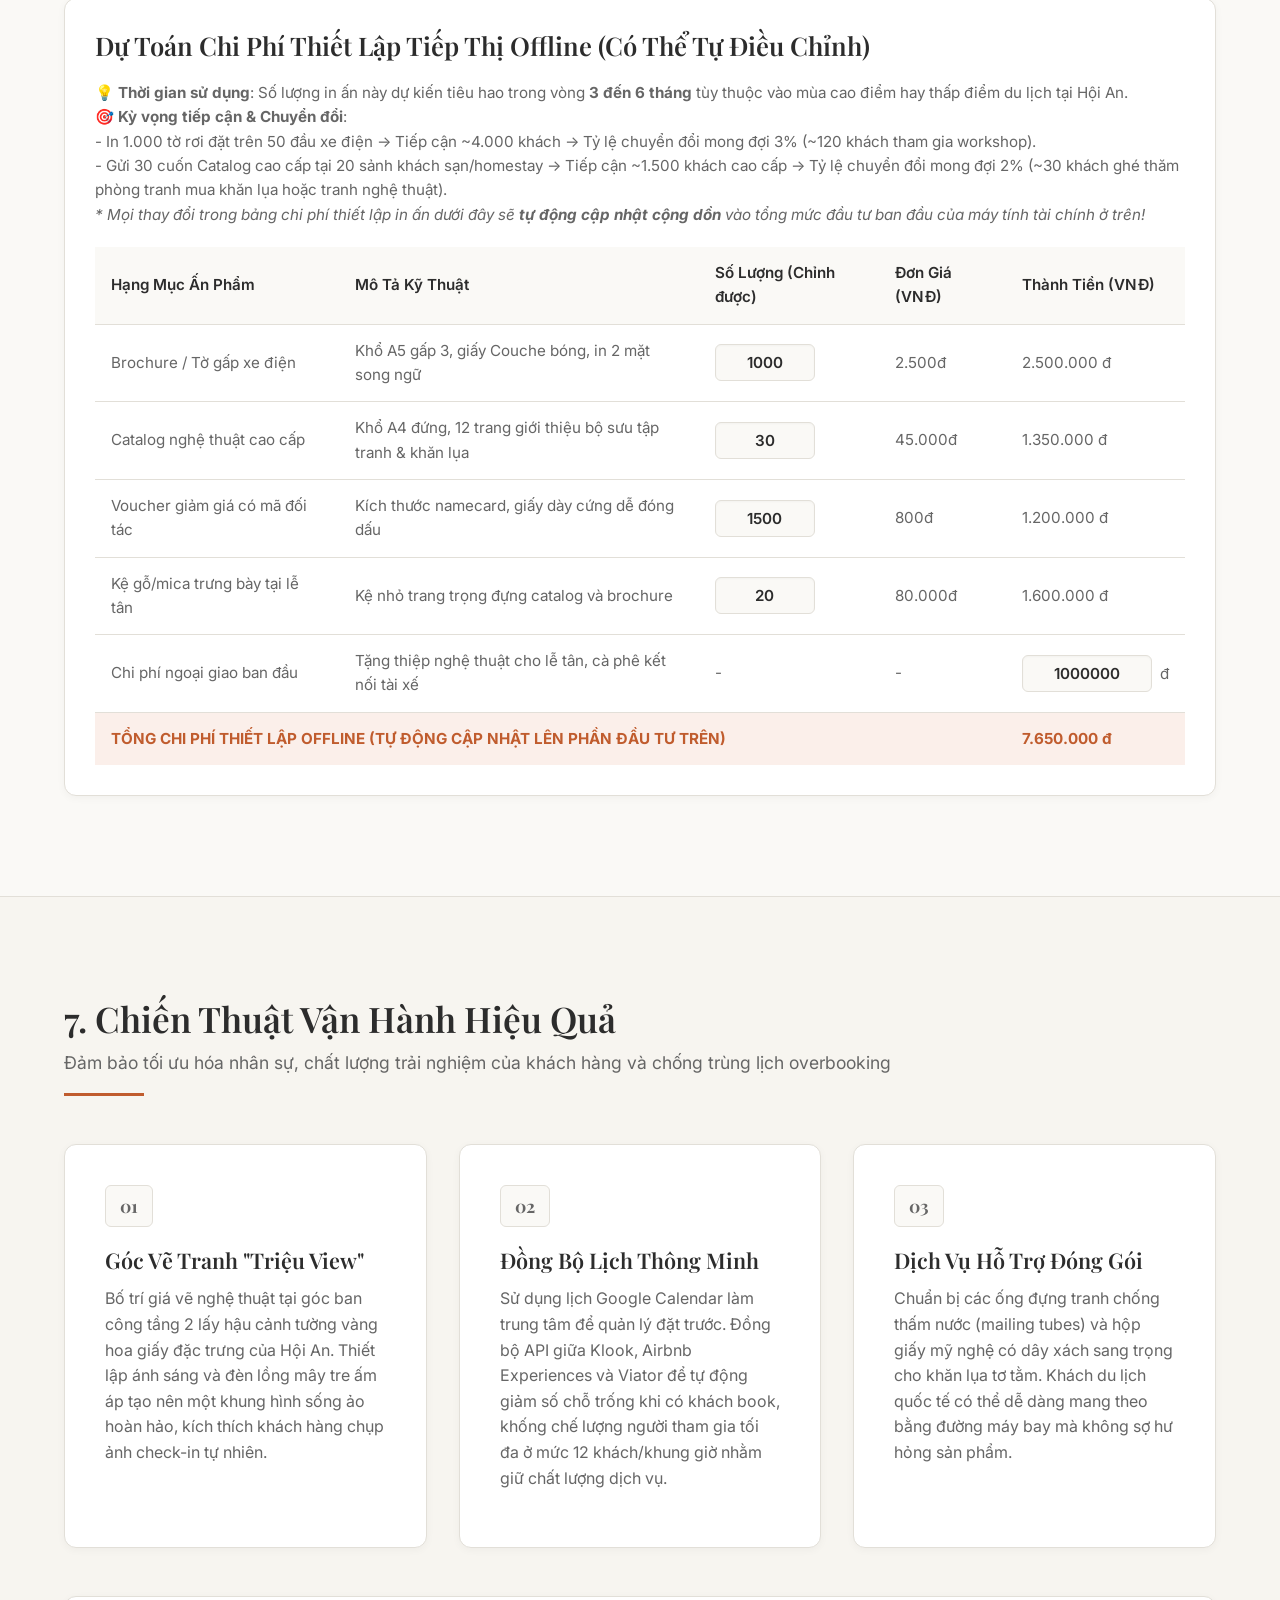
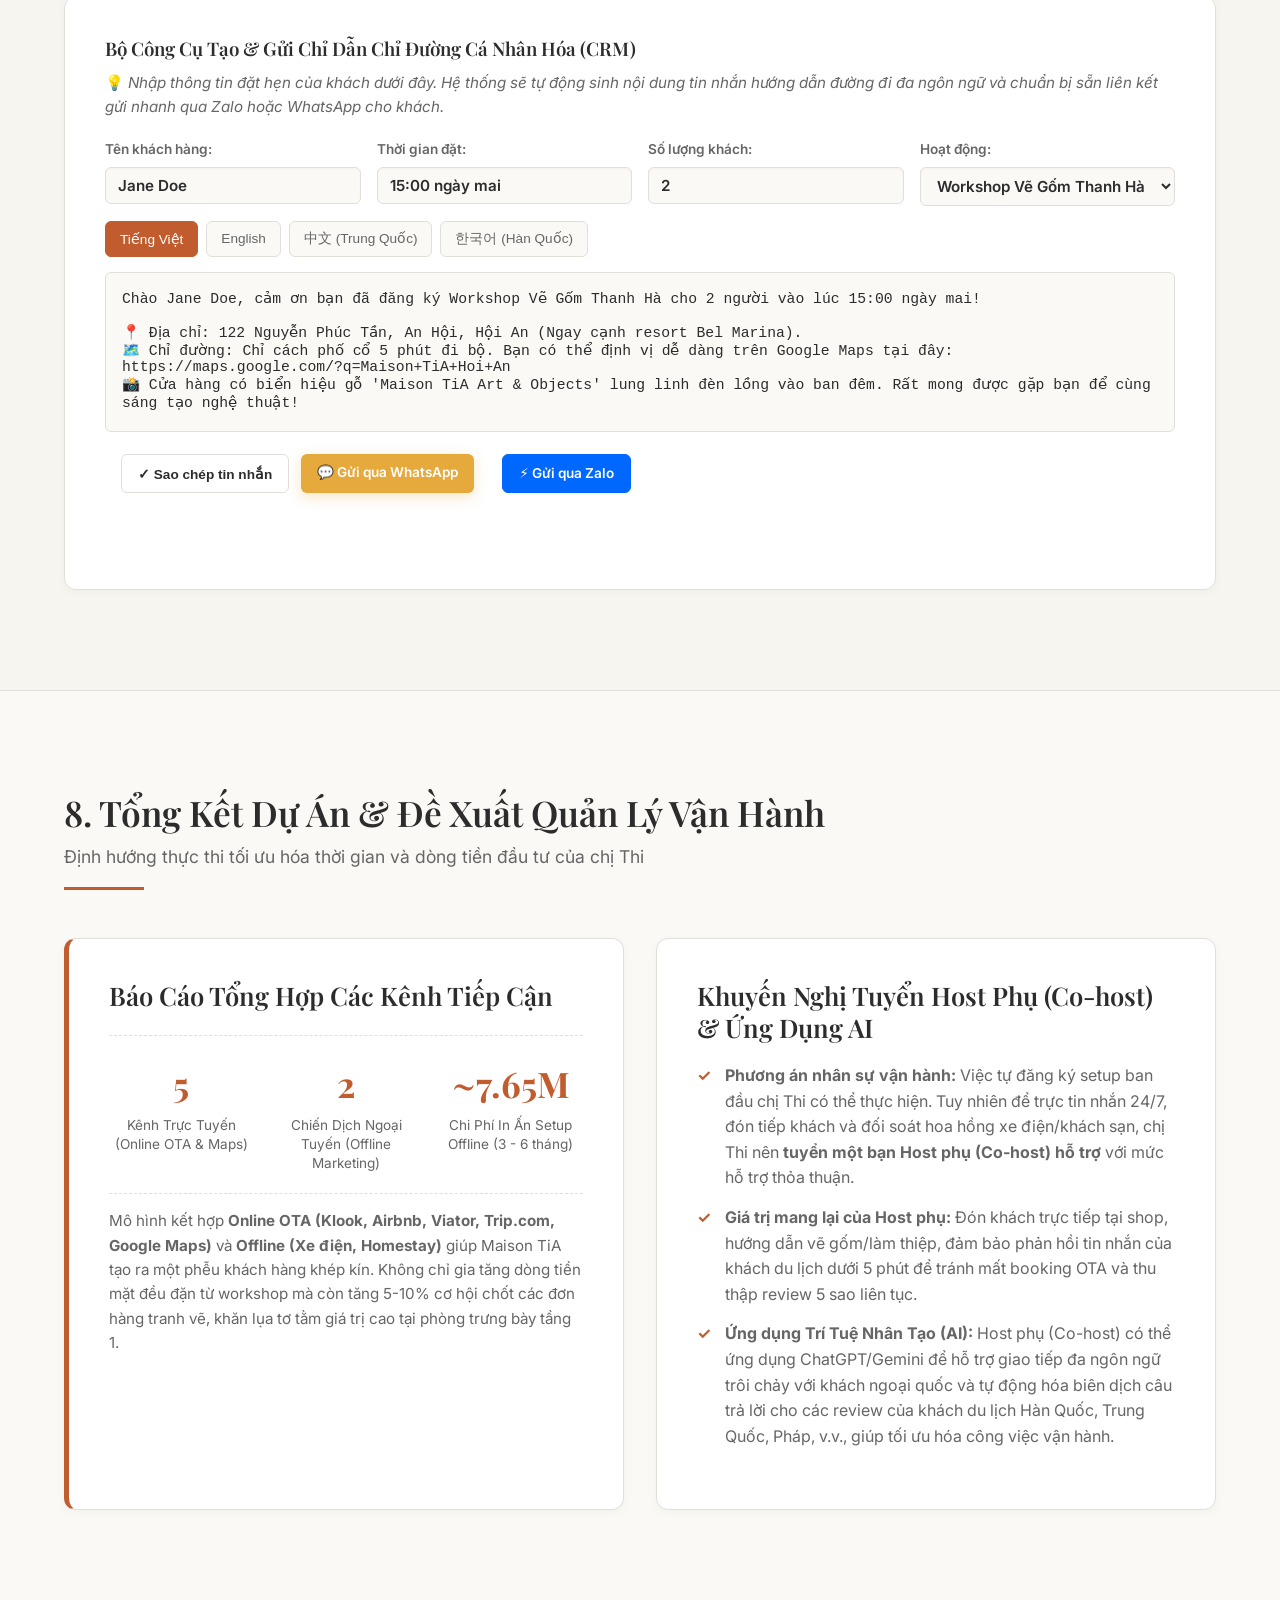
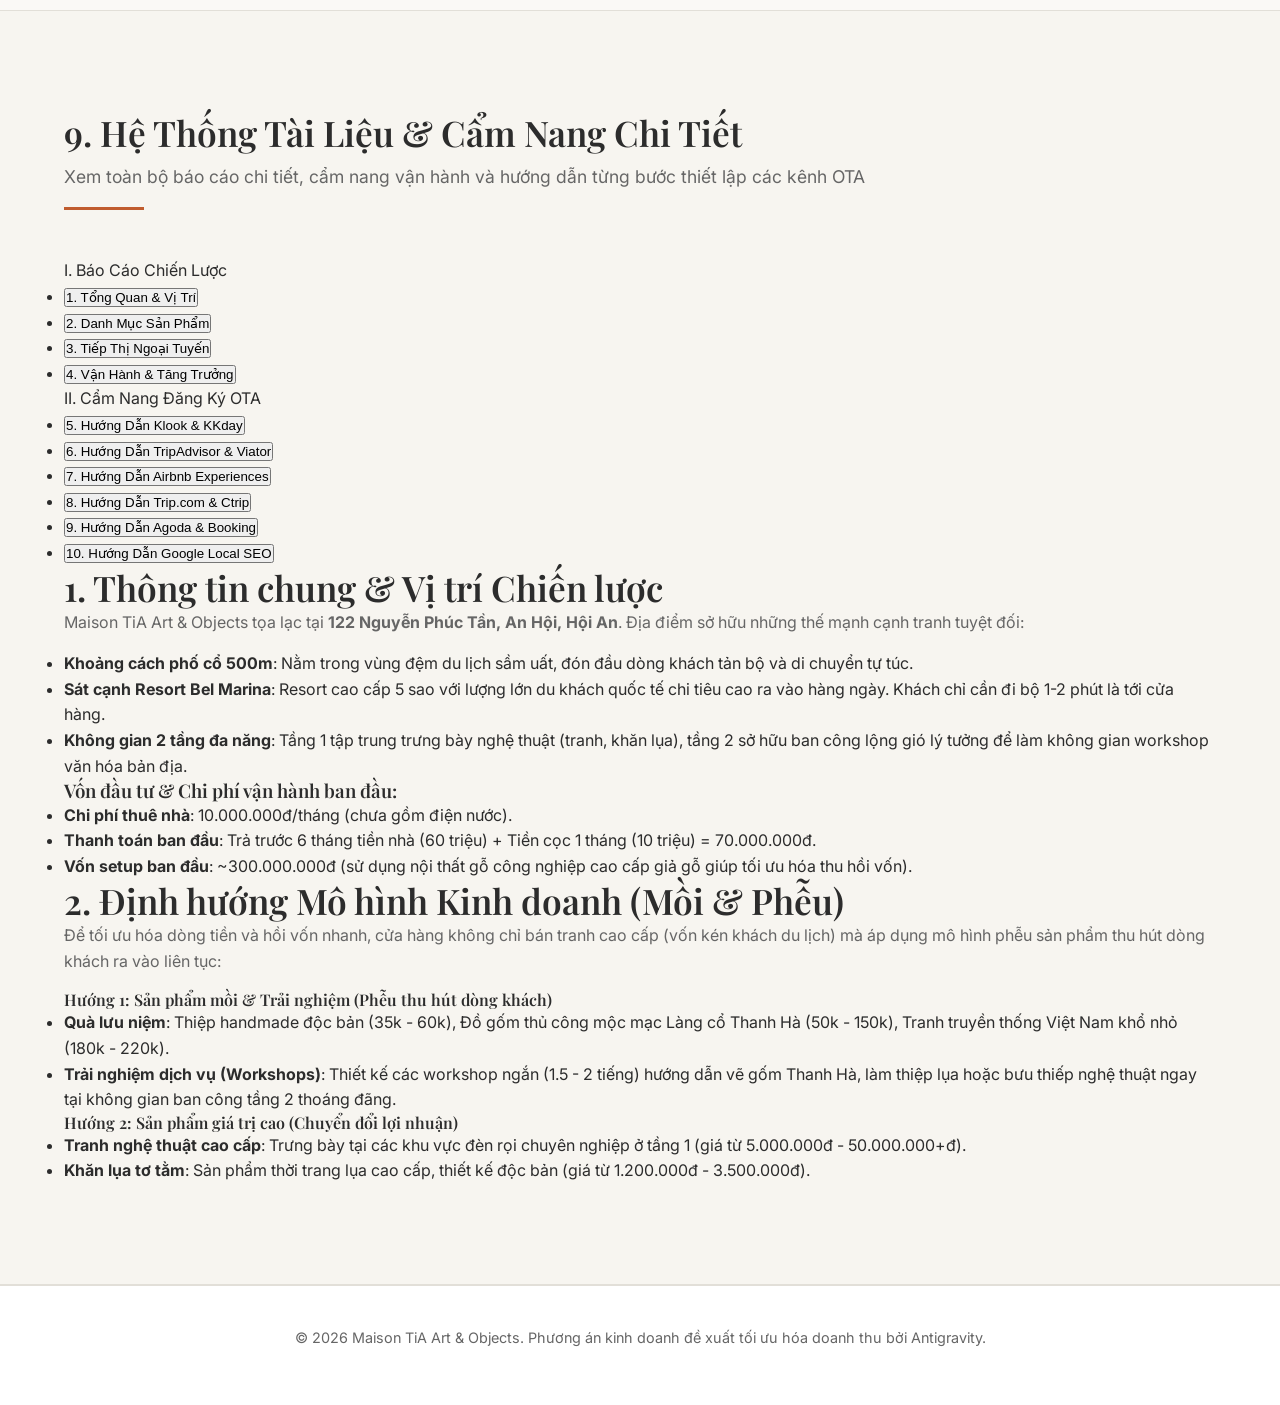
==== commit f4b4fdb4: "Add interactive documentation viewer section for strategic reports and OTA guides" ====
--- a/index.html
+++ b/index.html
@@ -669,6 +669,50 @@
         </div>
     </section>
 
+    <!-- Detailed Documentation Section -->
+    <section id="documentation" class="section documentation-section bg-light">
+        <div class="container">
+            <div class="section-header">
+                <h2>9. Hệ Thống Tài Liệu & Cẩm Nang Chi Tiết</h2>
+                <p class="section-subtitle">Xem toàn bộ báo cáo chi tiết, cẩm nang vận hành và hướng dẫn từng bước thiết lập các kênh OTA</p>
+                <div class="divider"></div>
+            </div>
+
+            <div class="docs-container">
+                <!-- Sidebar Menu -->
+                <div class="docs-sidebar">
+                    <div class="docs-group">
+                        <div class="docs-group-title">I. Báo Cáo Chiến Lược</div>
+                        <ul class="docs-list">
+                            <li><button class="docs-item active" onclick="loadDoc(event, 'business_info')">1. Tổng Quan & Vị Trí</button></li>
+                            <li><button class="docs-item" onclick="loadDoc(event, 'products_and_pricing')">2. Danh Mục Sản Phẩm</button></li>
+                            <li><button class="docs-item" onclick="loadDoc(event, 'offline_marketing')">3. Tiếp Thị Ngoại Tuyến</button></li>
+                            <li><button class="docs-item" onclick="loadDoc(event, 'growth_and_operations')">4. Vận Hành & Tăng Trưởng</button></li>
+                        </ul>
+                    </div>
+                    <div class="docs-group">
+                        <div class="docs-group-title">II. Cẩm Nang Đăng Ký OTA</div>
+                        <ul class="docs-list">
+                            <li><button class="docs-item" onclick="loadDoc(event, 'klook')">5. Hướng Dẫn Klook & KKday</button></li>
+                            <li><button class="docs-item" onclick="loadDoc(event, 'tripadvisor')">6. Hướng Dẫn TripAdvisor & Viator</button></li>
+                            <li><button class="docs-item" onclick="loadDoc(event, 'airbnb')">7. Hướng Dẫn Airbnb Experiences</button></li>
+                            <li><button class="docs-item" onclick="loadDoc(event, 'tripcom')">8. Hướng Dẫn Trip.com & Ctrip</button></li>
+                            <li><button class="docs-item" onclick="loadDoc(event, 'agoda')">9. Hướng Dẫn Agoda & Booking</button></li>
+                            <li><button class="docs-item" onclick="loadDoc(event, 'google_seo')">10. Hướng Dẫn Google Local SEO</button></li>
+                        </ul>
+                    </div>
+                </div>
+
+                <!-- Content Viewer -->
+                <div class="docs-viewer">
+                    <div id="docs-content" class="docs-paper">
+                        <!-- Content injected by JS -->
+                    </div>
+                </div>
+            </div>
+        </div>
+    </section>
+
     <!-- Footer -->
     <footer class="footer">
         <div class="container text-center">
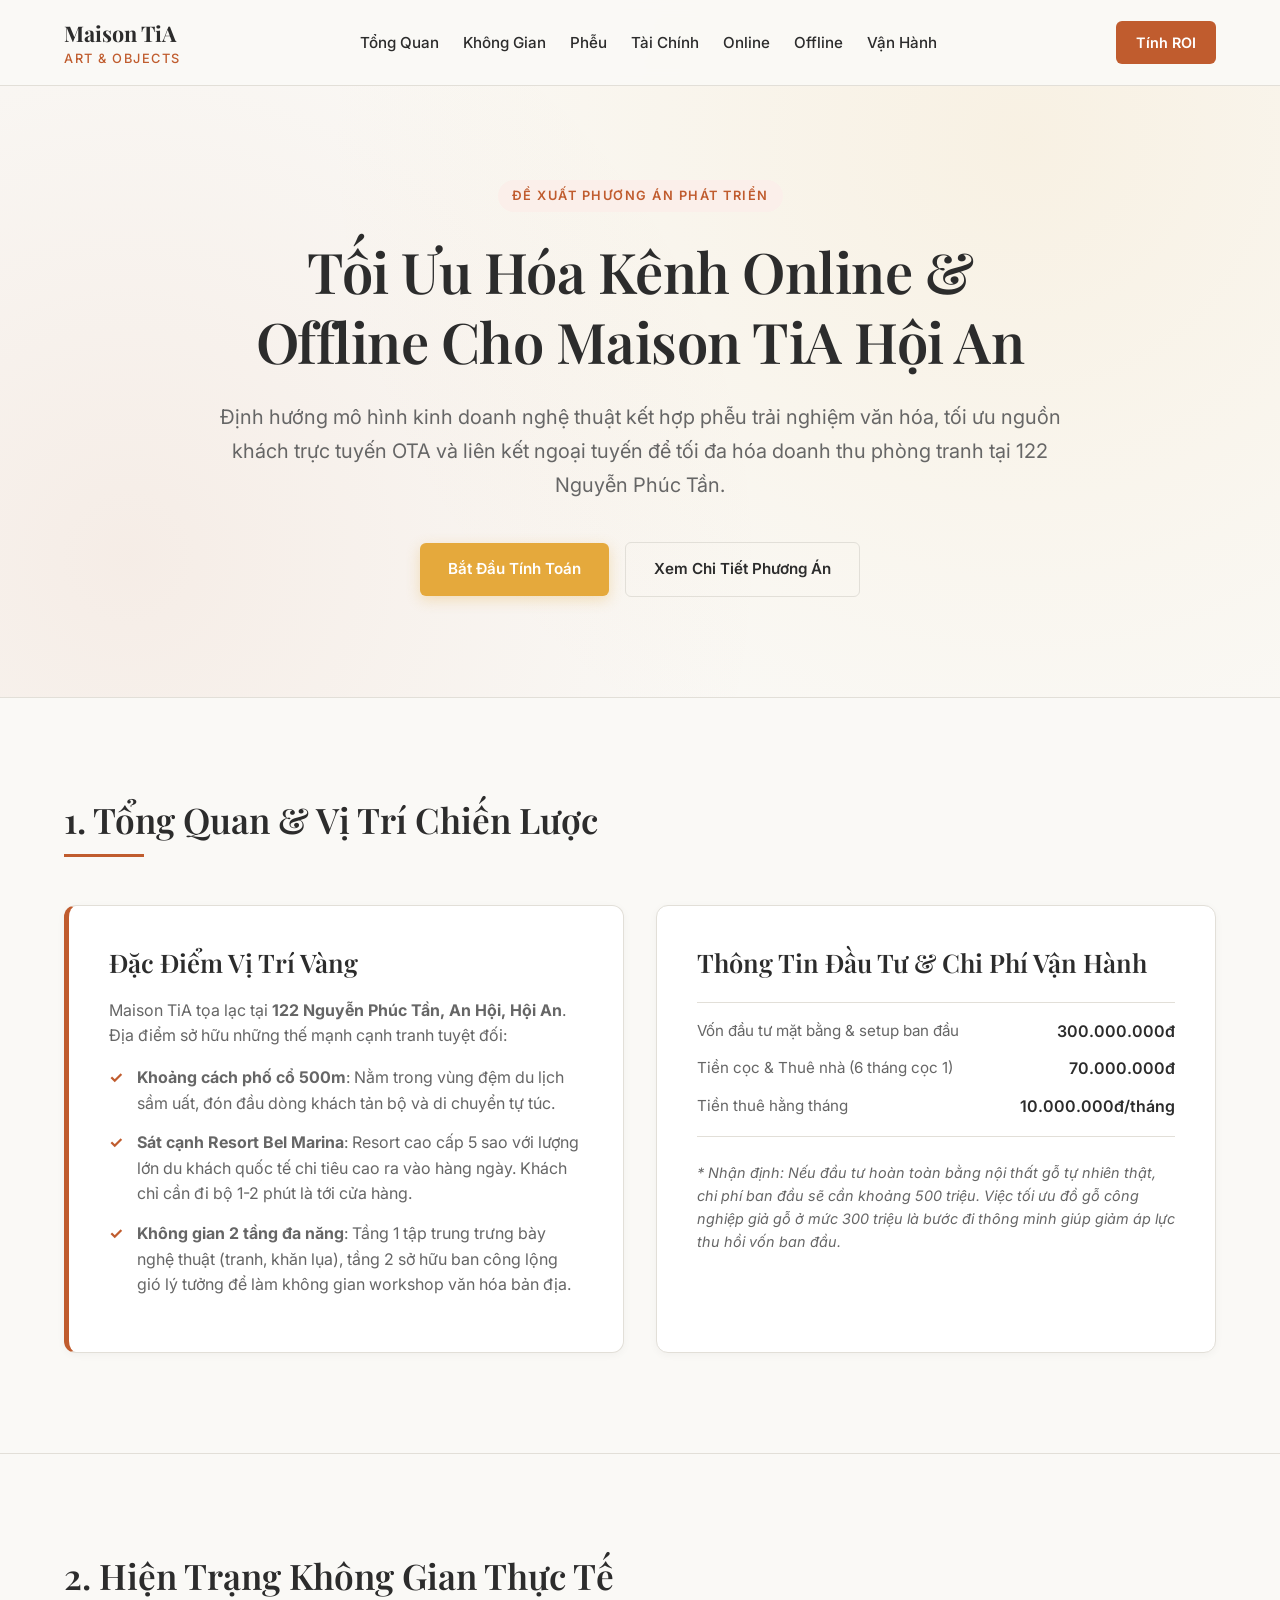
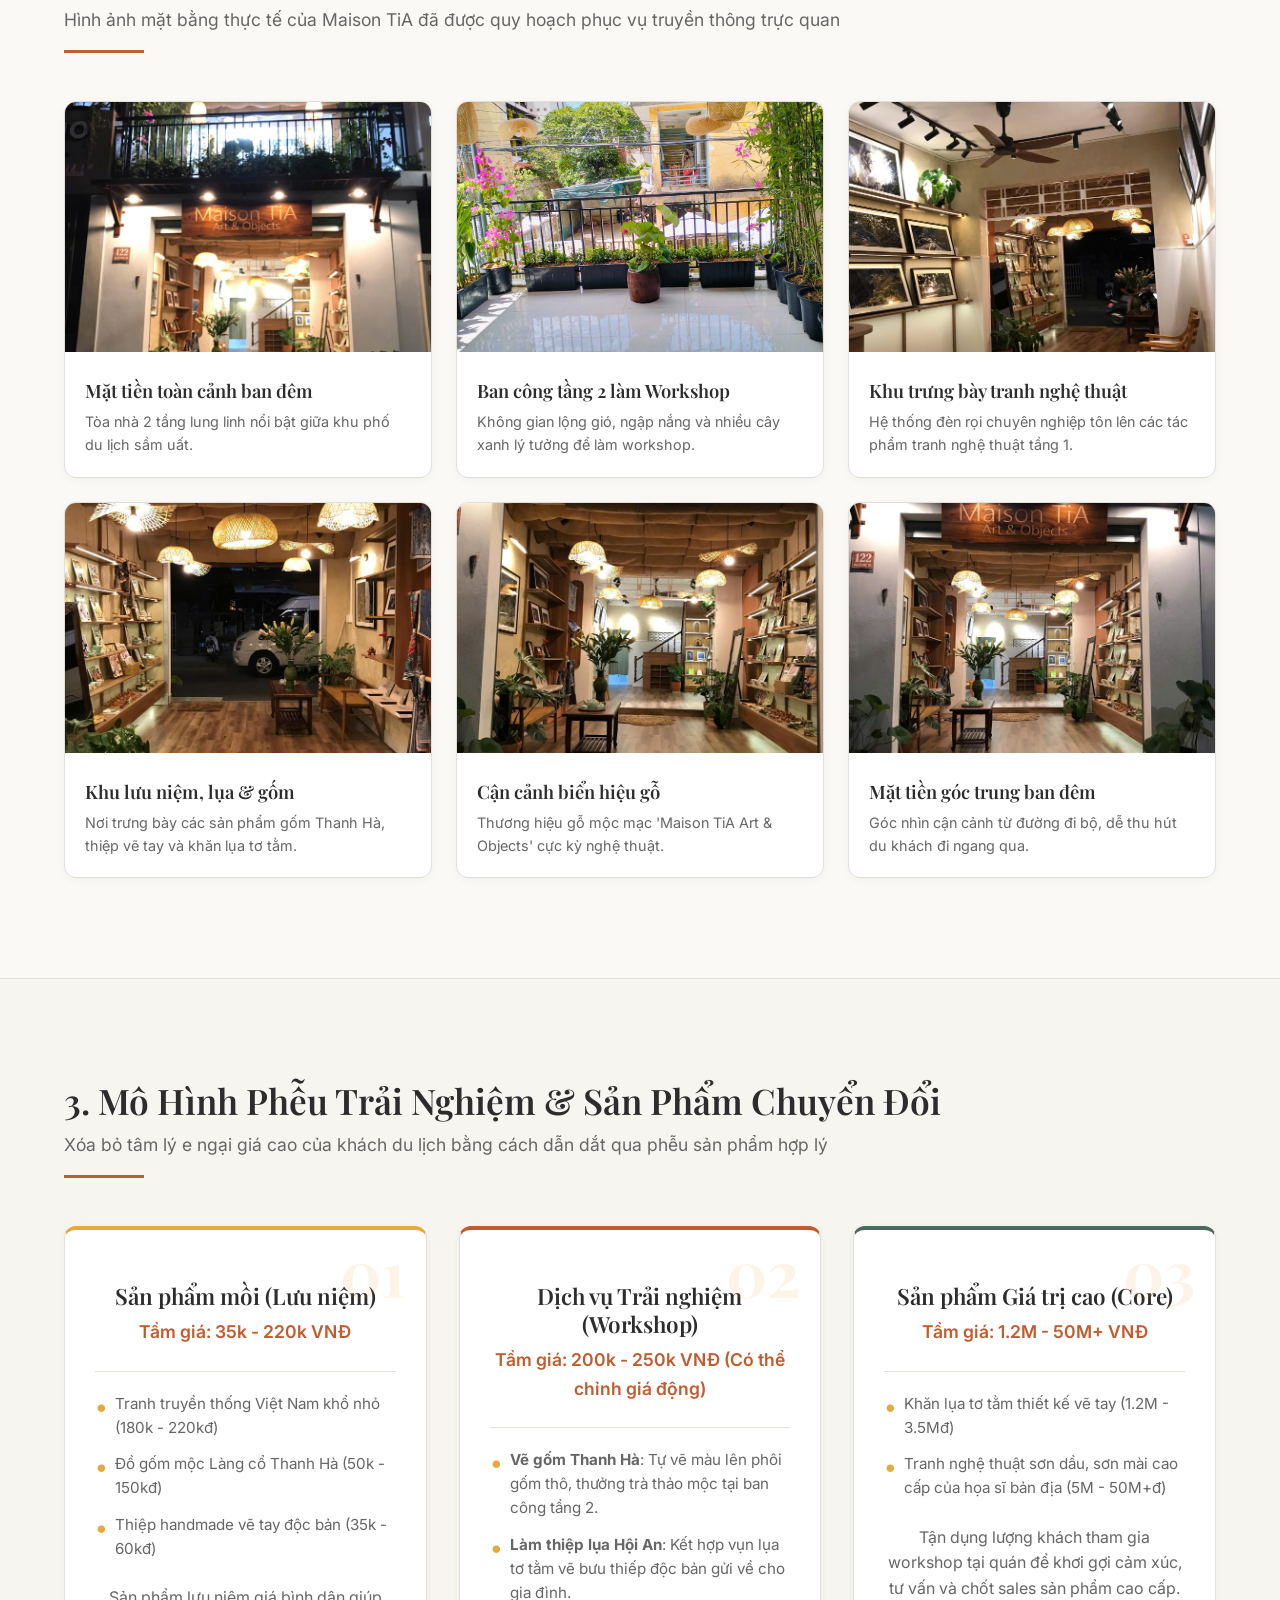
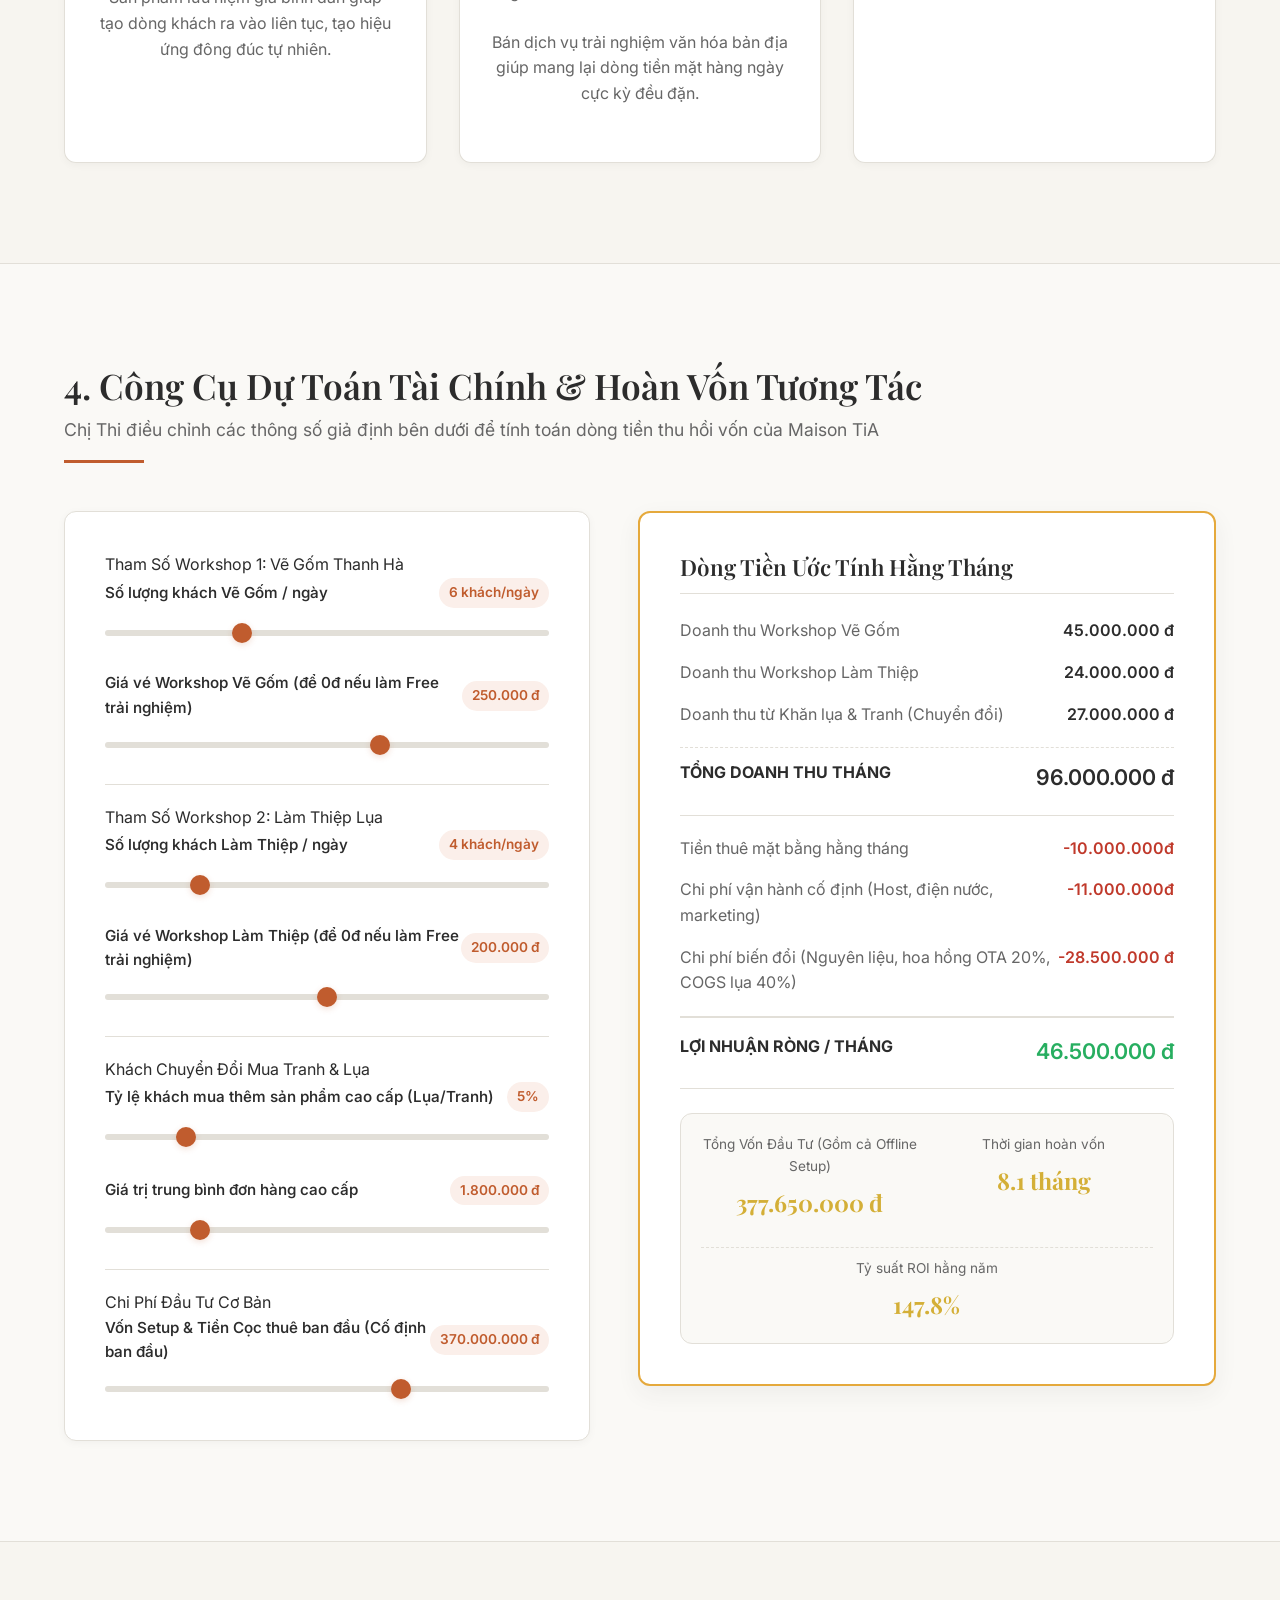
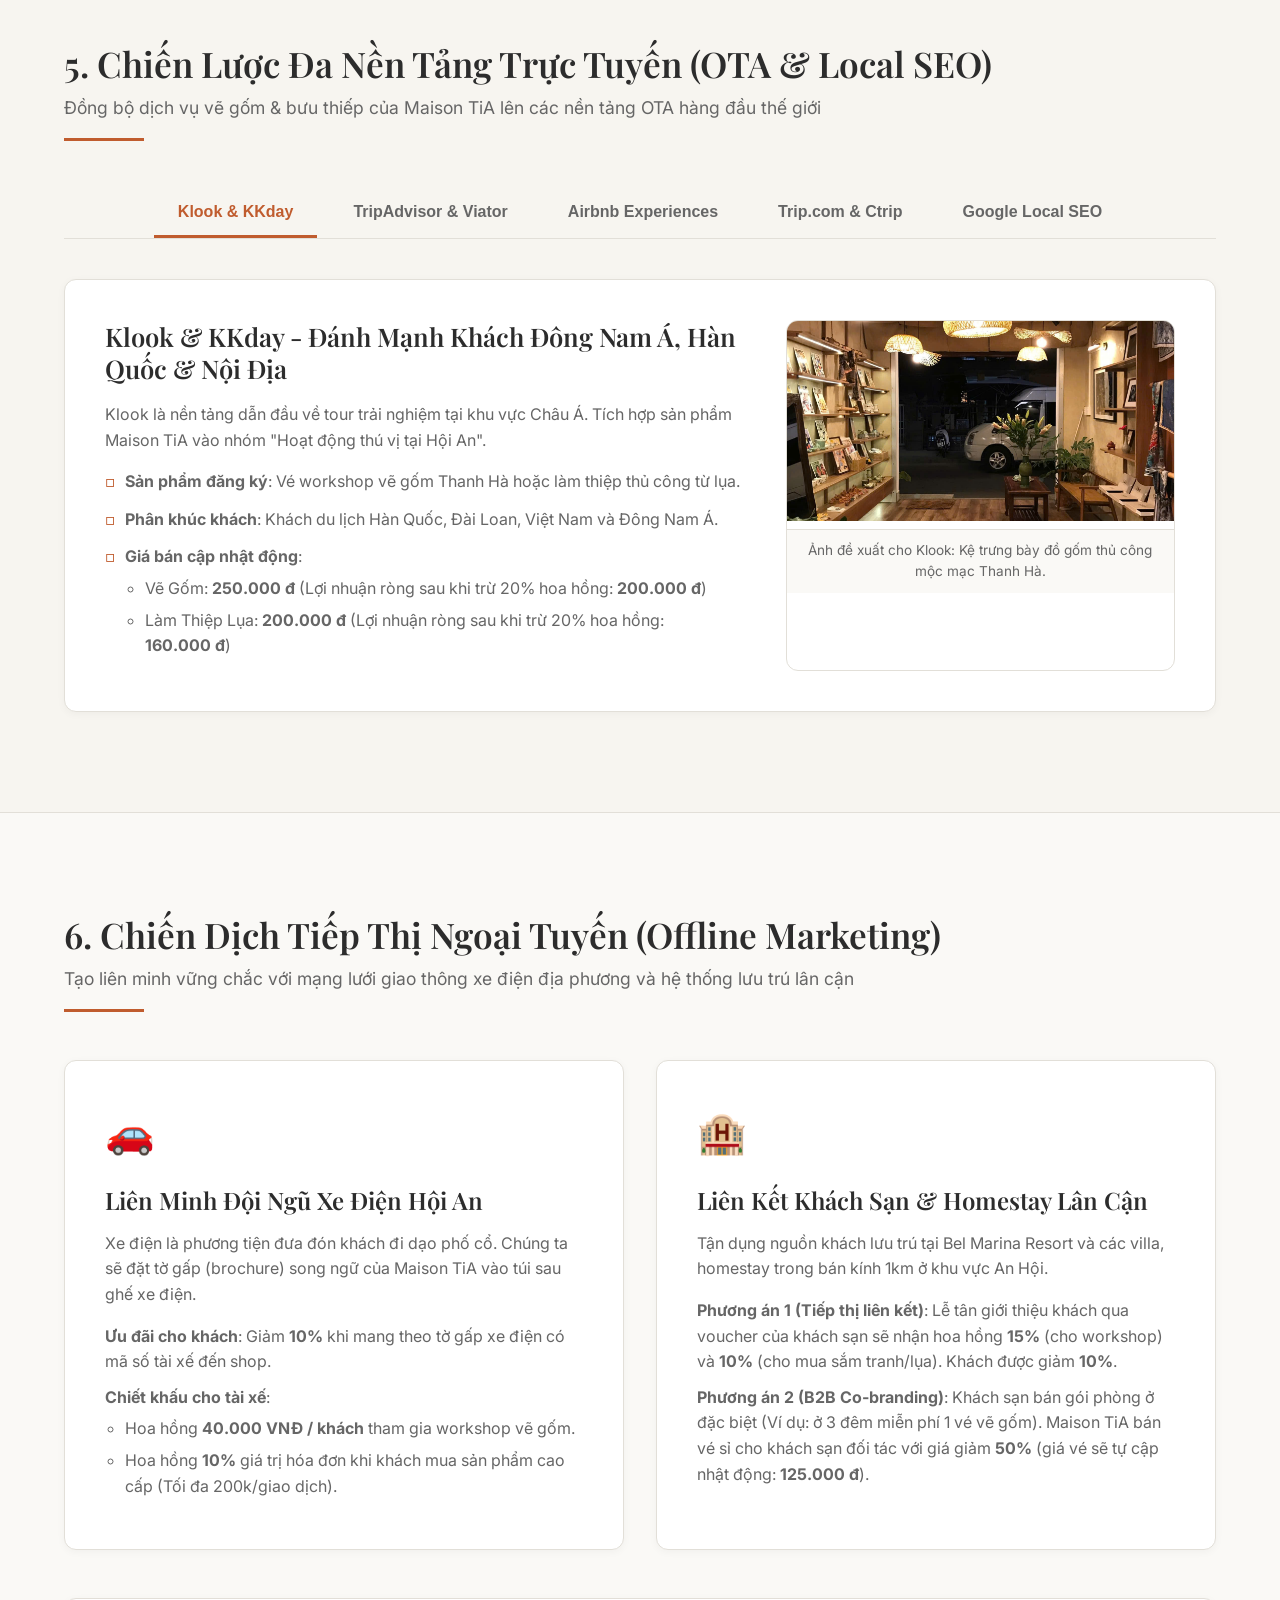
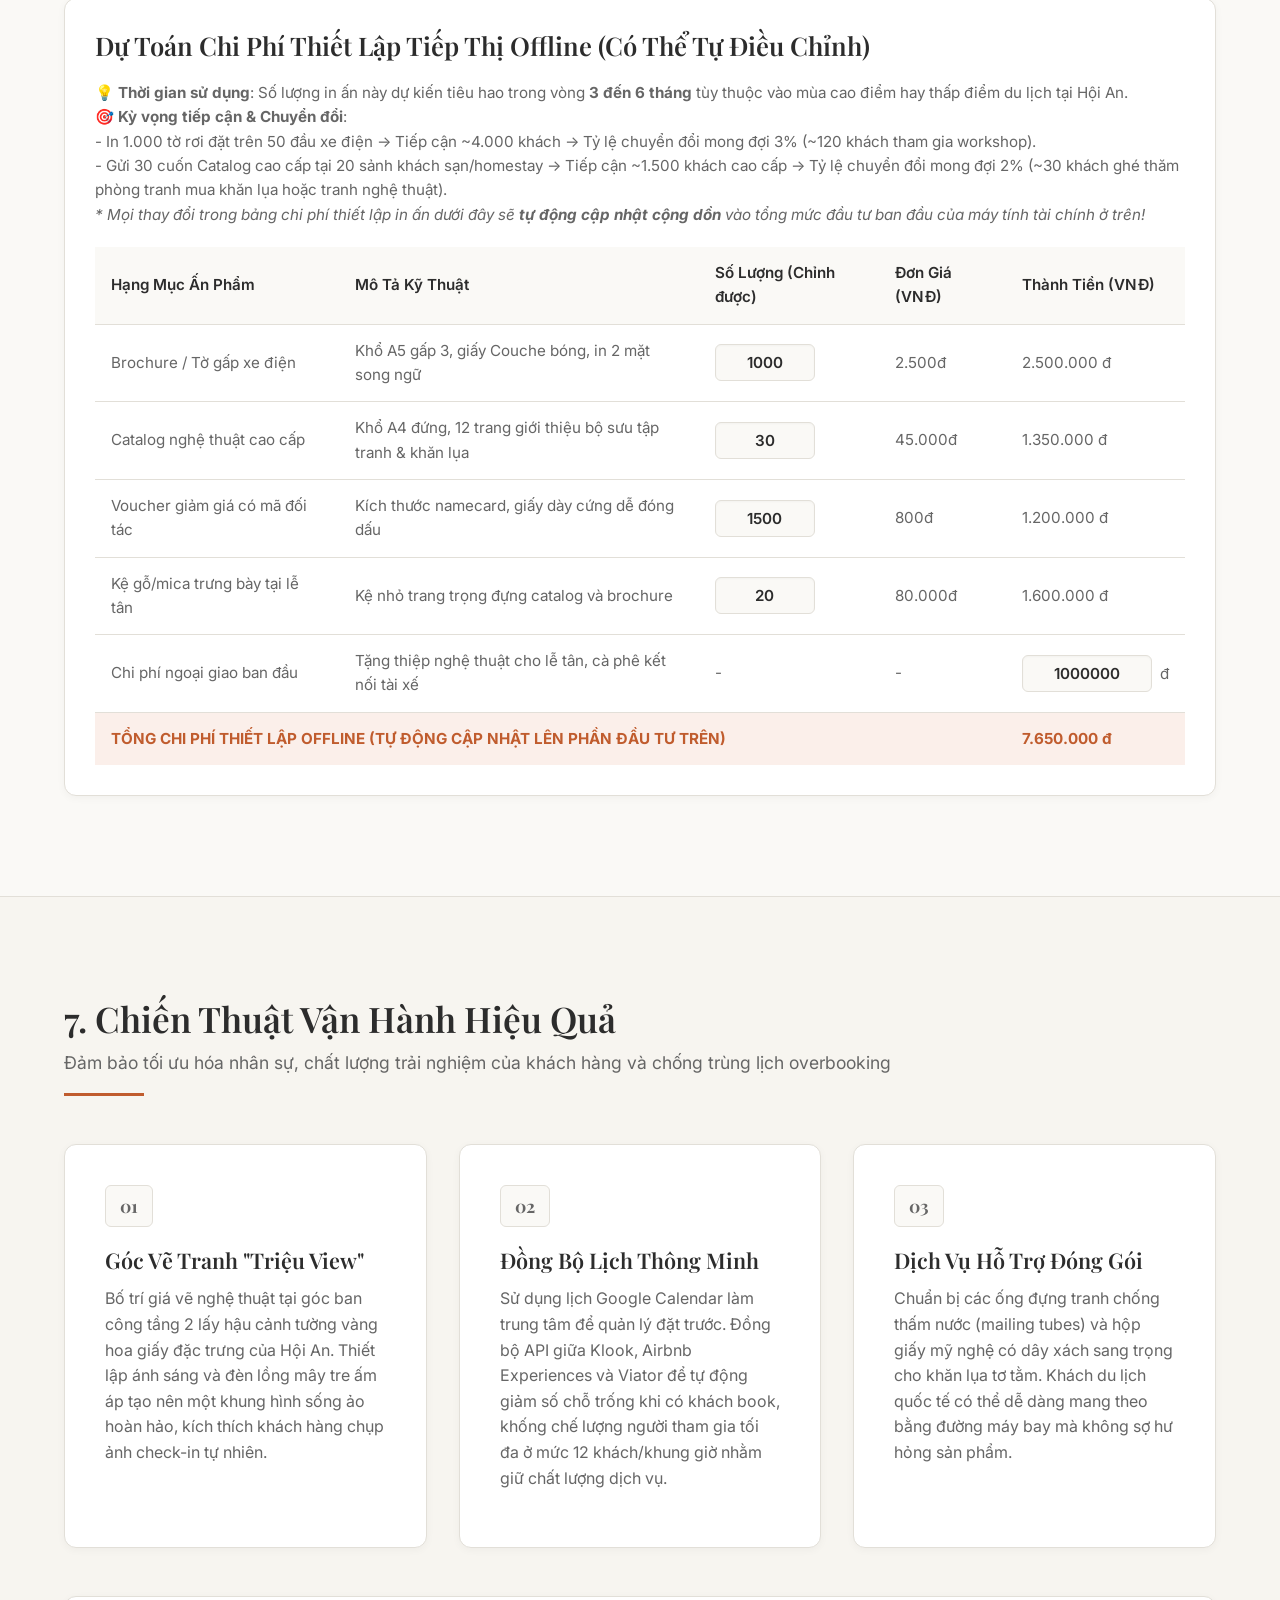
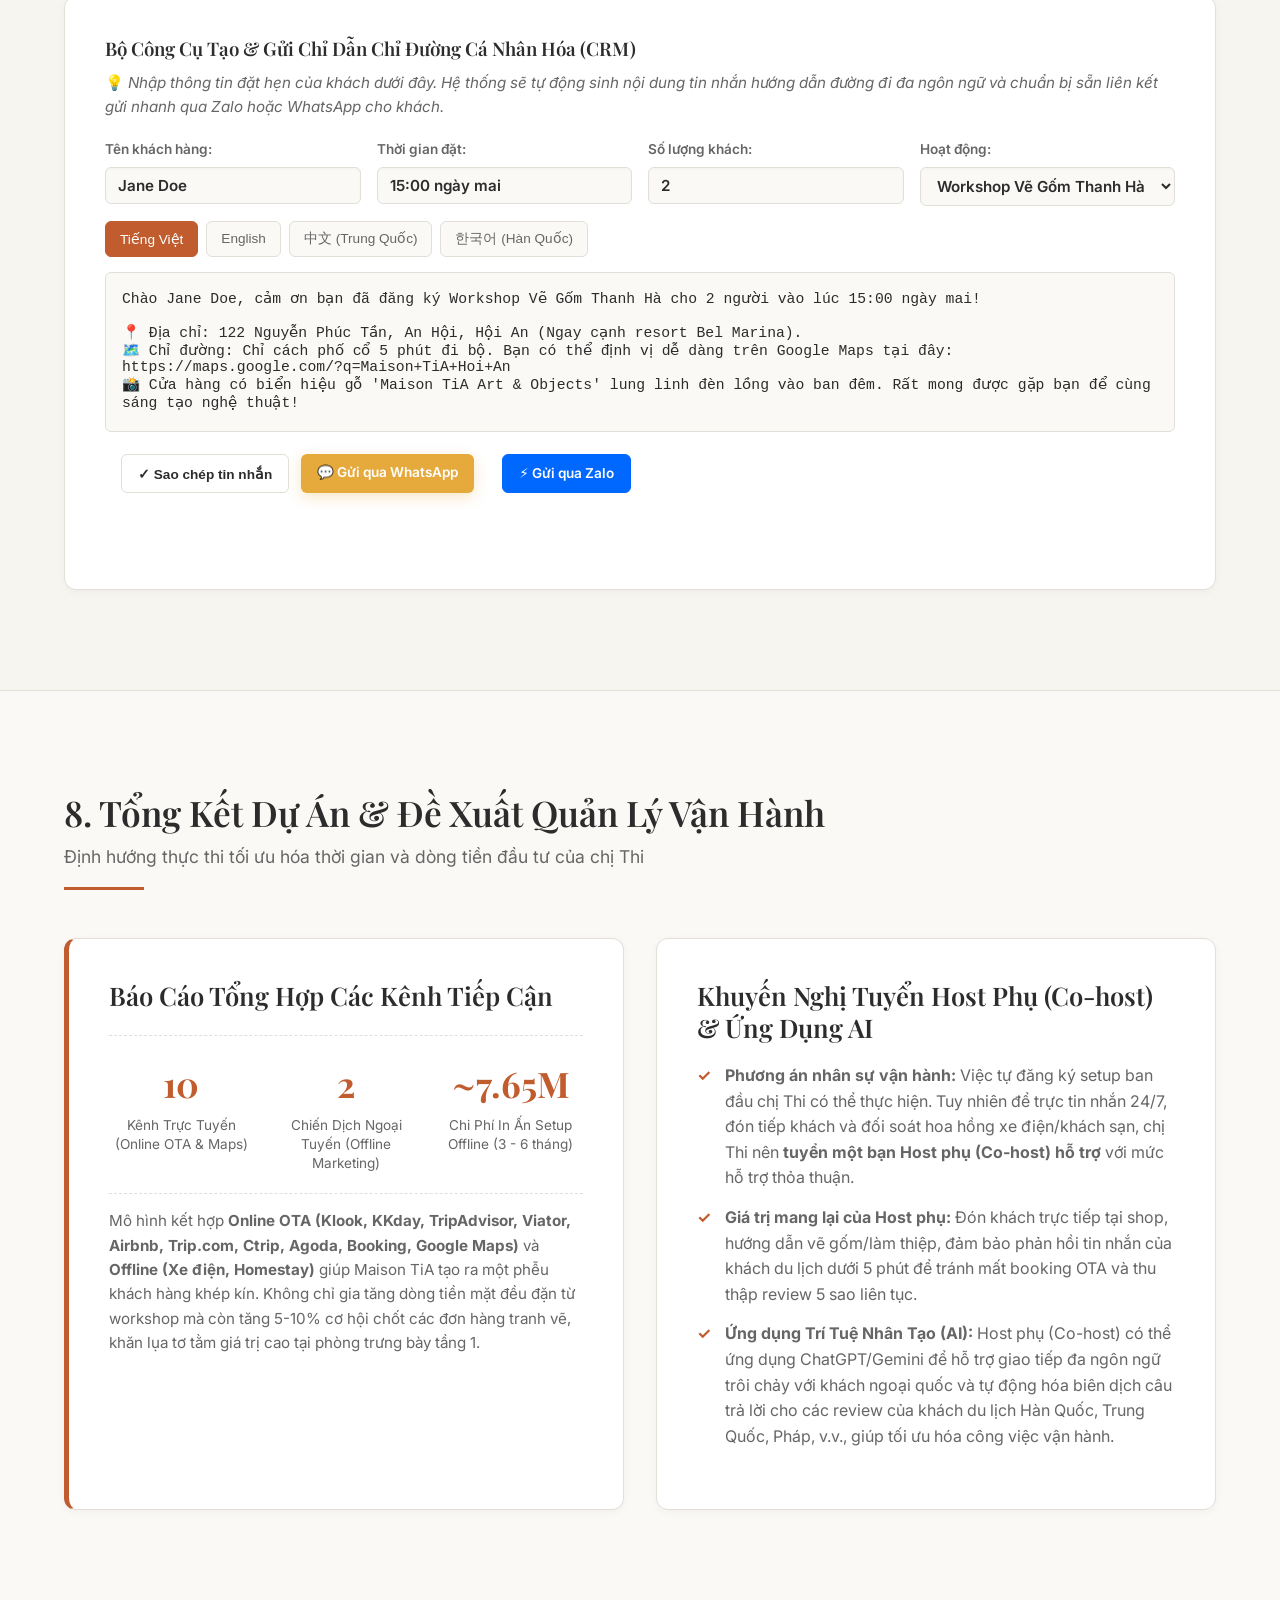
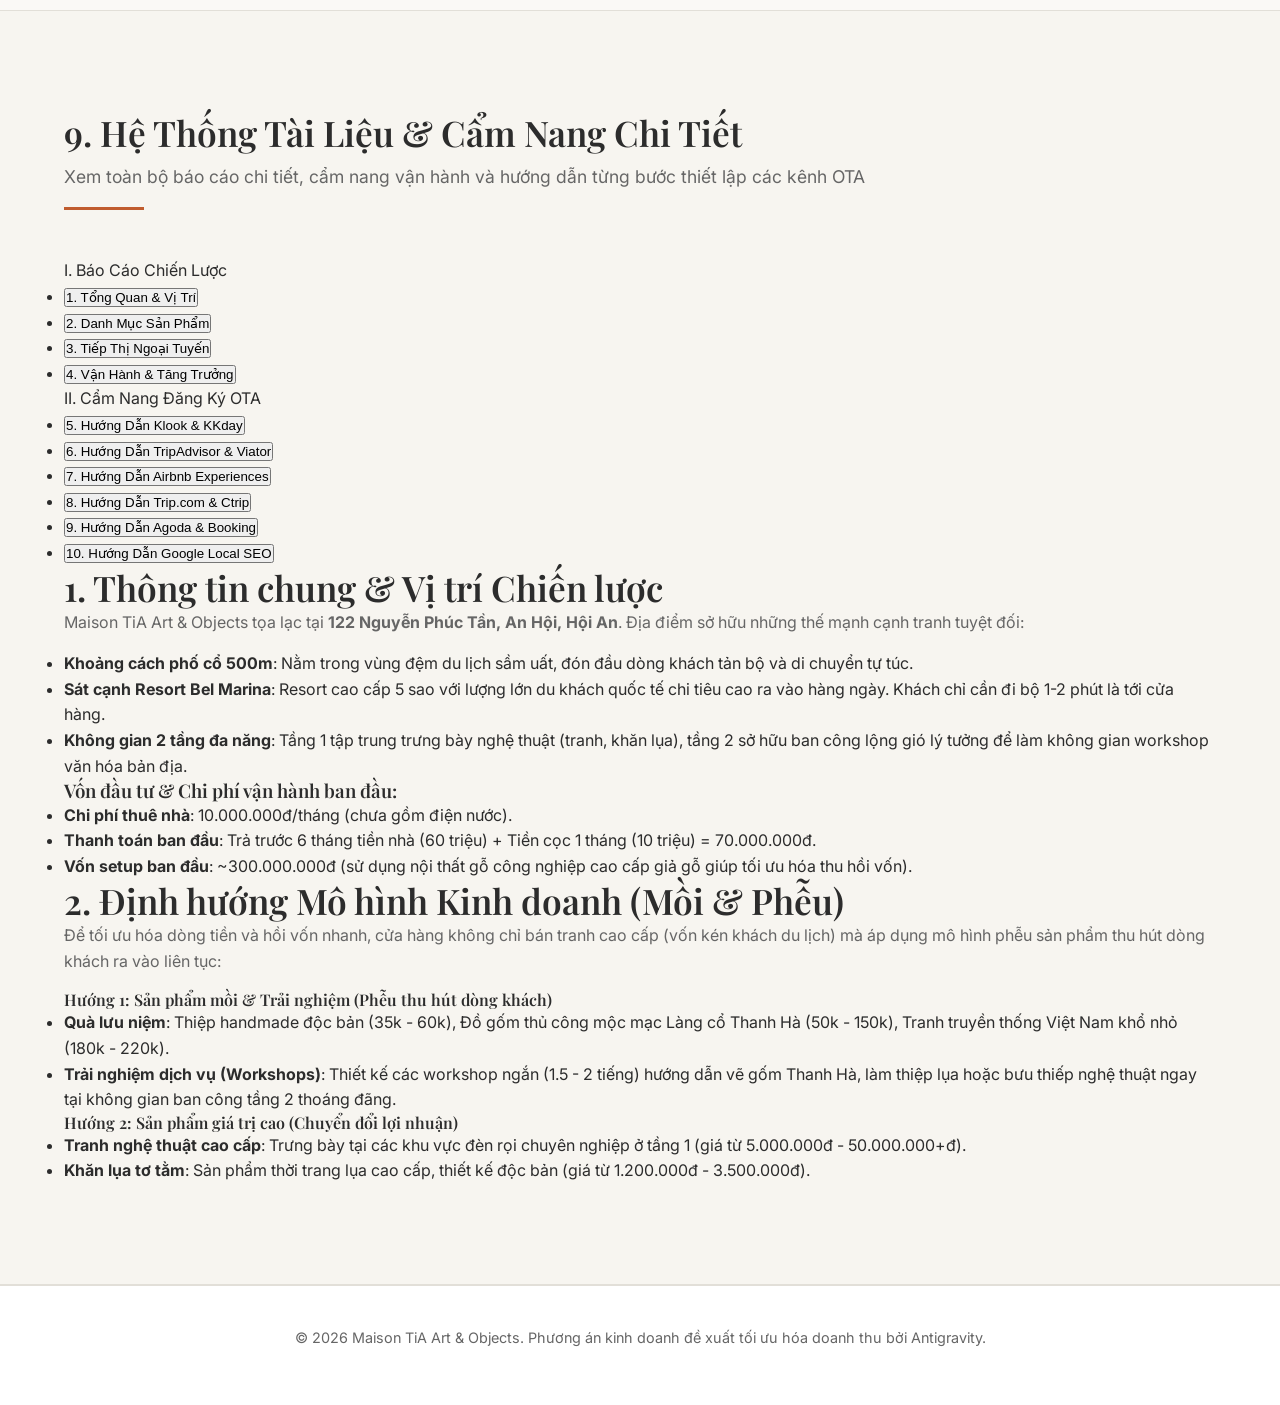
==== commit 02711682: "Update online channel count to 10 across index.html and documents" ====
--- a/index.html
+++ b/index.html
@@ -640,7 +640,7 @@
                     <h3>Báo Cáo Tổng Hợp Các Kênh Tiếp Cận</h3>
                     <div class="summary-stats">
                         <div class="stat-item">
-                            <span class="stat-num">5</span>
+                            <span class="stat-num">10</span>
                             <span class="stat-text">Kênh Trực Tuyến (Online OTA & Maps)</span>
                         </div>
                         <div class="stat-item">
@@ -653,7 +653,7 @@
                         </div>
                     </div>
                     <p style="margin-top: 15px; font-size: 0.95rem; line-height: 1.6;">
-                        Mô hình kết hợp <strong>Online OTA (Klook, Airbnb, Viator, Trip.com, Google Maps)</strong> và <strong>Offline (Xe điện, Homestay)</strong> giúp Maison TiA tạo ra một phễu khách hàng khép kín. Không chỉ gia tăng dòng tiền mặt đều đặn từ workshop mà còn tăng 5-10% cơ hội chốt các đơn hàng tranh vẽ, khăn lụa tơ tằm giá trị cao tại phòng trưng bày tầng 1.
+                        Mô hình kết hợp <strong>Online OTA (Klook, KKday, TripAdvisor, Viator, Airbnb, Trip.com, Ctrip, Agoda, Booking, Google Maps)</strong> và <strong>Offline (Xe điện, Homestay)</strong> giúp Maison TiA tạo ra một phễu khách hàng khép kín. Không chỉ gia tăng dòng tiền mặt đều đặn từ workshop mà còn tăng 5-10% cơ hội chốt các đơn hàng tranh vẽ, khăn lụa tơ tằm giá trị cao tại phòng trưng bày tầng 1.
                     </p>
                 </div>
 
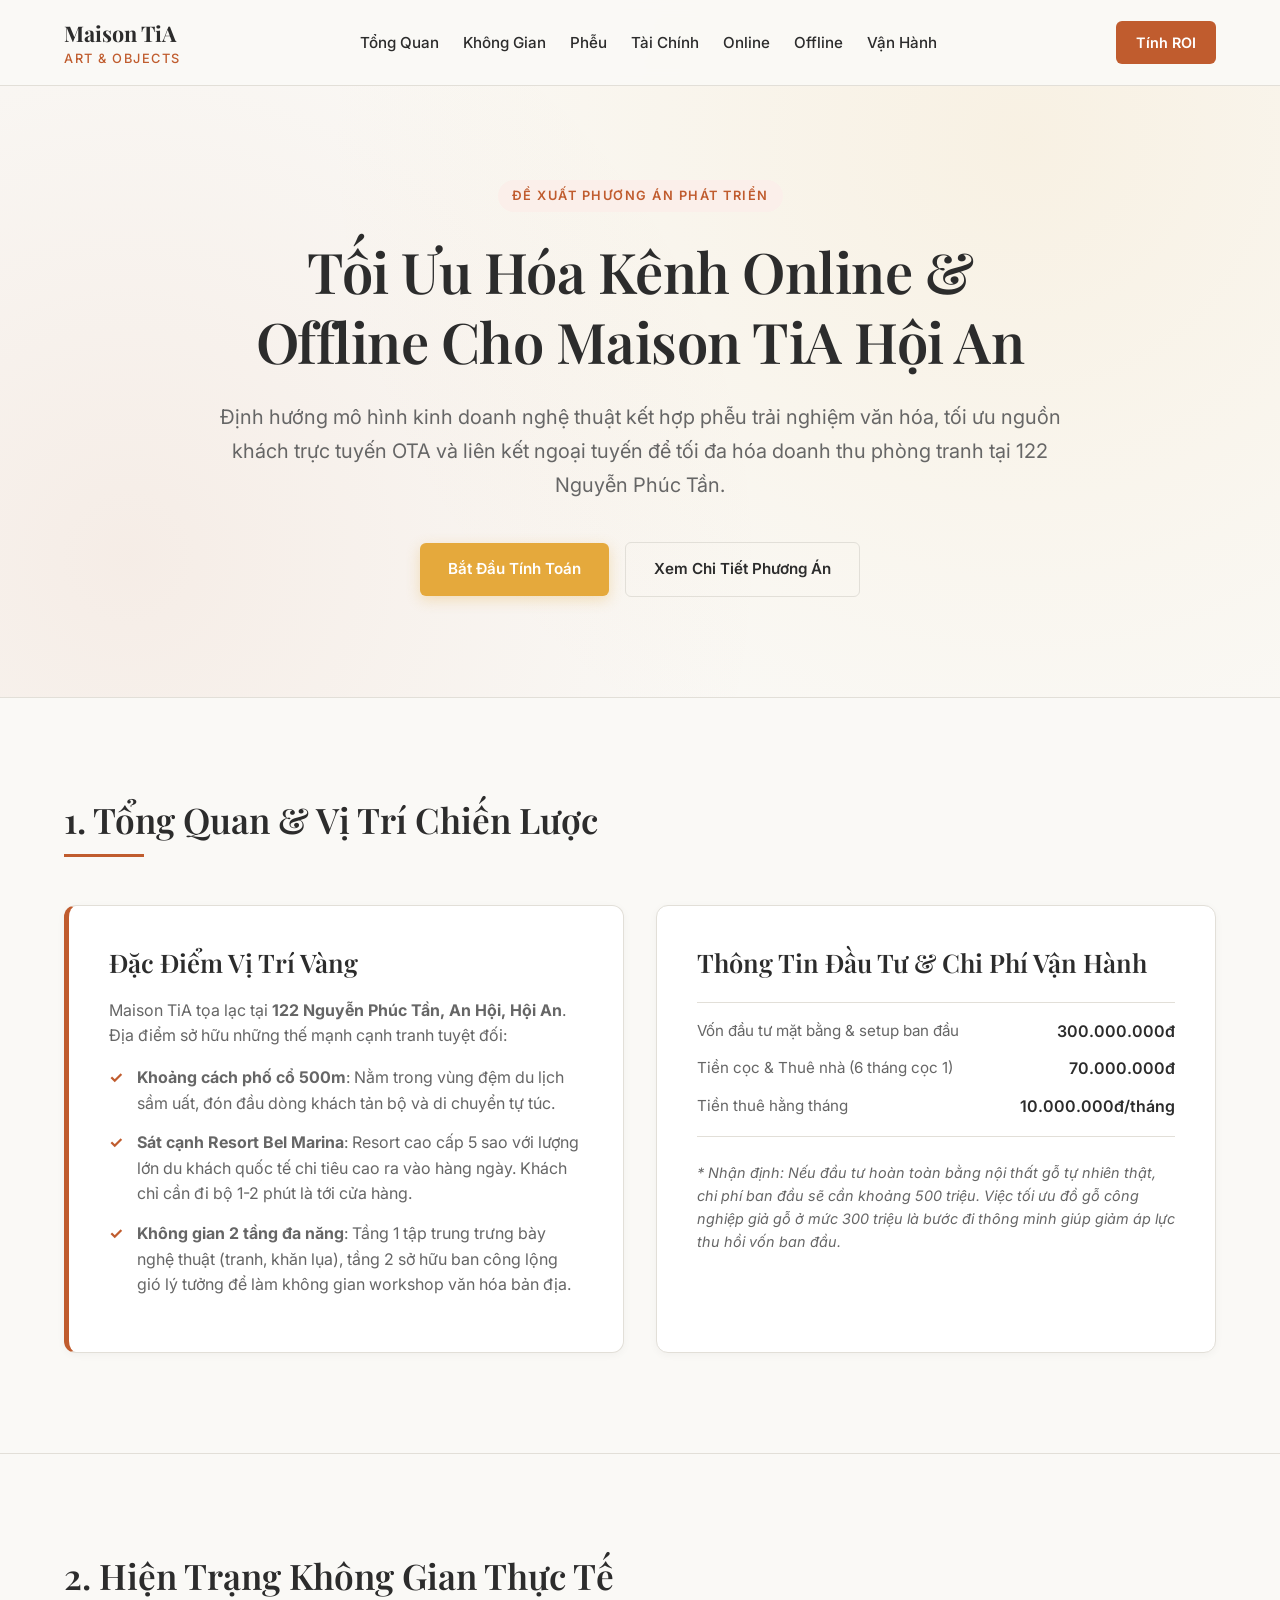
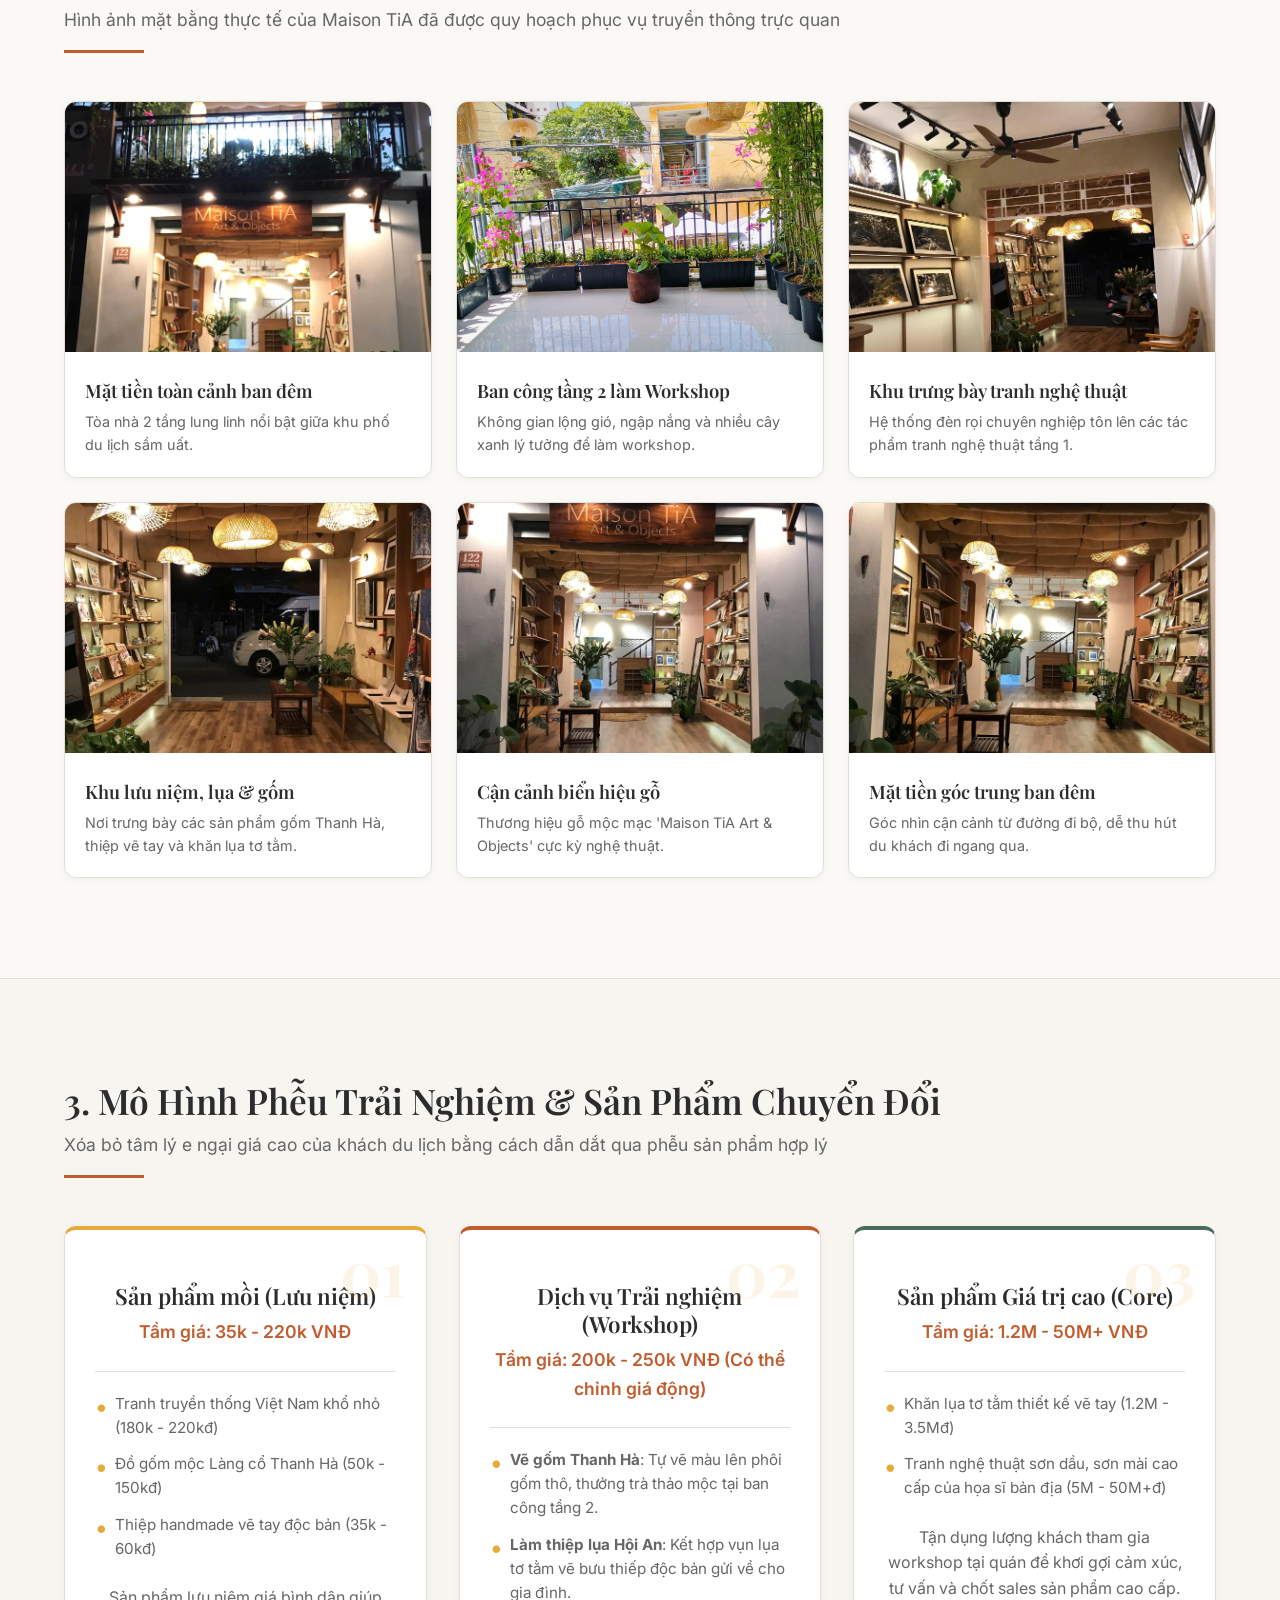
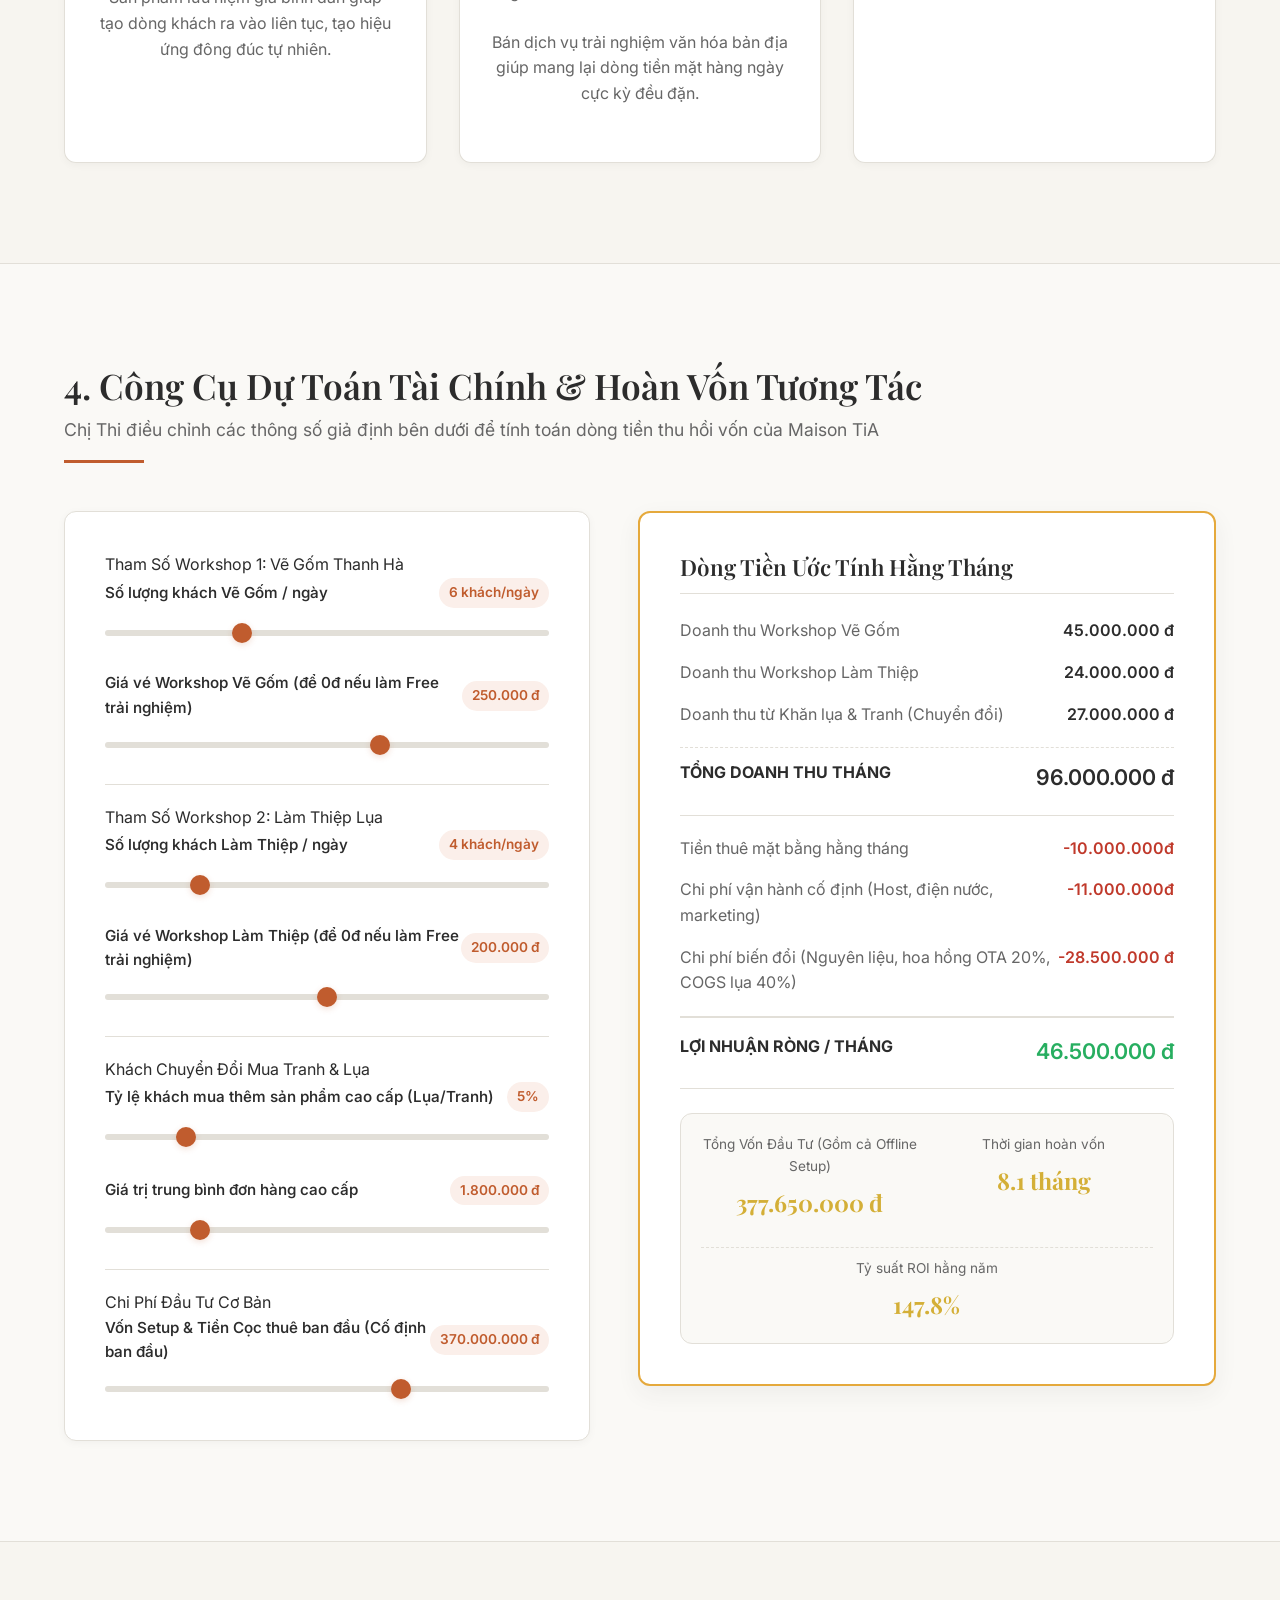
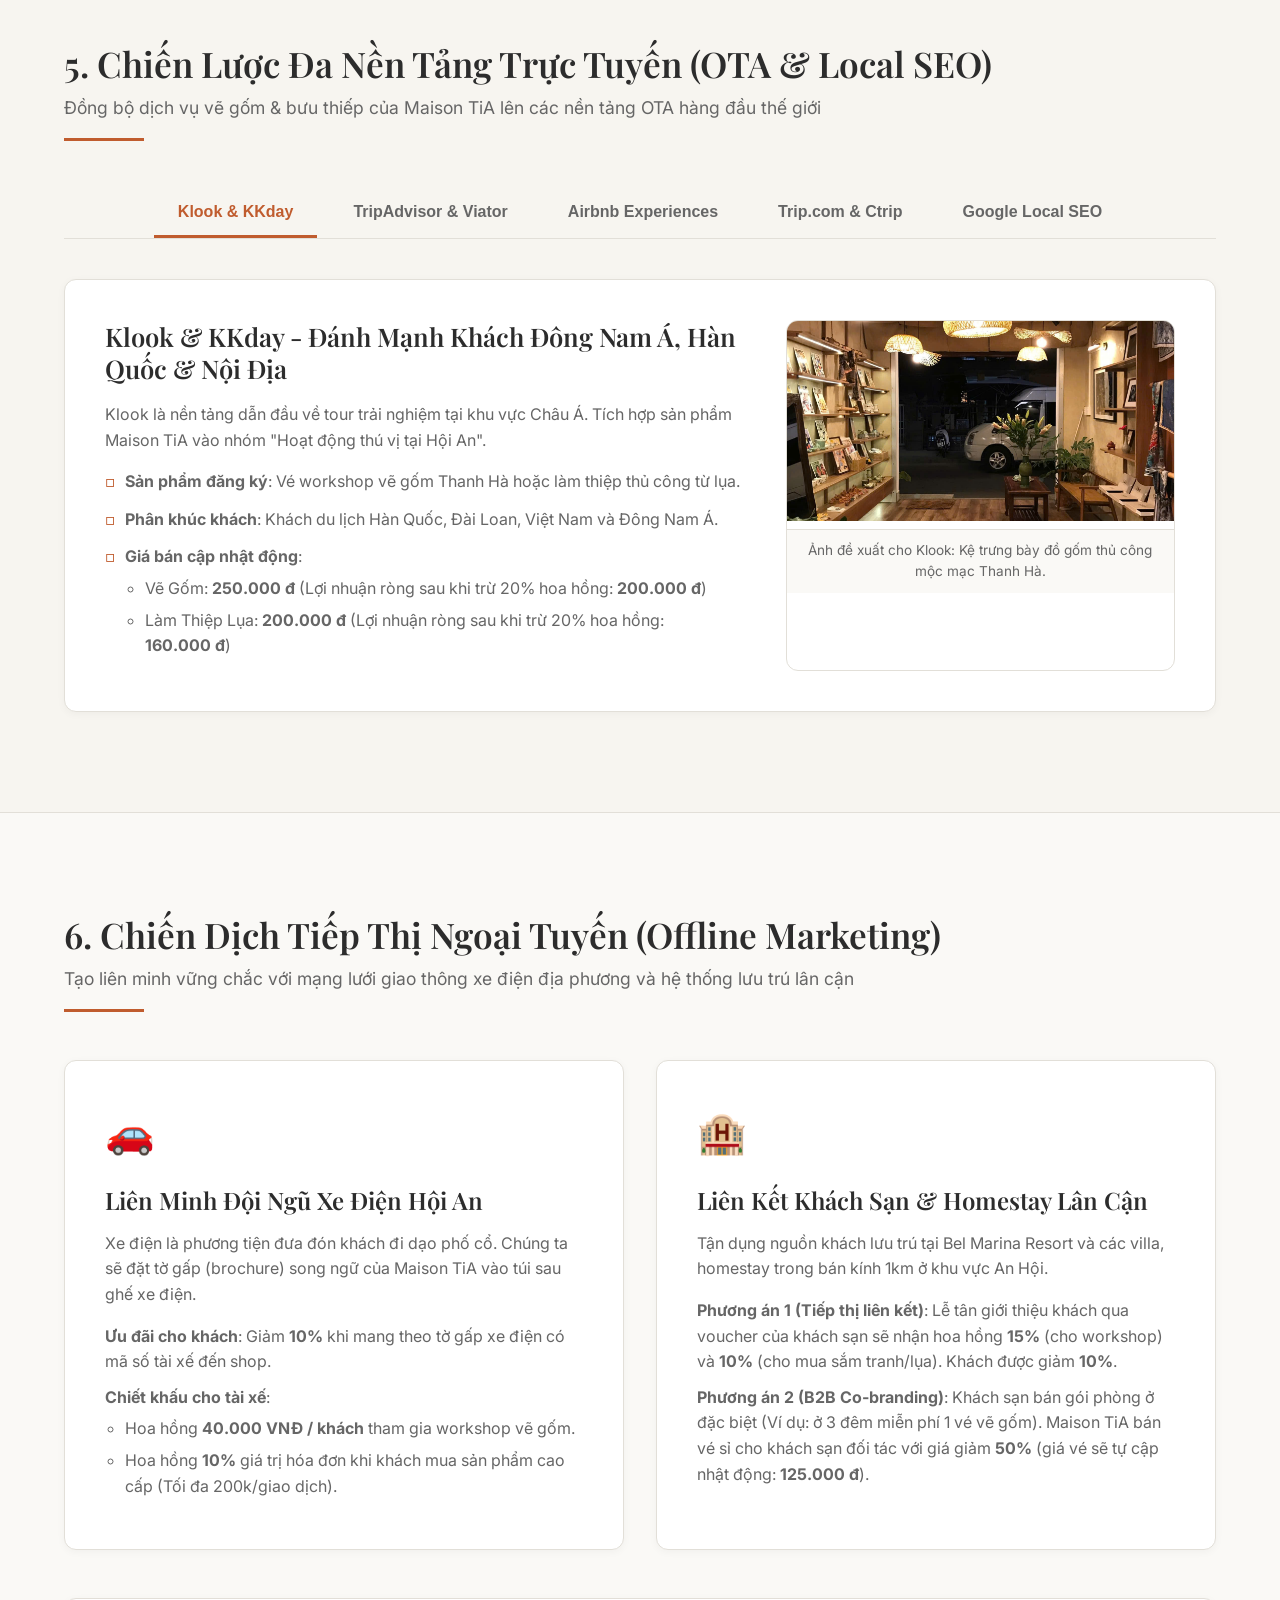
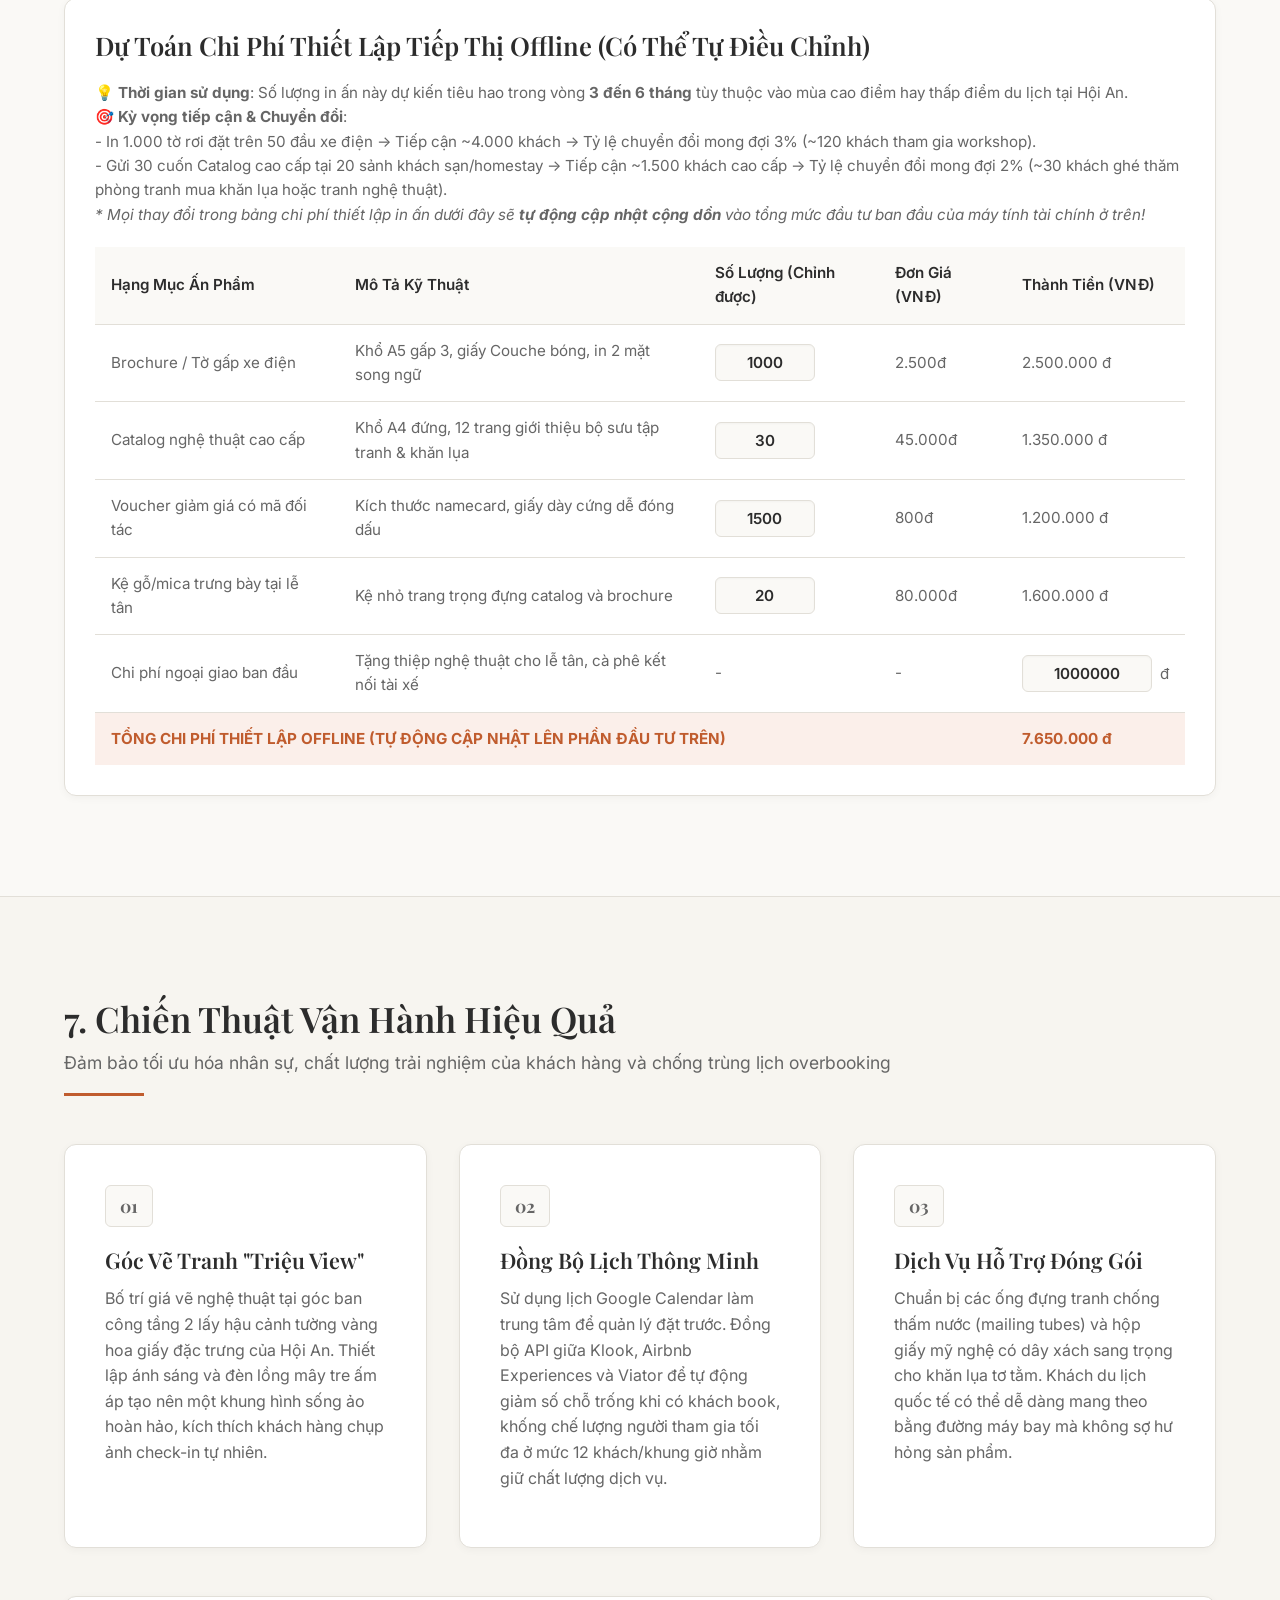
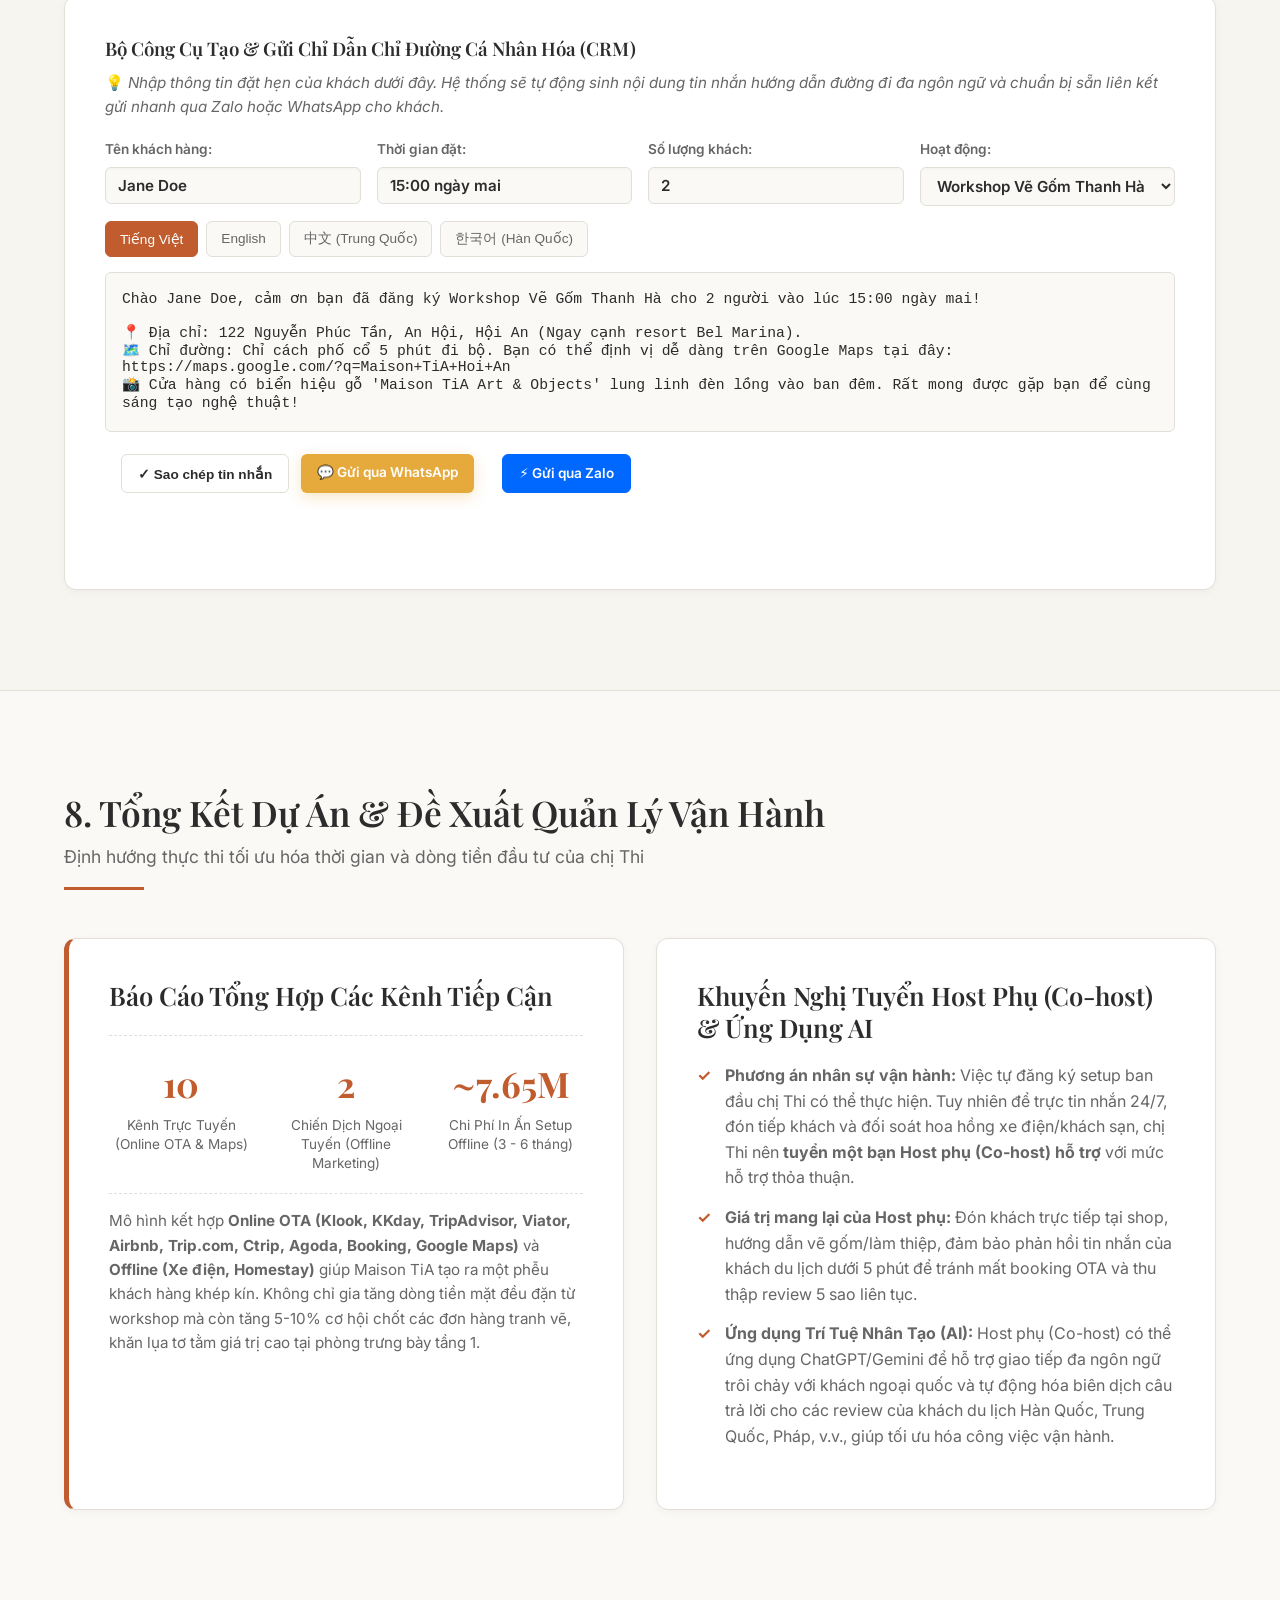
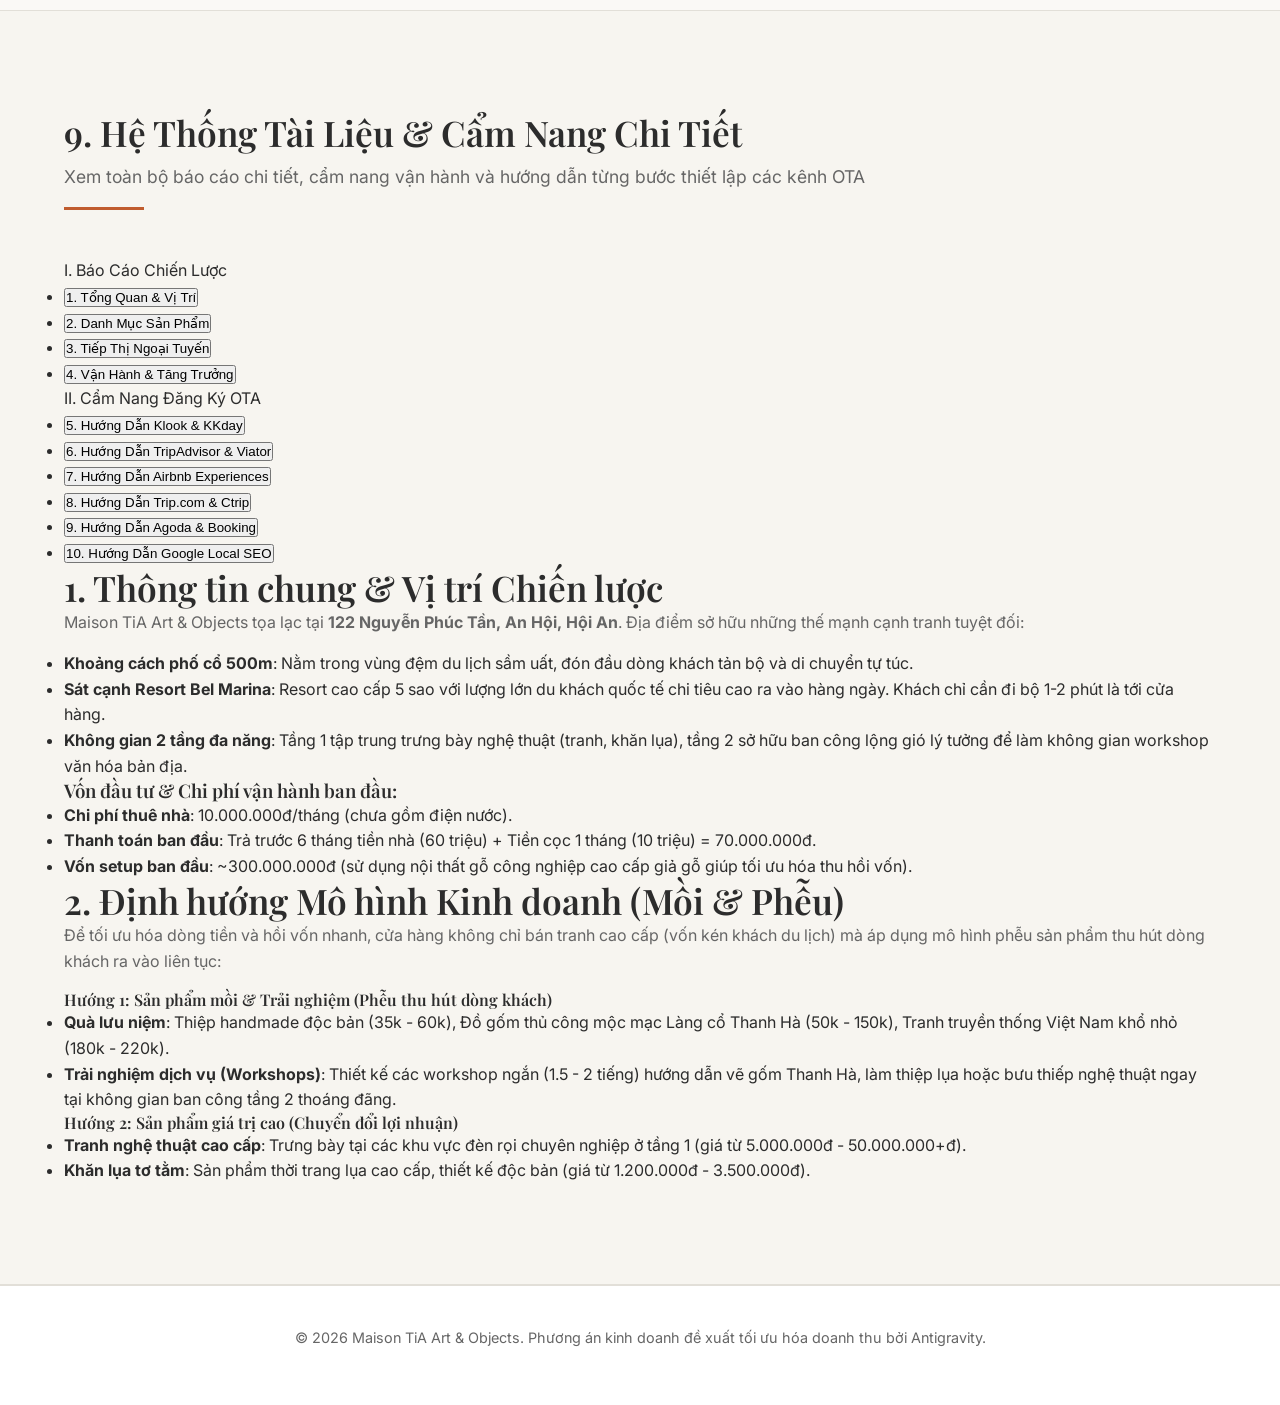
==== commit 391b5849: "Swap gallery image 5 and 6 sources to match labels" ====
--- a/index.html
+++ b/index.html
@@ -119,14 +119,14 @@
                     </div>
                 </div>
                 <div class="gallery-item">
-                    <img src="assets/storefront/storefront_night_close.jpg" alt="Cận cảnh biển hiệu gỗ">
+                    <img src="assets/storefront/storefront_night_medium.jpg" alt="Cận cảnh biển hiệu gỗ">
                     <div class="gallery-info">
                         <h4>Cận cảnh biển hiệu gỗ</h4>
                         <p>Thương hiệu gỗ mộc mạc 'Maison TiA Art & Objects' cực kỳ nghệ thuật.</p>
                     </div>
                 </div>
                 <div class="gallery-item">
-                    <img src="assets/storefront/storefront_night_medium.jpg" alt="Mặt tiền góc trung">
+                    <img src="assets/storefront/storefront_night_close.jpg" alt="Mặt tiền góc trung">
                     <div class="gallery-info">
                         <h4>Mặt tiền góc trung ban đêm</h4>
                         <p>Góc nhìn cận cảnh từ đường đi bộ, dễ thu hút du khách đi ngang qua.</p>
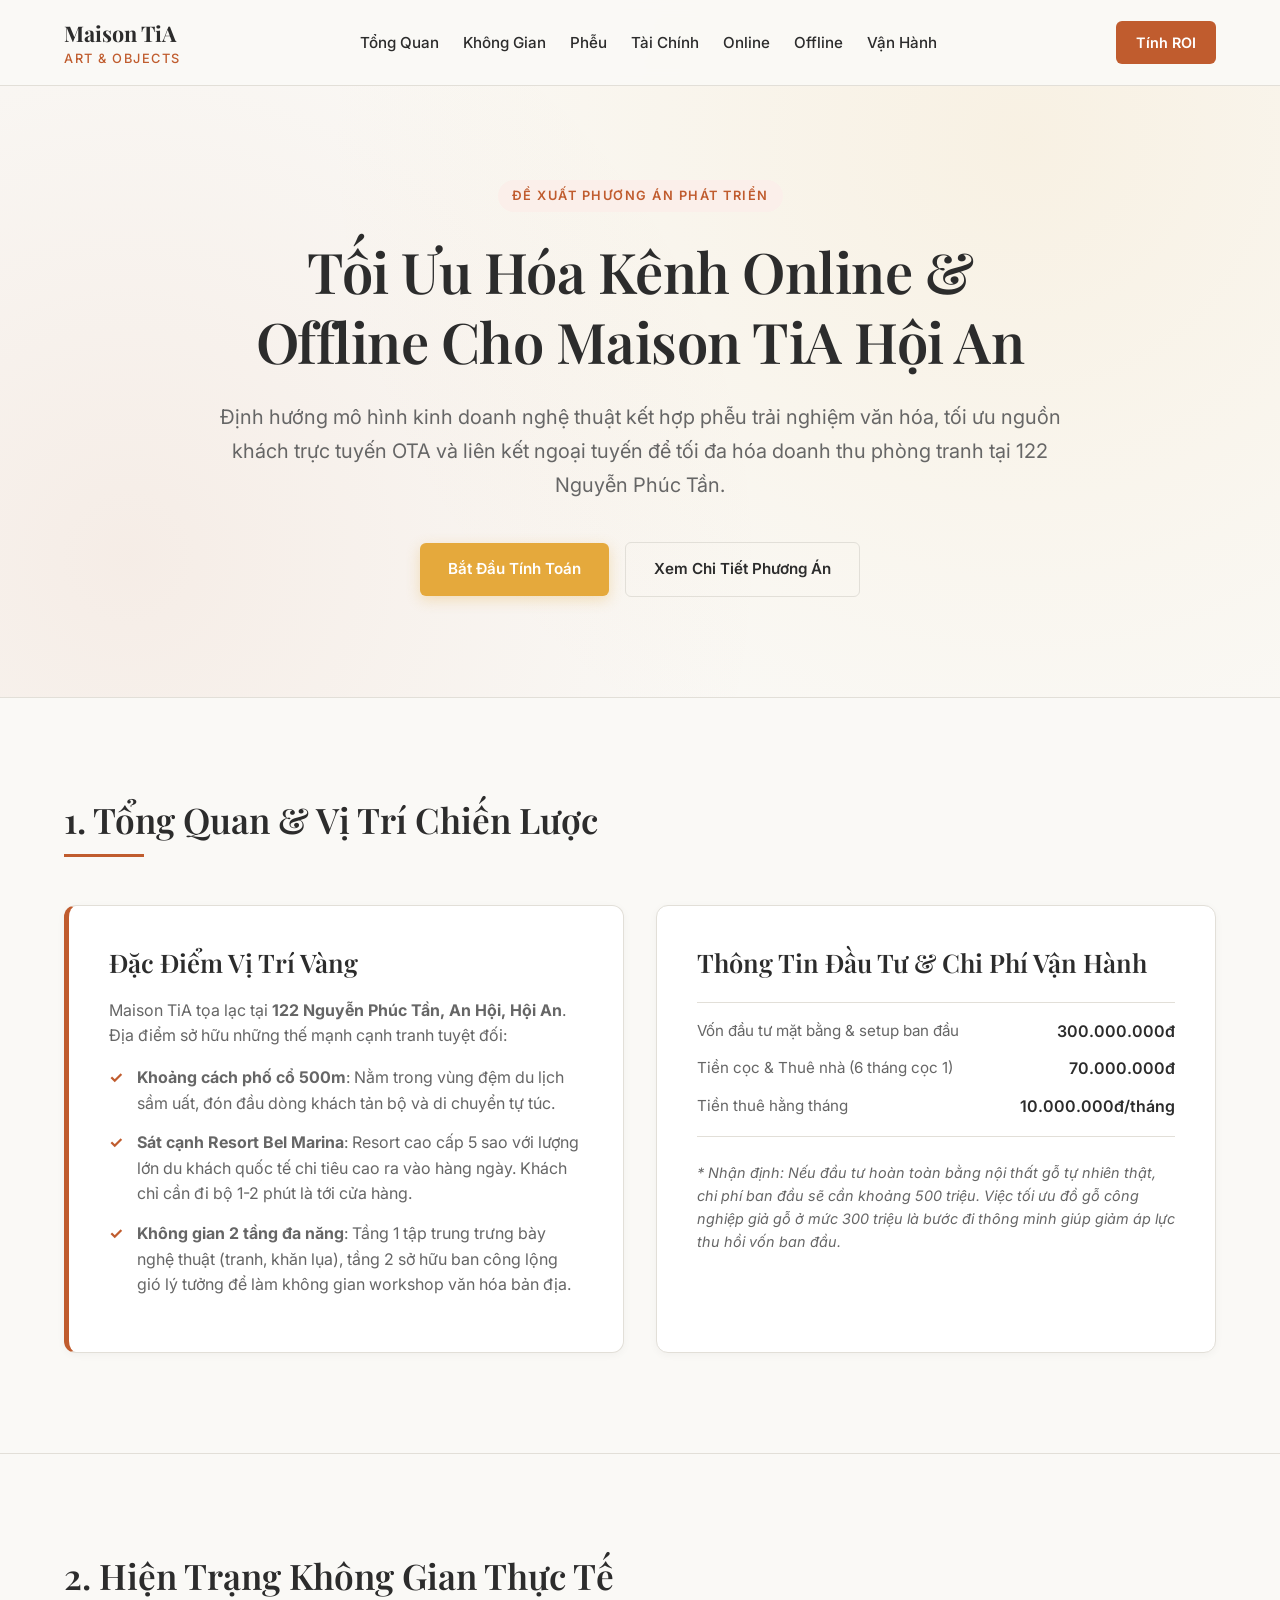
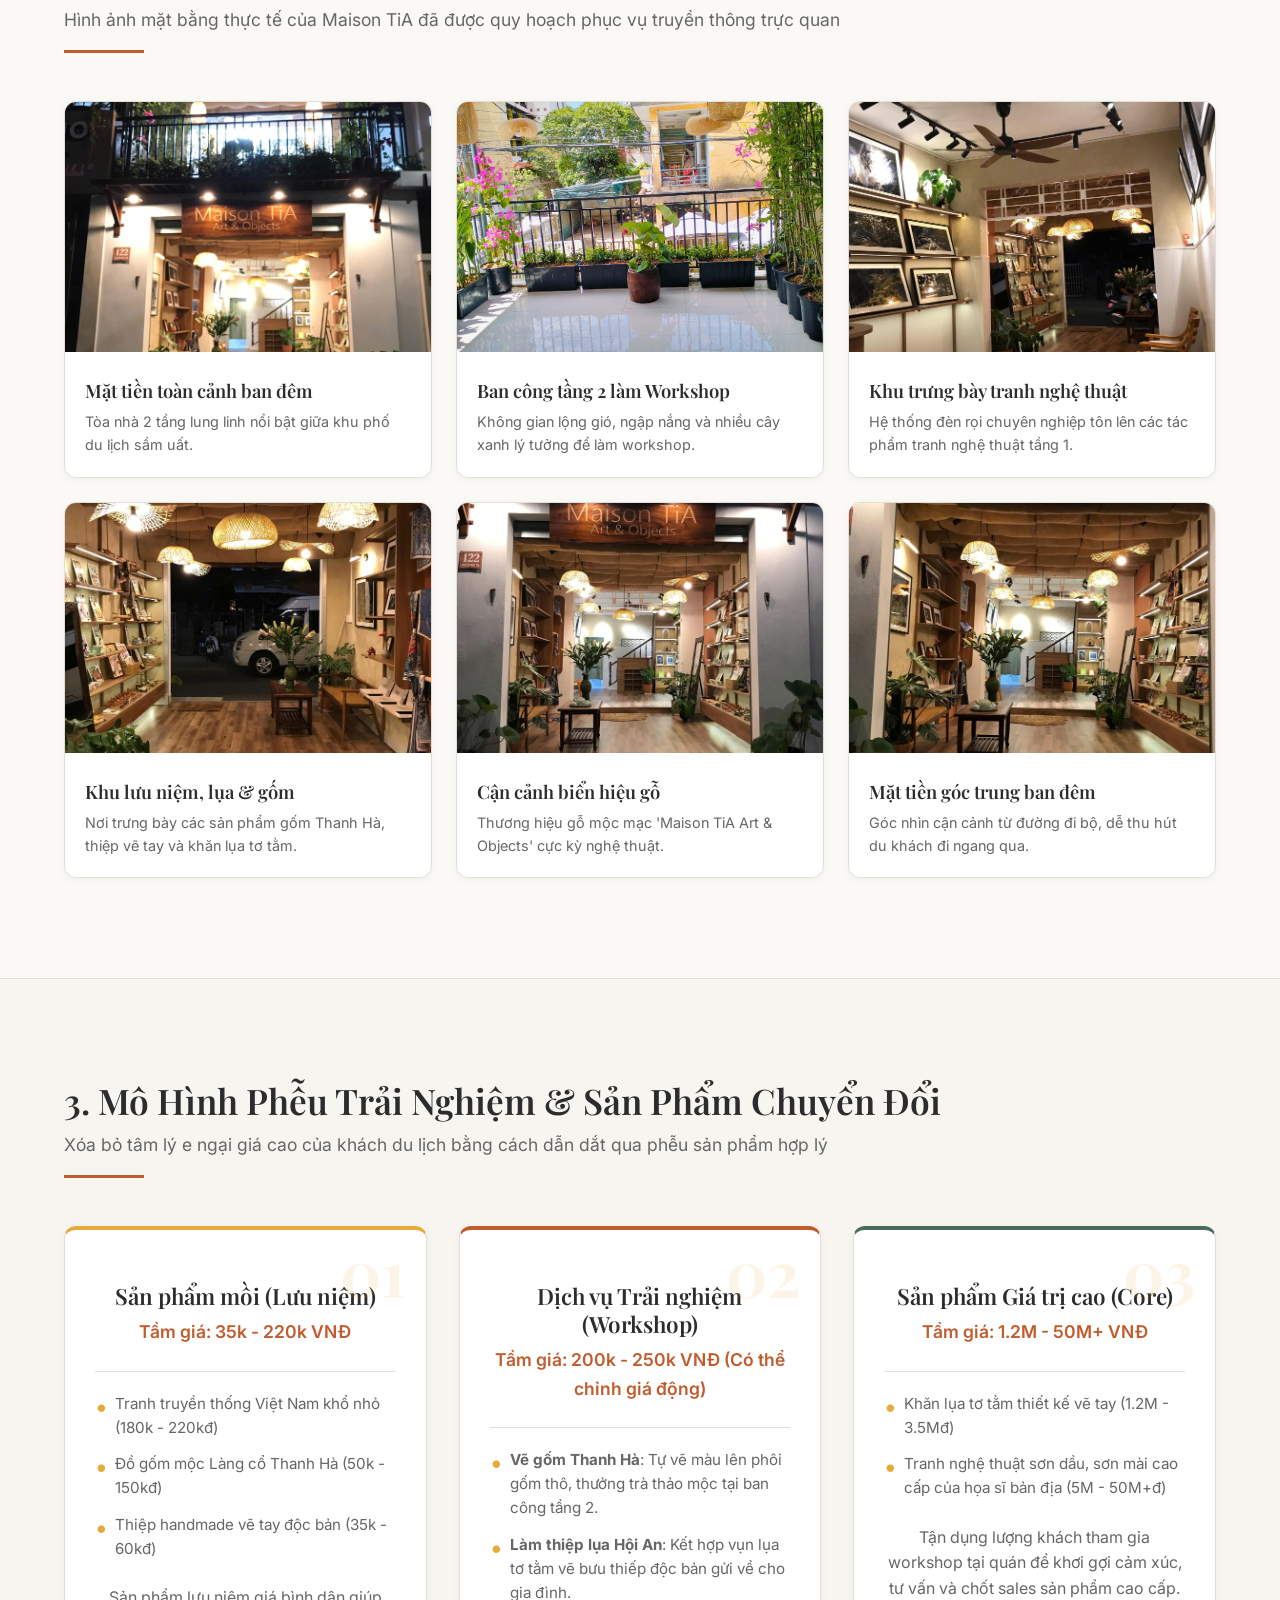
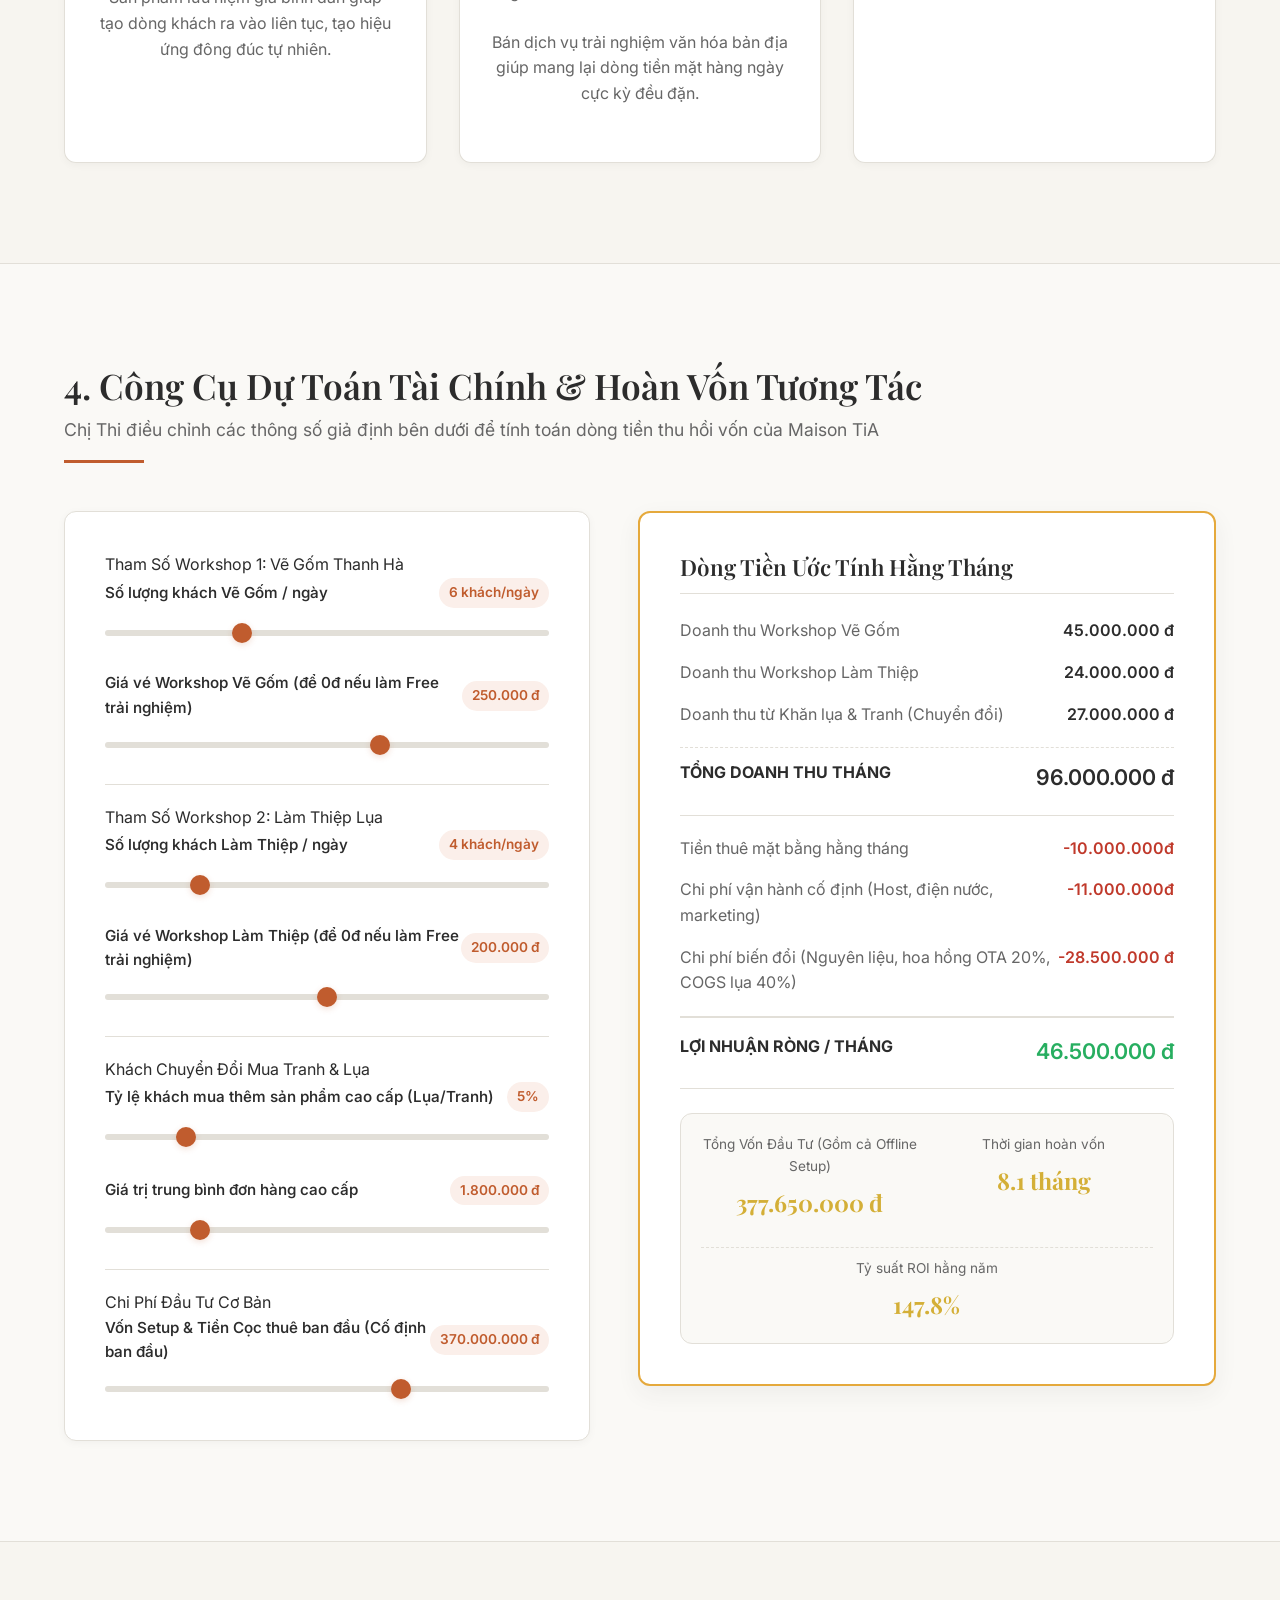
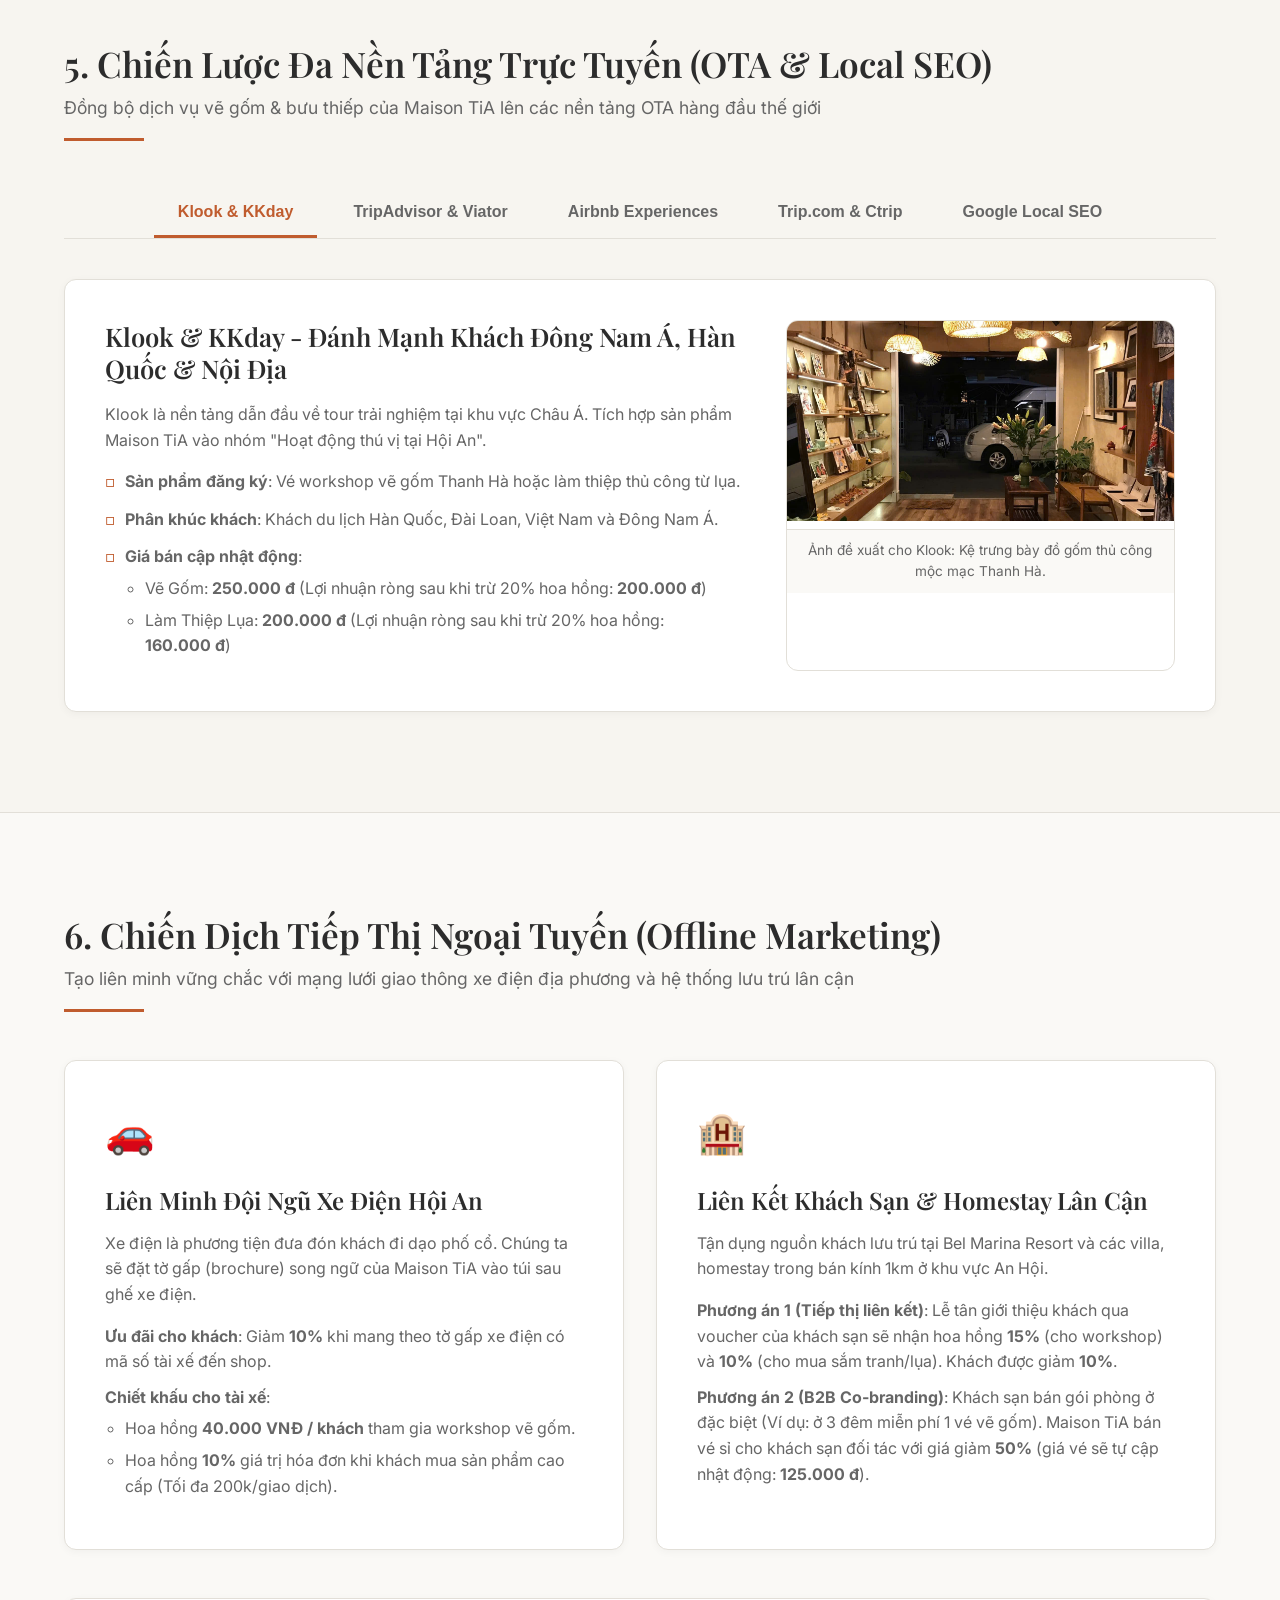
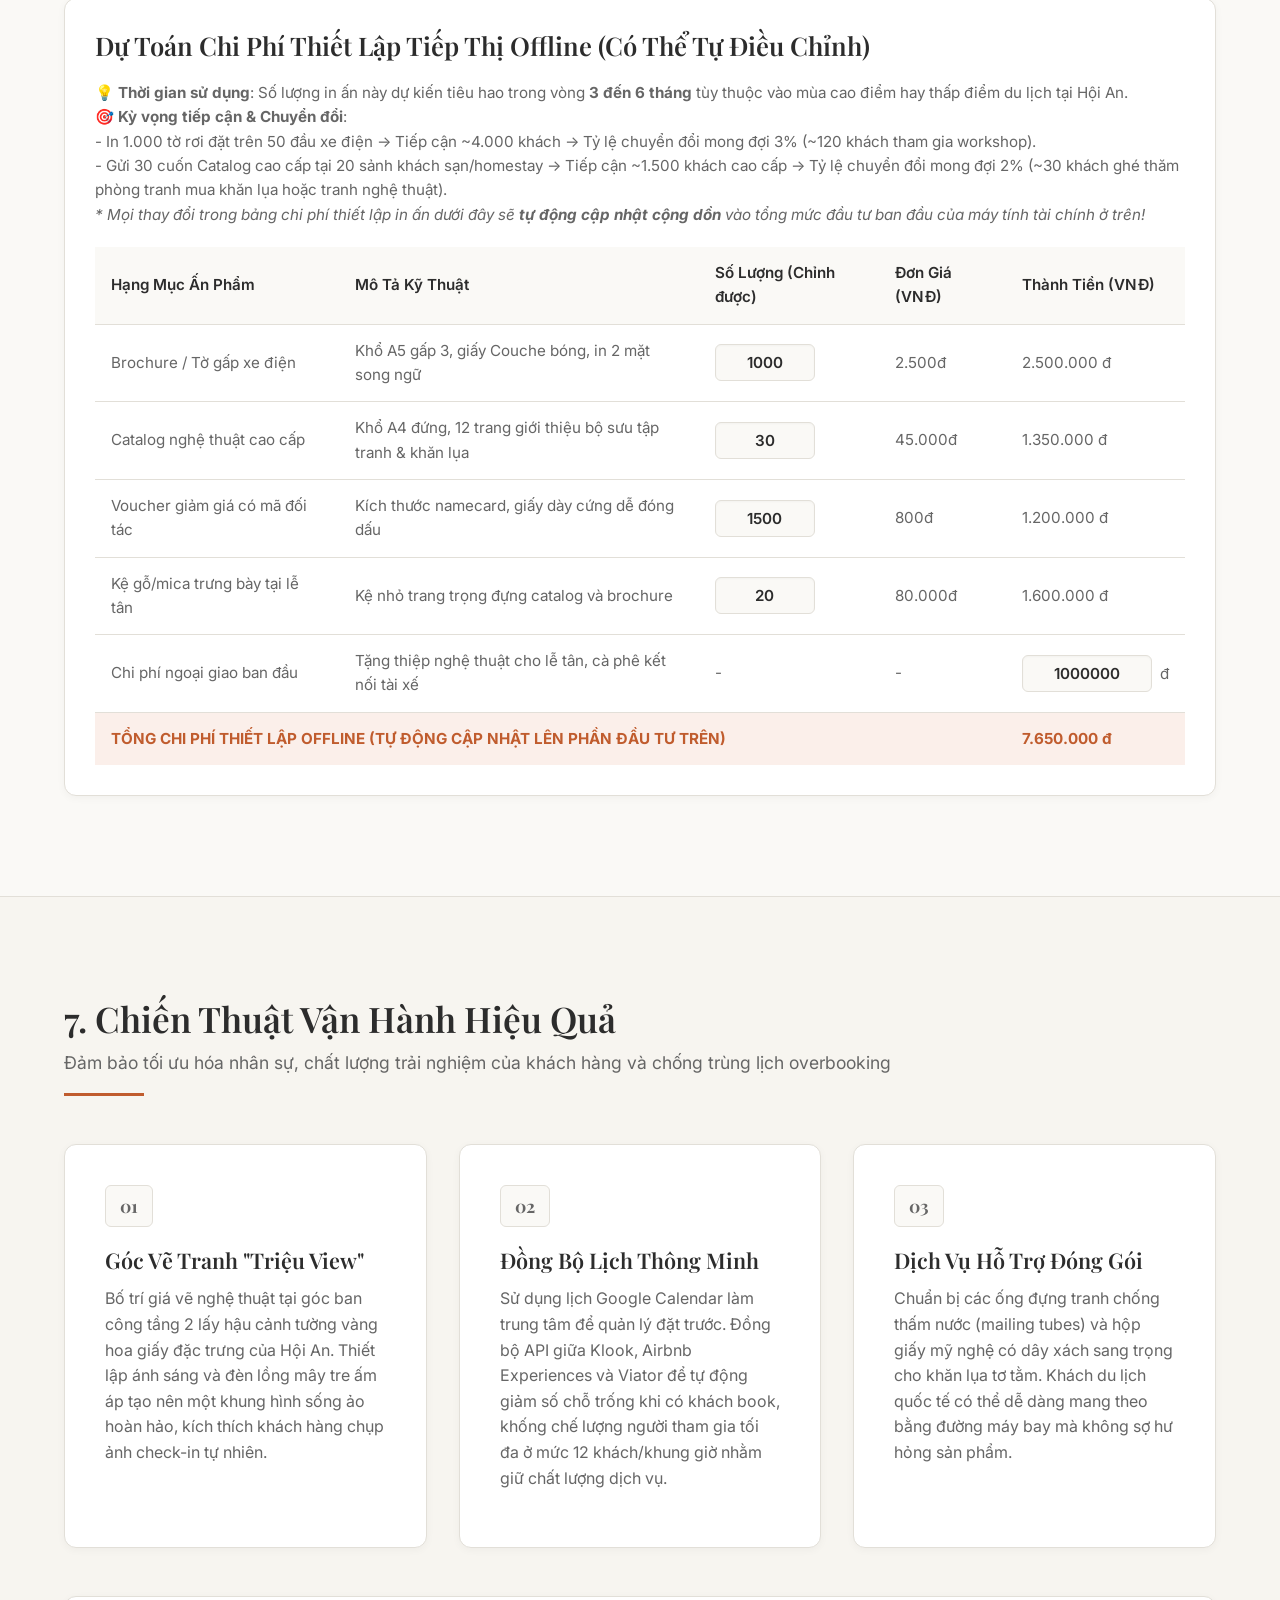
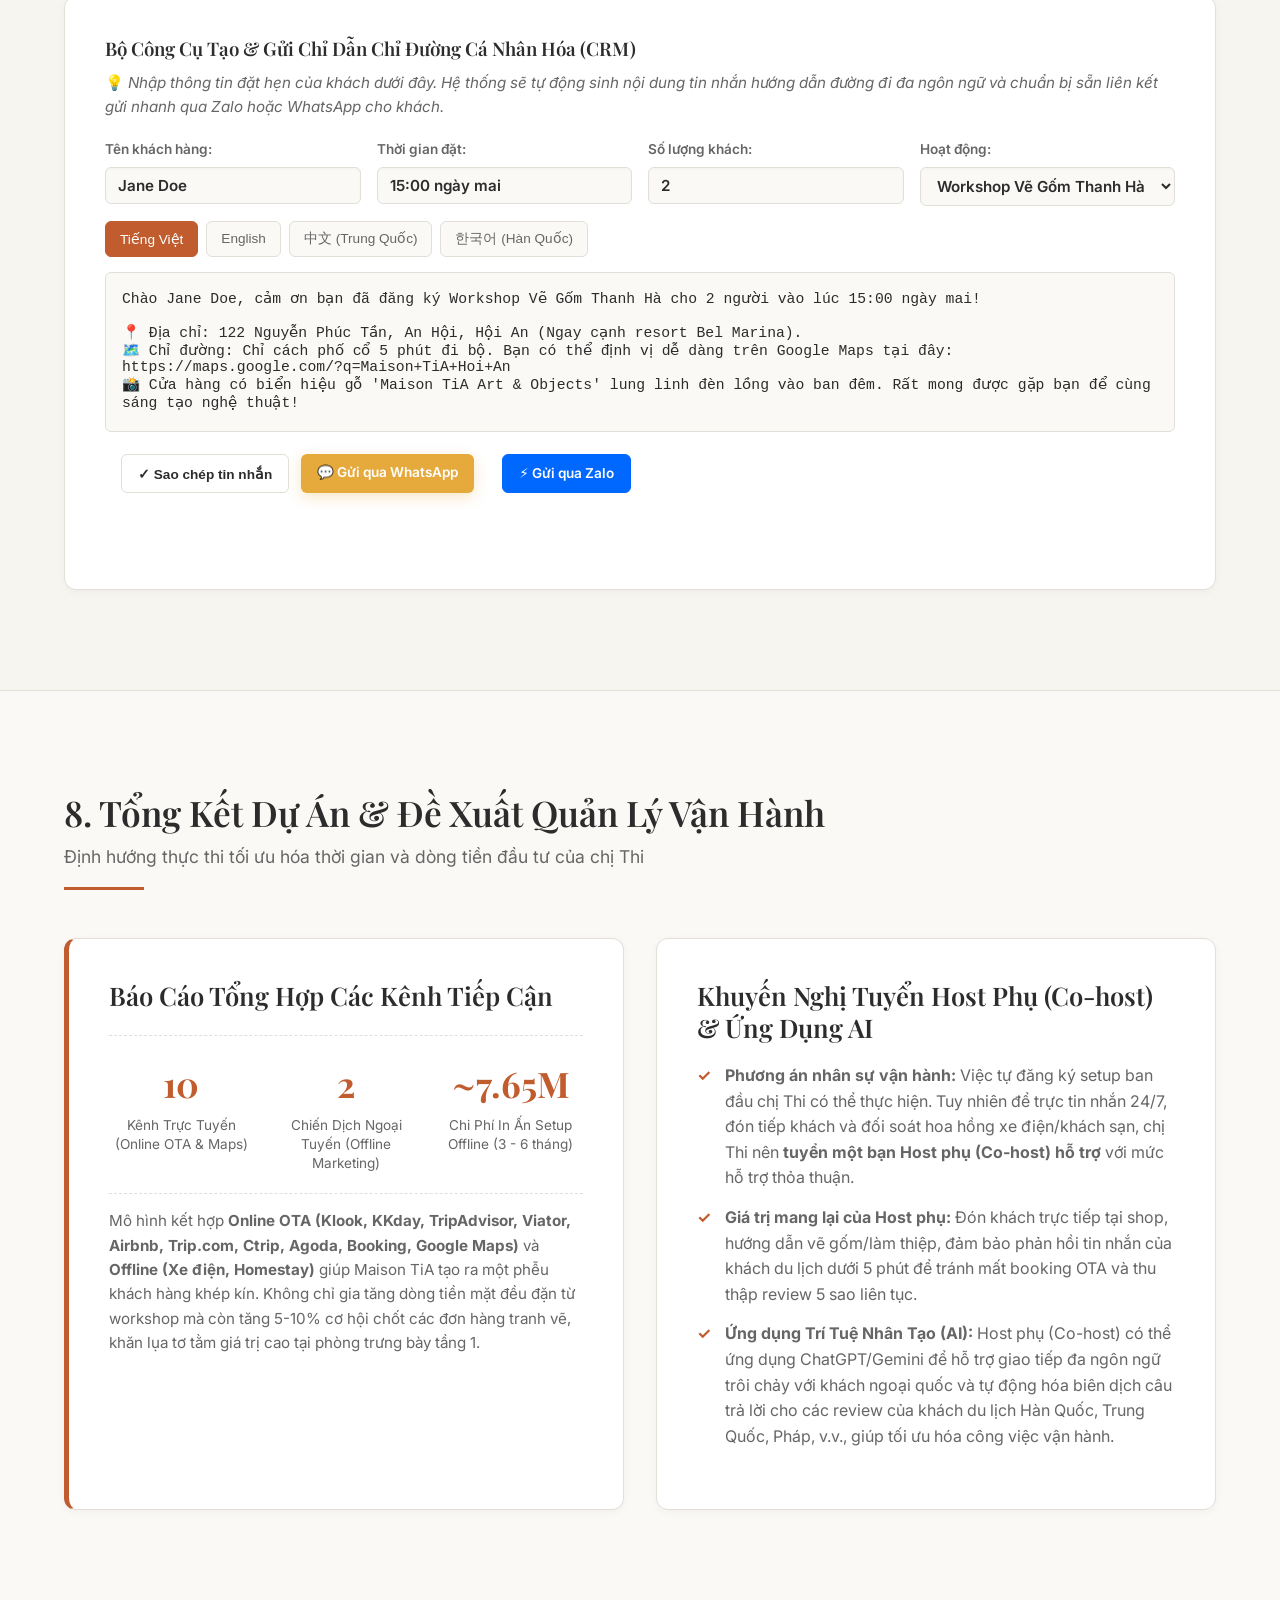
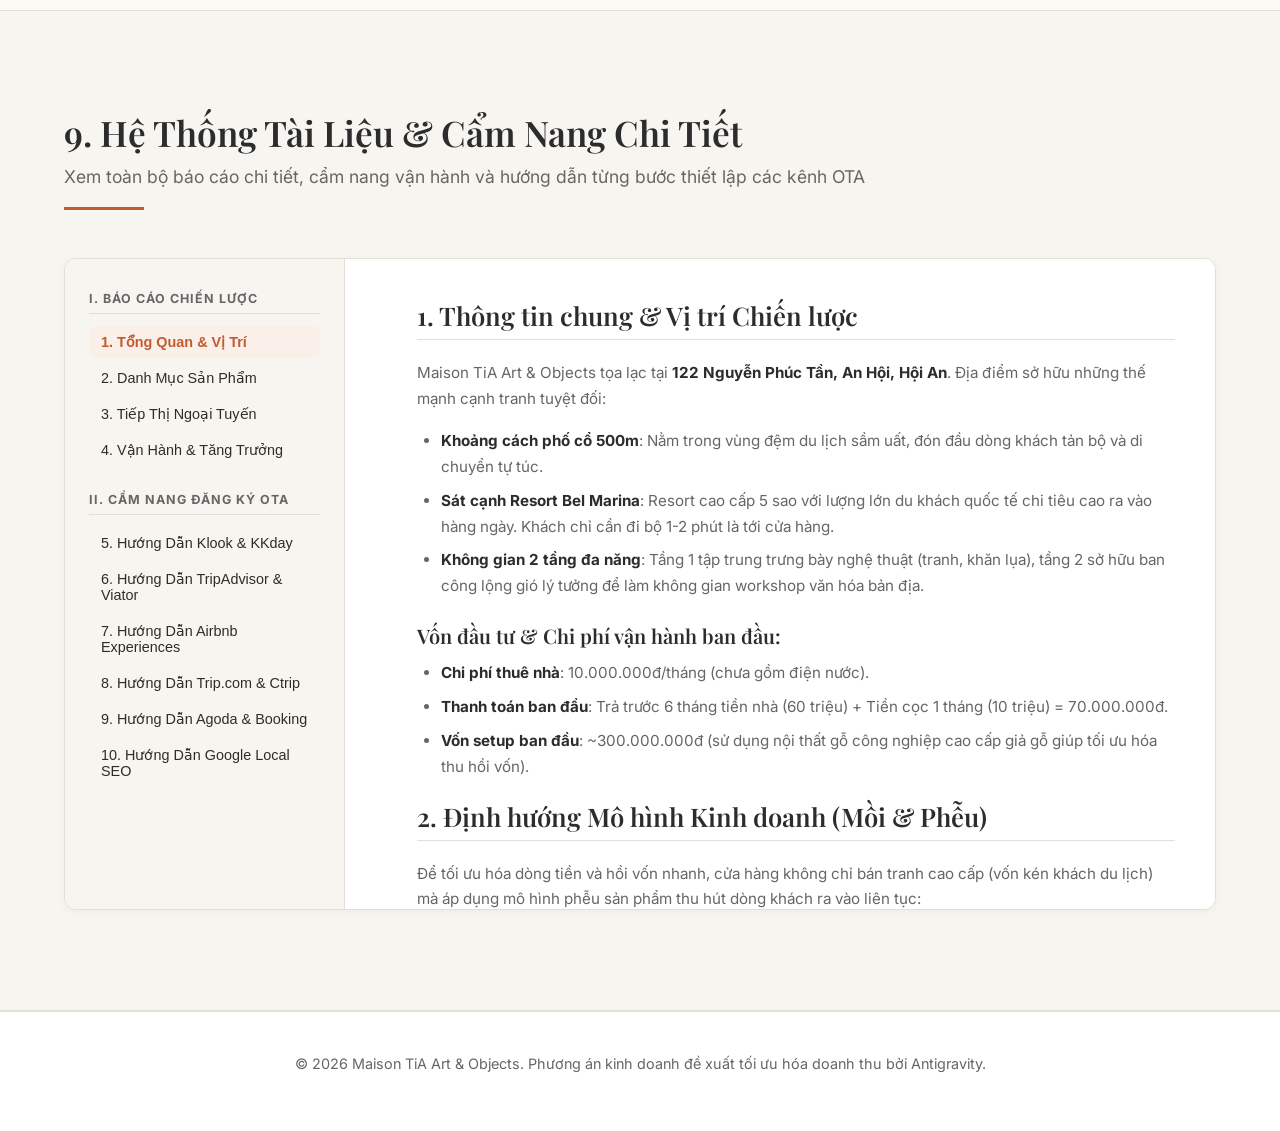
==== commit 00baa11d: "Fix documentation viewer layout cache issues and sidebar bullet indentation" ====
--- a/index.html
+++ b/index.html
@@ -7,7 +7,7 @@
     <link rel="preconnect" href="https://fonts.googleapis.com">
     <link rel="preconnect" href="https://fonts.gstatic.com" crossorigin>
     <link href="https://fonts.googleapis.com/css2?family=Inter:wght@300;400;500;600;700&family=Playfair+Display:ital,wght@0,400;0,600;0,700;1,400&display=swap" rel="stylesheet">
-    <link rel="stylesheet" href="style.css">
+    <link rel="stylesheet" href="style.css?v=2.0">
     <link rel="icon" type="image/png" href="assets/storefront/storefront_night_close.jpg">
 </head>
 <body>
@@ -720,6 +720,6 @@
         </div>
     </footer>
 
-    <script src="script.js"></script>
+    <script src="script.js?v=2.0"></script>
 </body>
 </html>
--- a/style.css
+++ b/style.css
@@ -1156,3 +1156,176 @@
         text-align: center;
     }
 }
+
+/* Documentation Section Styles */
+.docs-container {
+    display: grid;
+    grid-template-columns: 280px 1fr;
+    gap: 32px;
+    background-color: var(--bg-secondary);
+    border: 1px solid var(--border-color);
+    border-radius: var(--radius-md);
+    overflow: hidden;
+    box-shadow: var(--shadow-sm);
+    min-height: 550px;
+}
+
+.docs-sidebar {
+    background-color: var(--bg-light);
+    border-right: 1px solid var(--border-color);
+    padding: 30px 24px;
+}
+
+.docs-group {
+    margin-bottom: 24px;
+}
+
+.docs-group:last-child {
+    margin-bottom: 0;
+}
+
+.docs-group-title {
+    font-size: 0.78rem;
+    font-weight: 700;
+    text-transform: uppercase;
+    color: var(--text-secondary);
+    letter-spacing: 1px;
+    margin-bottom: 12px;
+    border-bottom: 1px solid var(--border-color);
+    padding-bottom: 4px;
+}
+
+.docs-list {
+    list-style: none;
+    padding-left: 0;
+    margin: 0;
+}
+
+.docs-item {
+    display: block;
+    width: 100%;
+    text-align: left;
+    background: none;
+    border: none;
+    padding: 8px 12px;
+    font-size: 0.9rem;
+    font-weight: 500;
+    color: var(--text-primary);
+    border-radius: var(--radius-sm);
+    cursor: pointer;
+    transition: var(--transition);
+    margin-bottom: 4px;
+}
+
+.docs-item:hover {
+    background-color: rgba(192, 92, 46, 0.05);
+    color: var(--color-terracotta);
+}
+
+.docs-item.active {
+    background-color: var(--color-terracotta-light);
+    color: var(--color-terracotta);
+    font-weight: 600;
+}
+
+.docs-viewer {
+    padding: 40px;
+    overflow-y: auto;
+    max-height: 650px;
+    background-color: #FFFFFF;
+}
+
+.docs-paper {
+    font-size: 0.95rem;
+    line-height: 1.7;
+    color: var(--text-secondary);
+}
+
+.docs-paper h2 {
+    font-family: var(--font-serif);
+    font-size: 1.6rem;
+    color: var(--text-primary);
+    margin-bottom: 20px;
+    border-bottom: 1px solid var(--border-color);
+    padding-bottom: 8px;
+}
+
+.docs-paper h3 {
+    font-family: var(--font-serif);
+    font-size: 1.25rem;
+    color: var(--text-primary);
+    margin-top: 24px;
+    margin-bottom: 12px;
+}
+
+.docs-paper h4 {
+    font-size: 1.05rem;
+    color: var(--text-primary);
+    margin-top: 16px;
+    margin-bottom: 8px;
+}
+
+.docs-paper p {
+    margin-bottom: 16px;
+}
+
+.docs-paper ul, .docs-paper ol {
+    margin-bottom: 20px;
+    padding-left: 24px;
+}
+
+.docs-paper li {
+    margin-bottom: 8px;
+}
+
+.docs-paper strong {
+    color: var(--text-primary);
+}
+
+.docs-paper blockquote {
+    border-left: 4px solid var(--color-terracotta);
+    background-color: var(--bg-primary);
+    padding: 16px;
+    margin: 20px 0;
+    border-radius: var(--radius-sm);
+    font-style: italic;
+}
+
+.docs-paper table {
+    width: 100%;
+    border-collapse: collapse;
+    margin: 24px 0;
+    font-size: 0.9rem;
+}
+
+.docs-paper th, .docs-paper td {
+    padding: 12px 14px;
+    border-bottom: 1px solid var(--border-color);
+    text-align: left;
+}
+
+.docs-paper th {
+    background-color: var(--bg-light);
+    font-weight: 600;
+    color: var(--text-primary);
+}
+
+.docs-paper tr:hover td {
+    background-color: rgba(44, 44, 44, 0.01);
+}
+
+@media (max-width: 900px) {
+    .docs-container {
+        grid-template-columns: 1fr;
+    }
+    .docs-sidebar {
+        border-right: none;
+        border-bottom: 1px solid var(--border-color);
+        padding: 20px;
+    }
+    .docs-viewer {
+        padding: 24px;
+        max-height: 500px;
+    }
+}
+
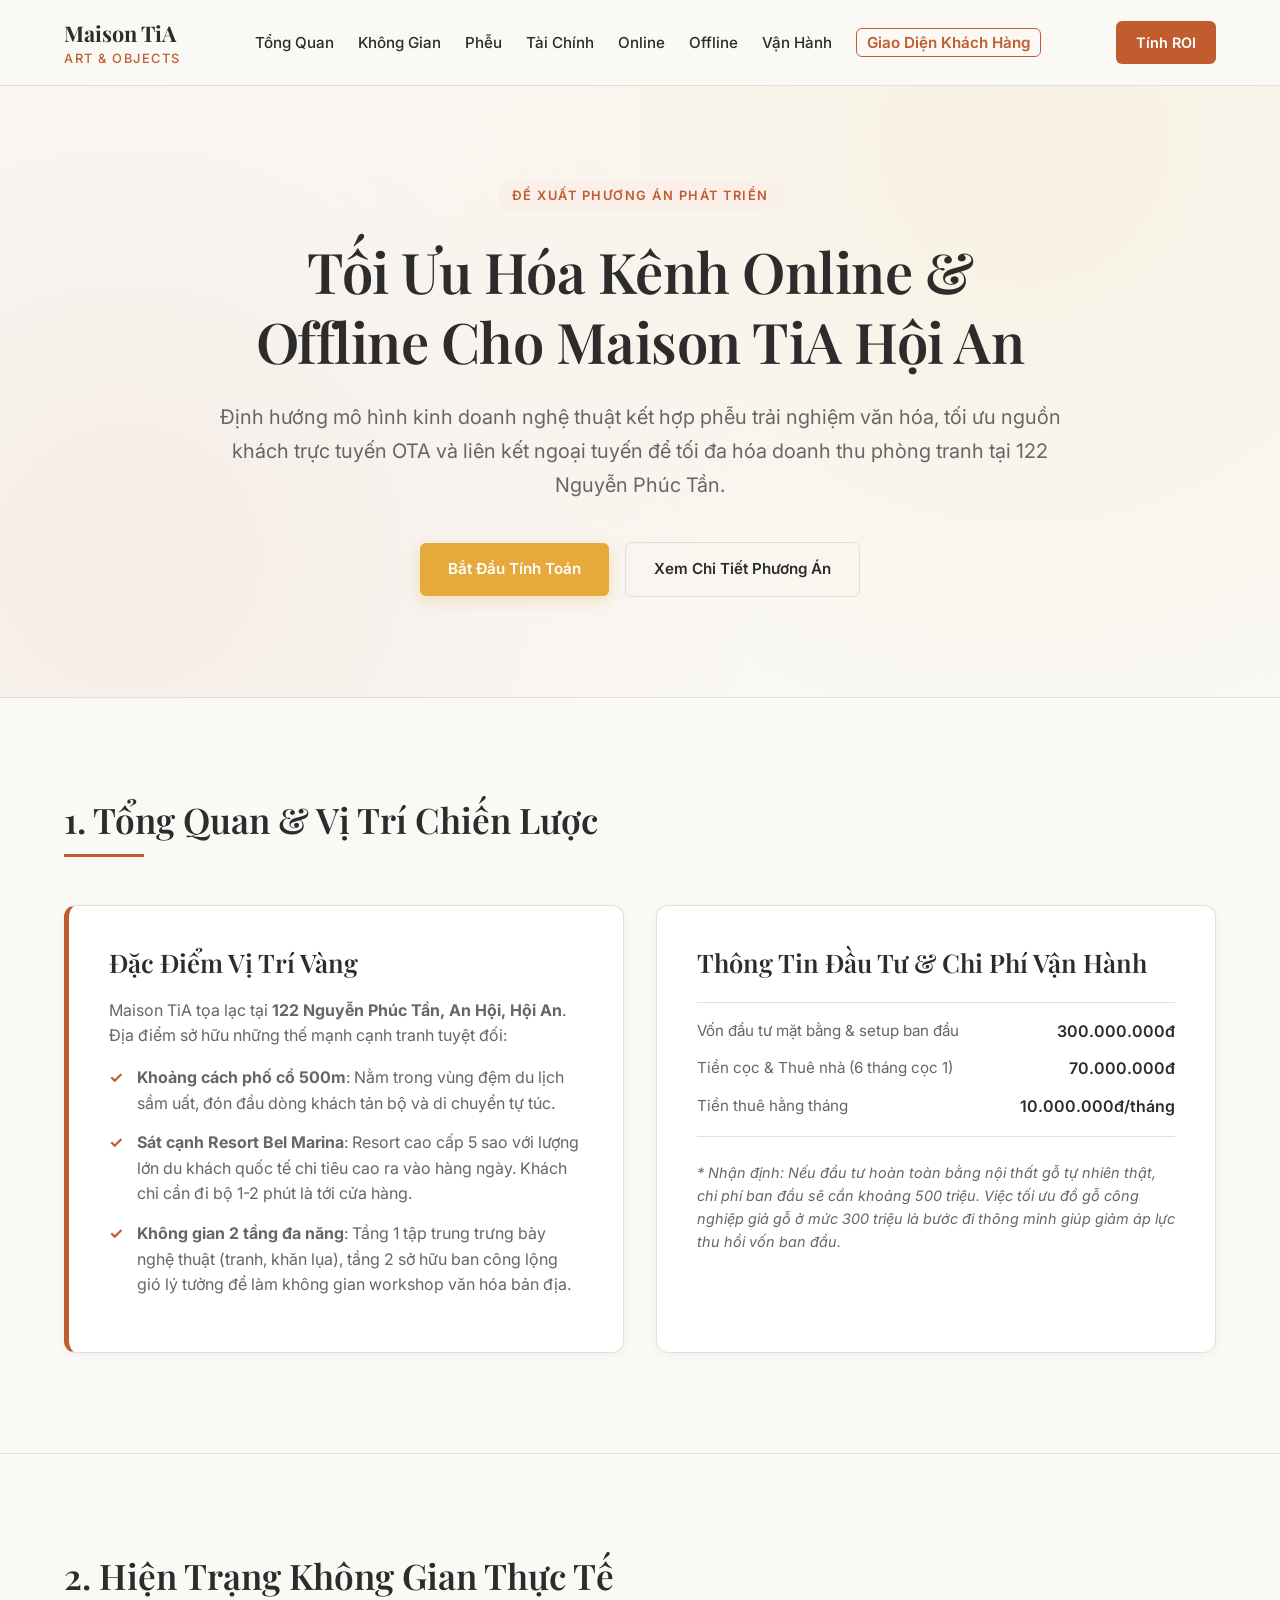
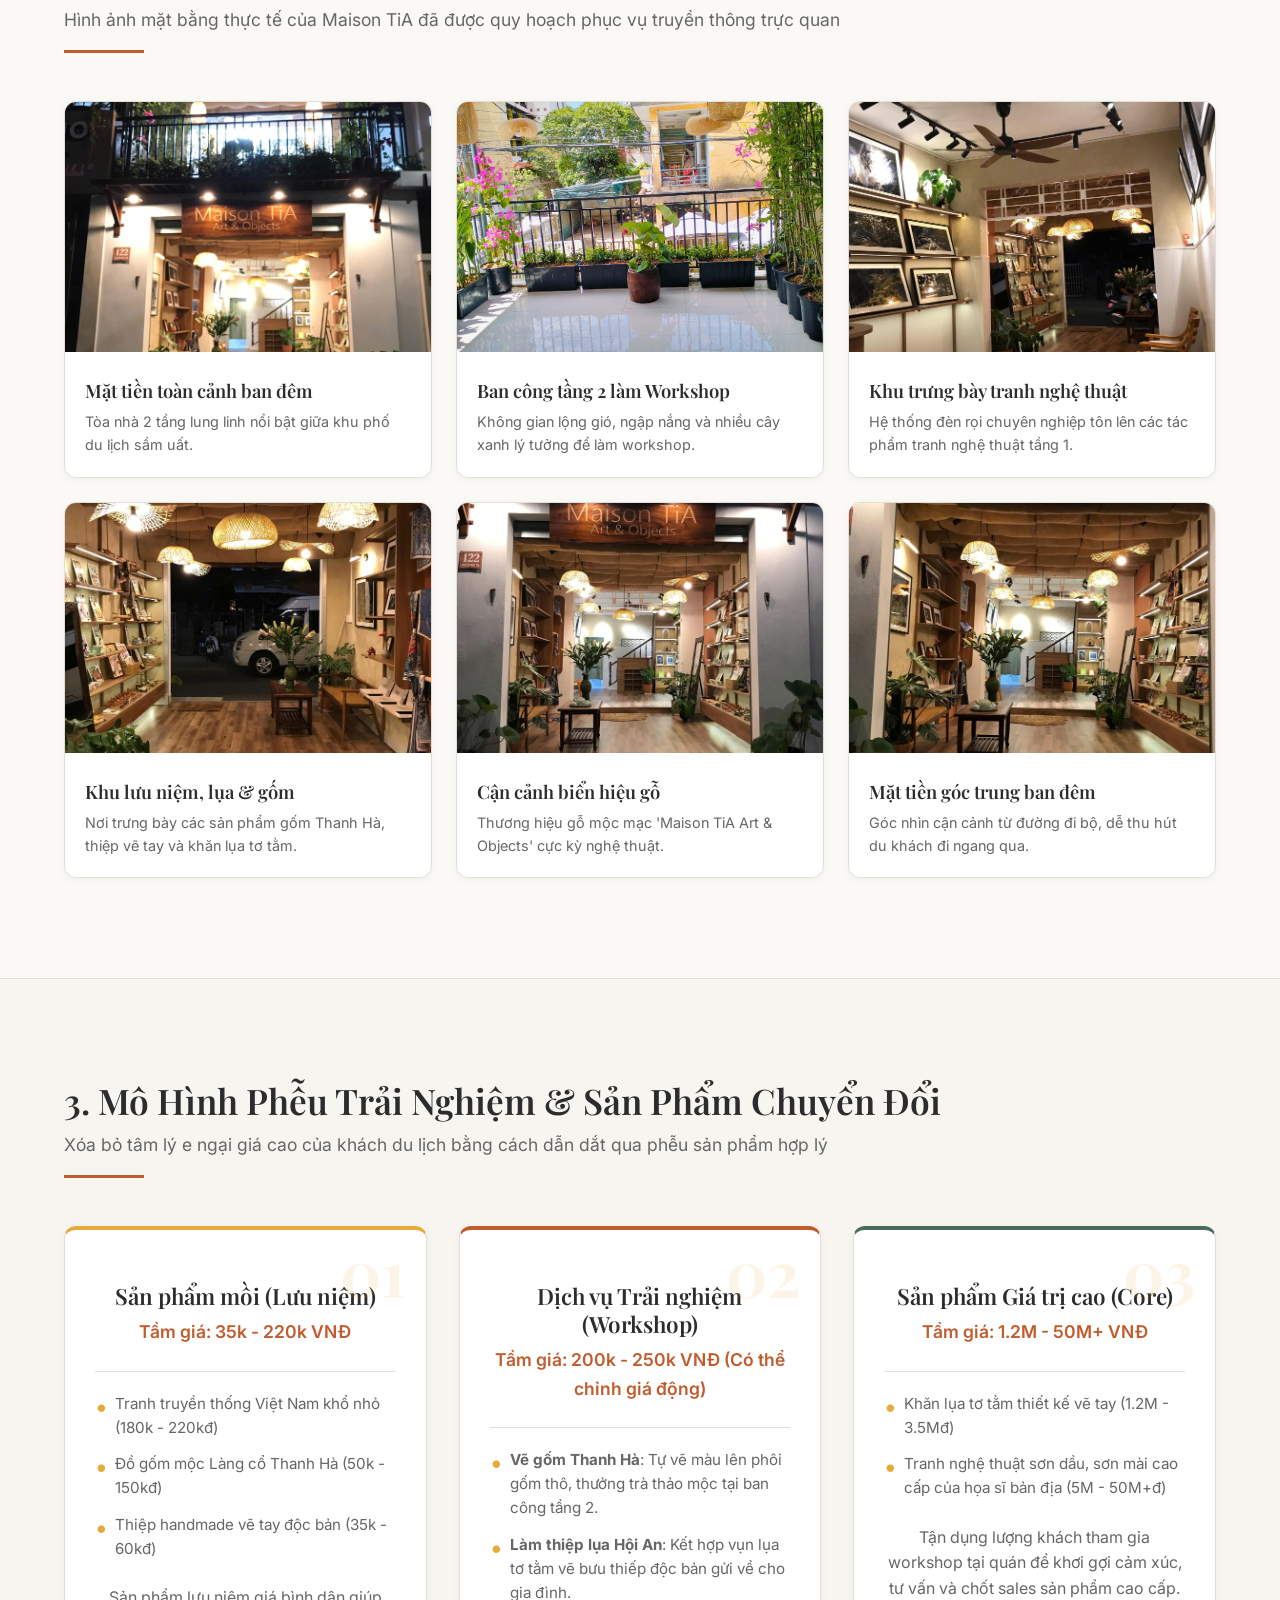
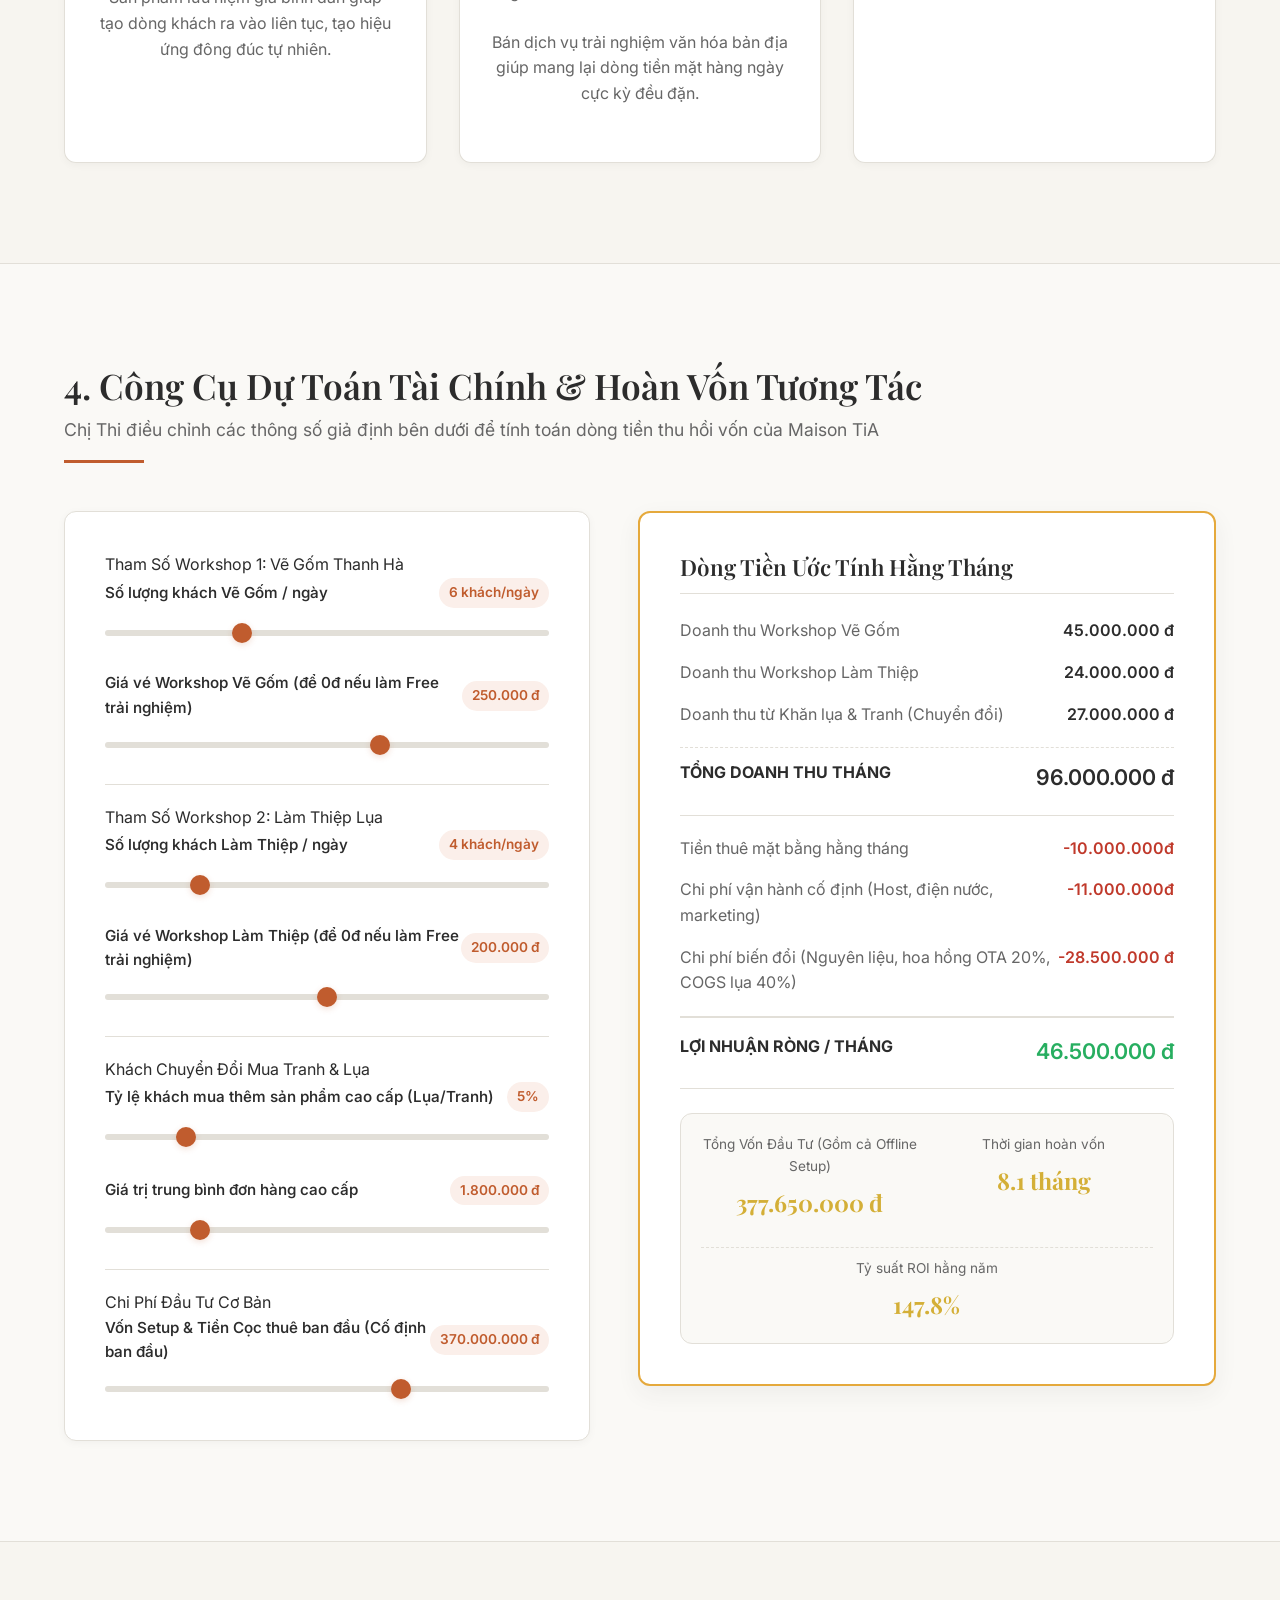
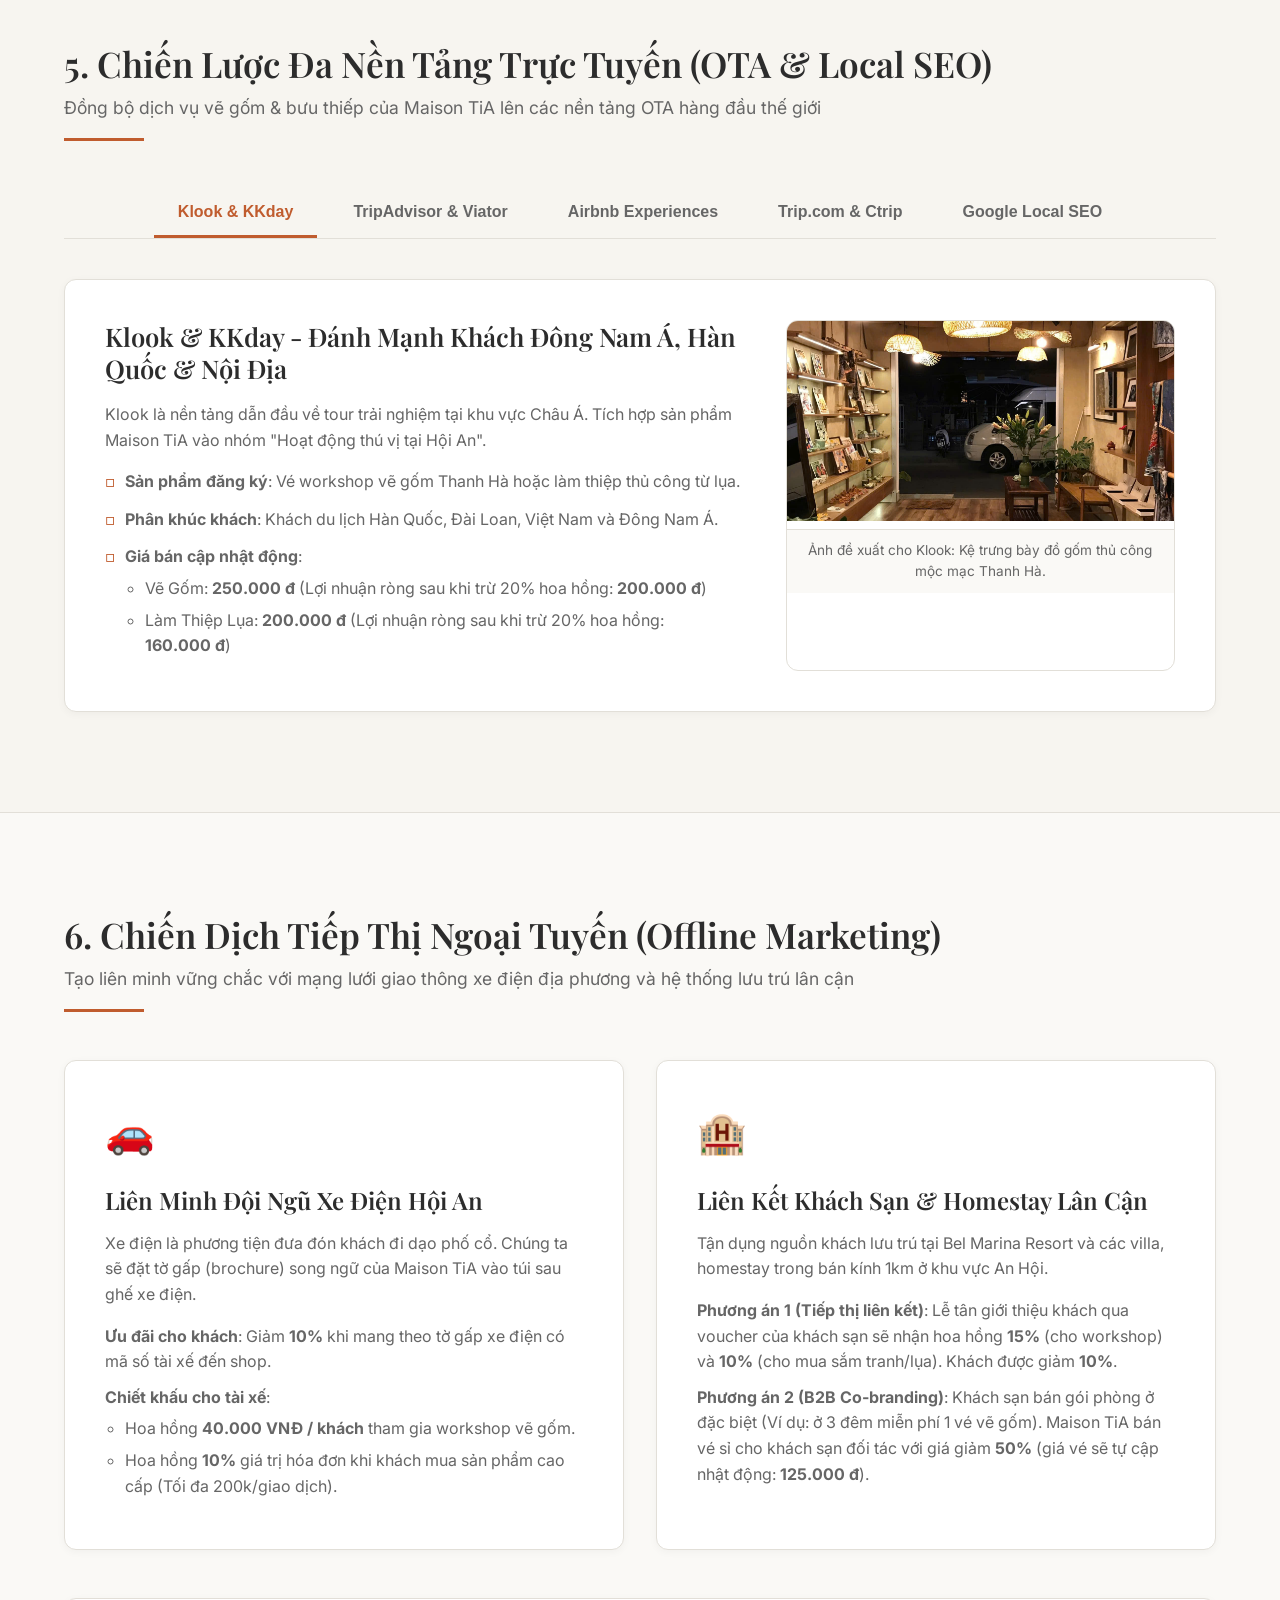
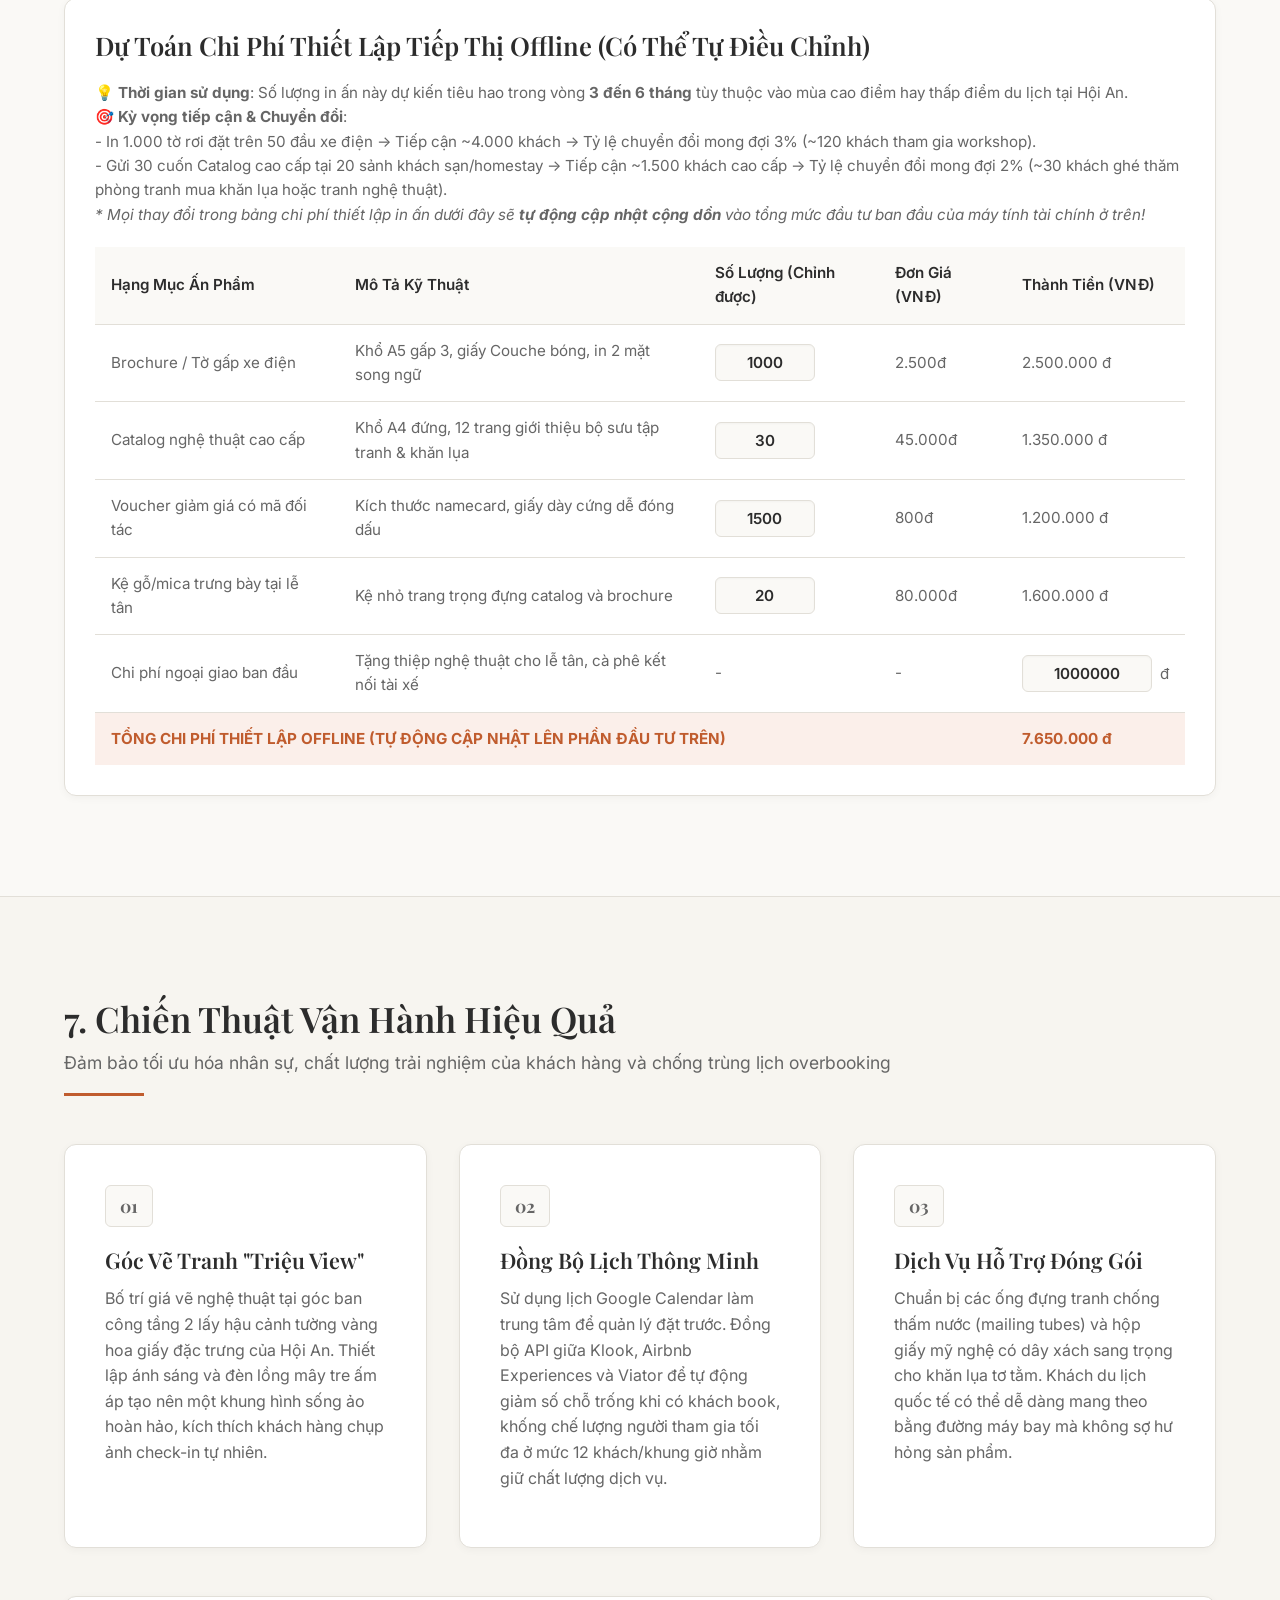
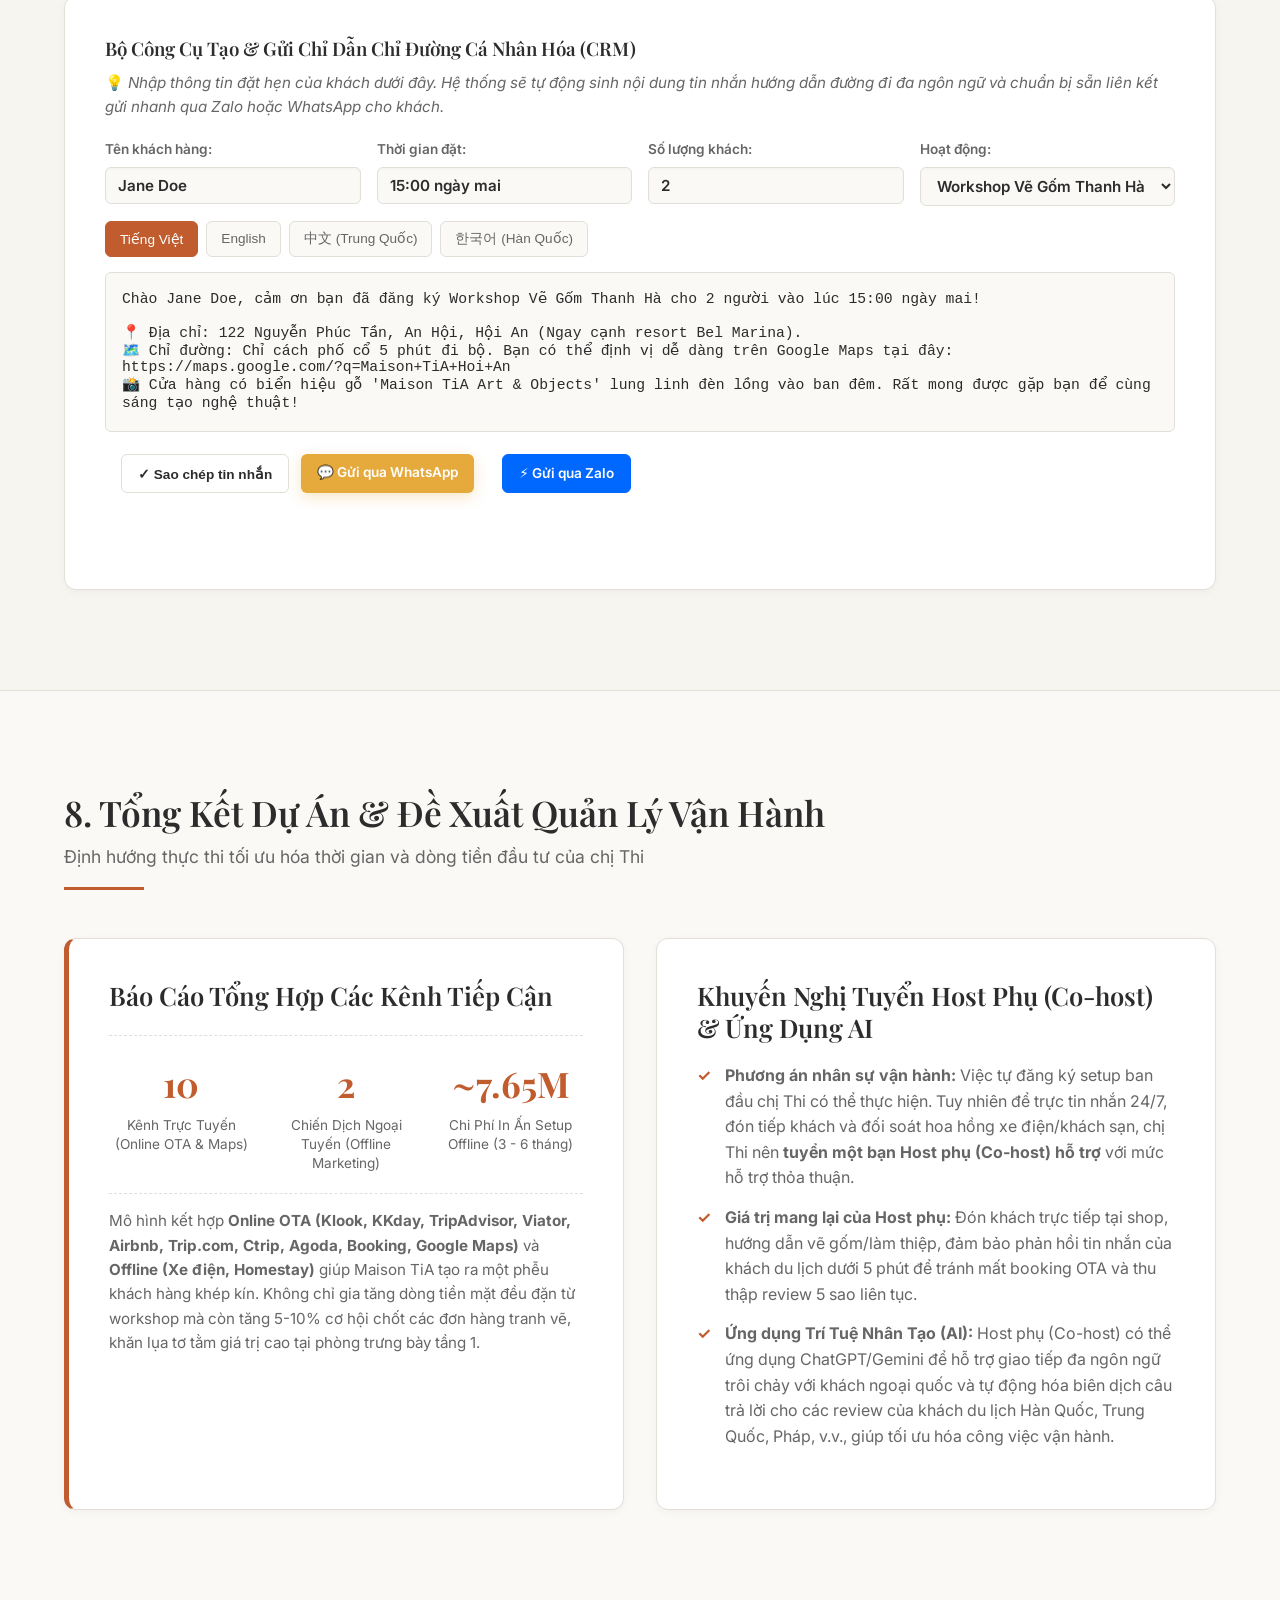
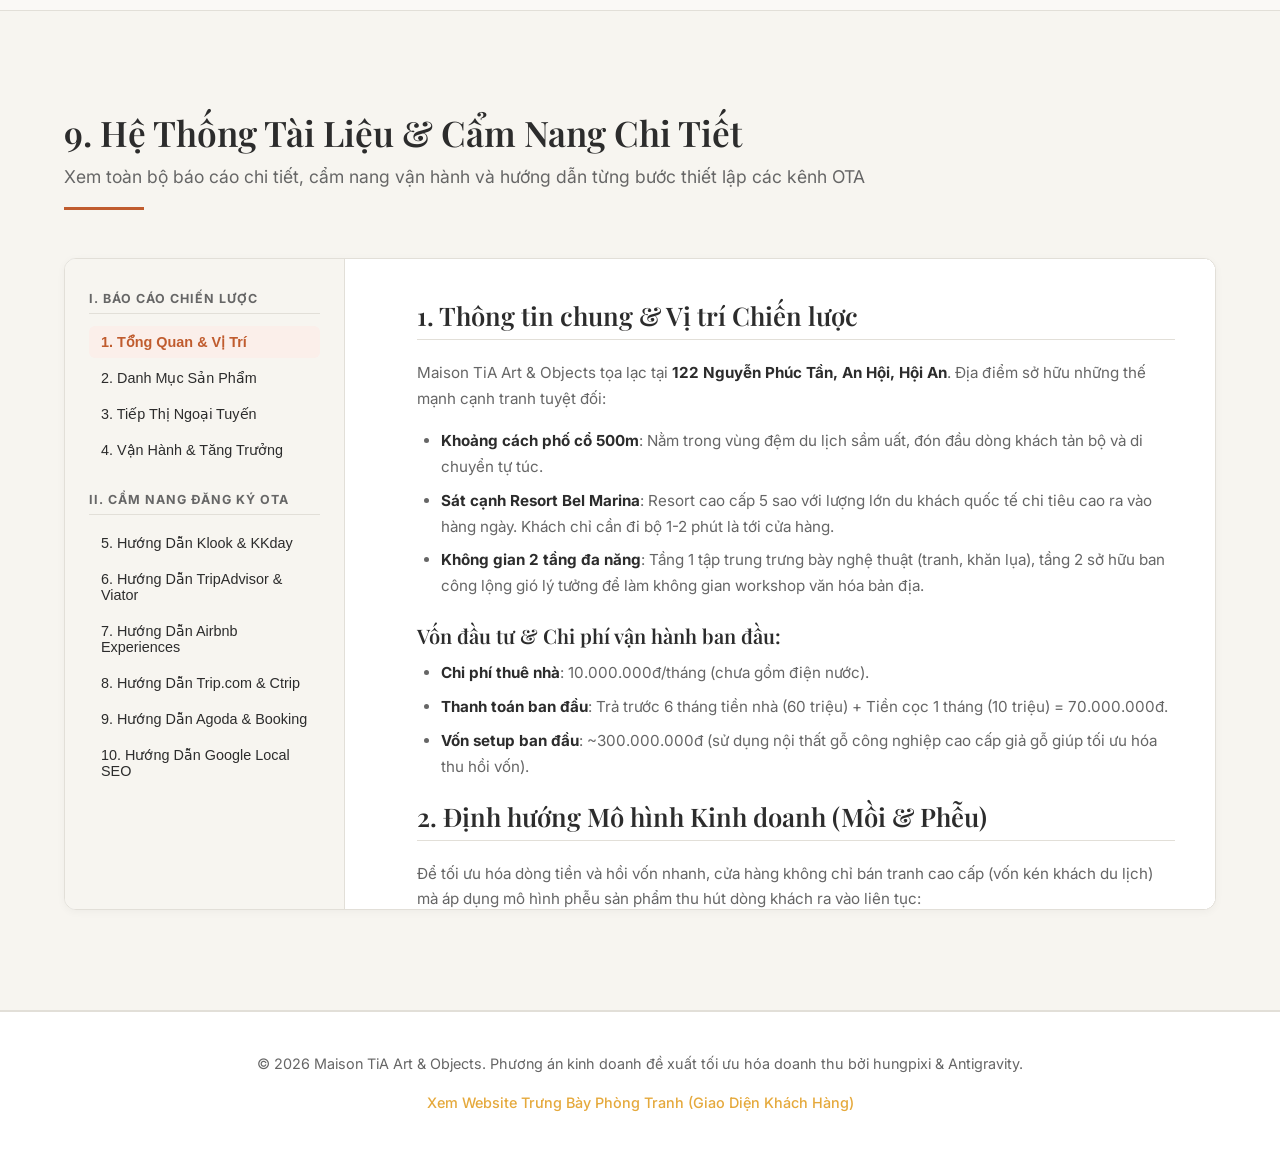
==== commit af50b812: "feat: add gallery page for phongtranh site Add gallery.html/css/js customer-facing multilingual show" ====
--- a/index.html
+++ b/index.html
@@ -23,6 +23,7 @@
                 <li><a href="#online">Online</a></li>
                 <li><a href="#offline">Offline</a></li>
                 <li><a href="#operations">Vận Hành</a></li>
+                <li><a href="gallery.html" target="_blank" style="color: var(--color-terracotta); font-weight: 600; border: 1.5px solid var(--color-terracotta); padding: 4px 10px; border-radius: 6px; transition: var(--transition);">Giao Diện Khách Hàng</a></li>
             </ul>
             <a href="#financial" class="btn-cta">Tính ROI</a>
         </div>
@@ -716,7 +717,8 @@
     <!-- Footer -->
     <footer class="footer">
         <div class="container text-center">
-            <p>&copy; 2026 Maison TiA Art & Objects. Phương án kinh doanh đề xuất tối ưu hóa doanh thu bởi Antigravity.</p>
+            <p>&copy; 2026 Maison TiA Art & Objects. Phương án kinh doanh đề xuất tối ưu hóa doanh thu bởi hungpixi &amp; Antigravity.</p>
+            <p style="margin-top: 8px;"><a href="gallery.html" target="_blank" style="color: var(--color-hoian-yellow); text-decoration: none; font-weight: 500;">Xem Website Trưng Bày Phòng Tranh (Giao Diện Khách Hàng)</a></p>
         </div>
     </footer>
 
